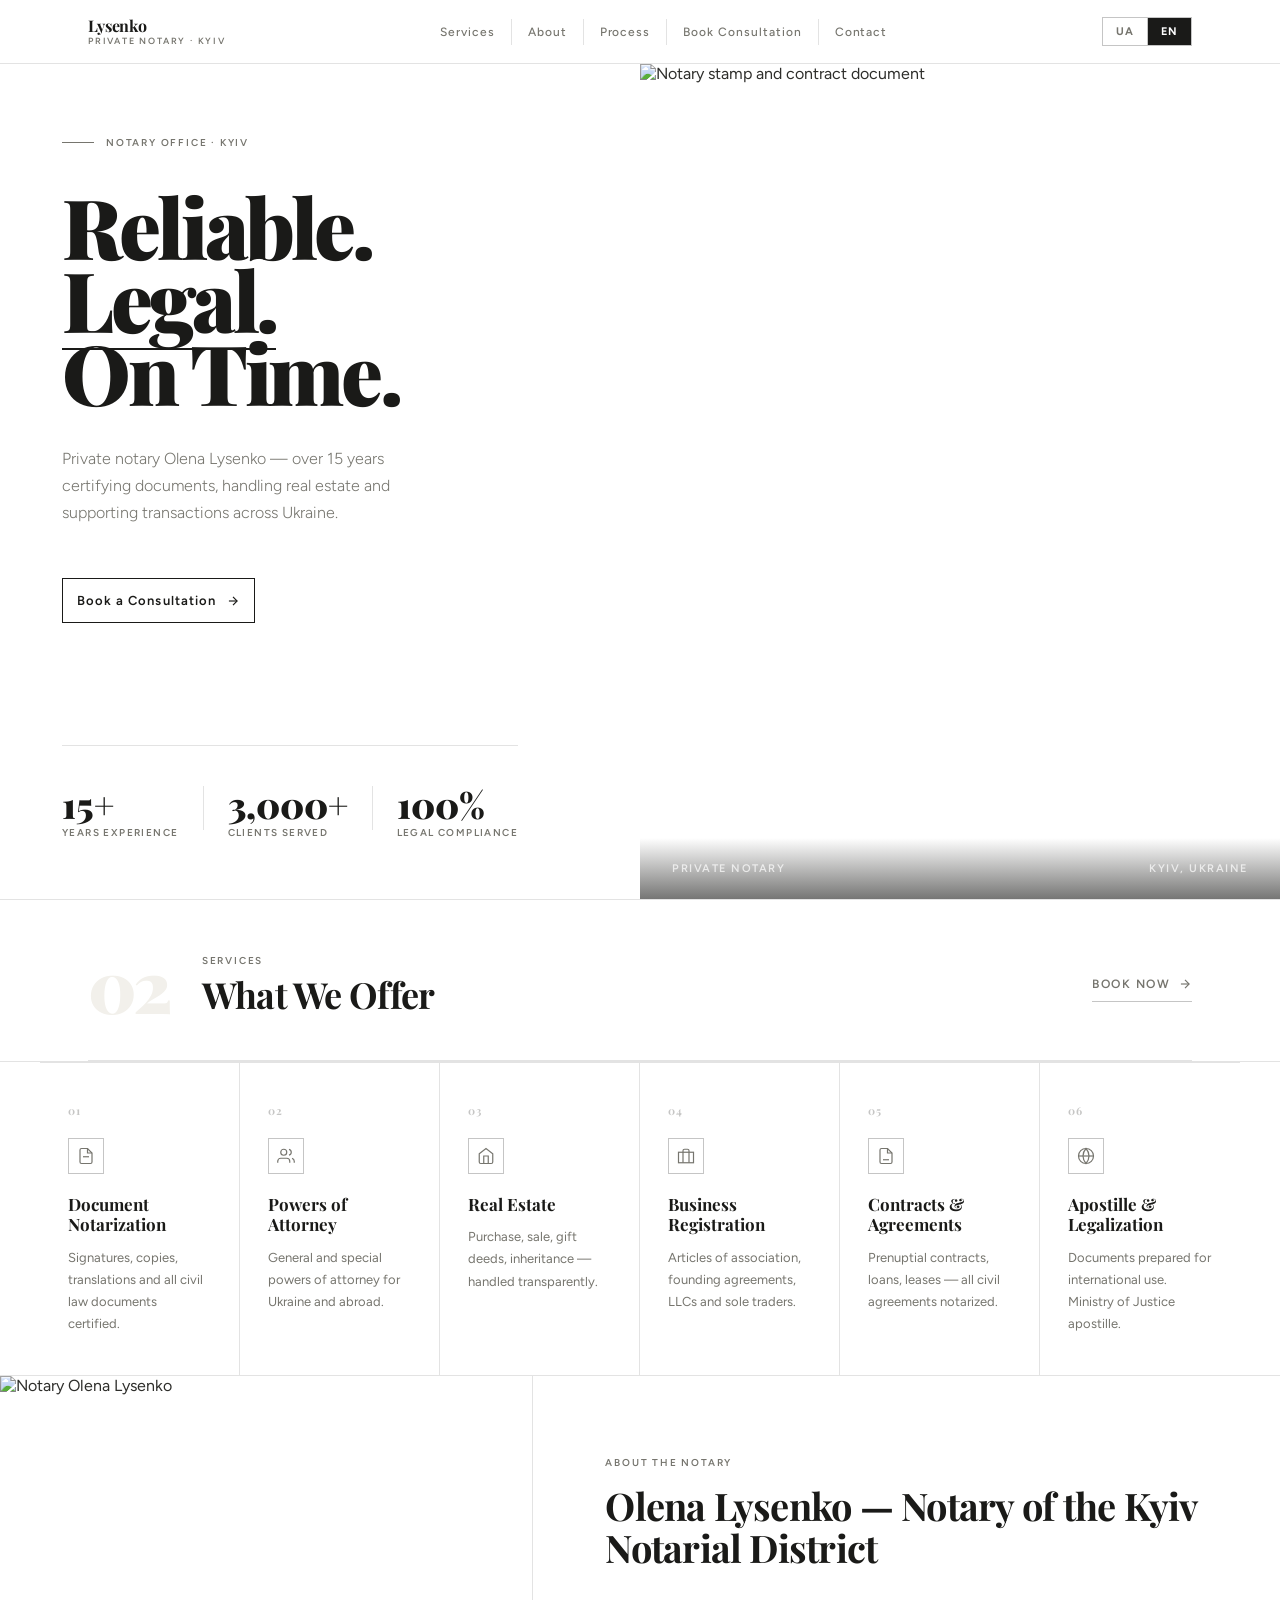
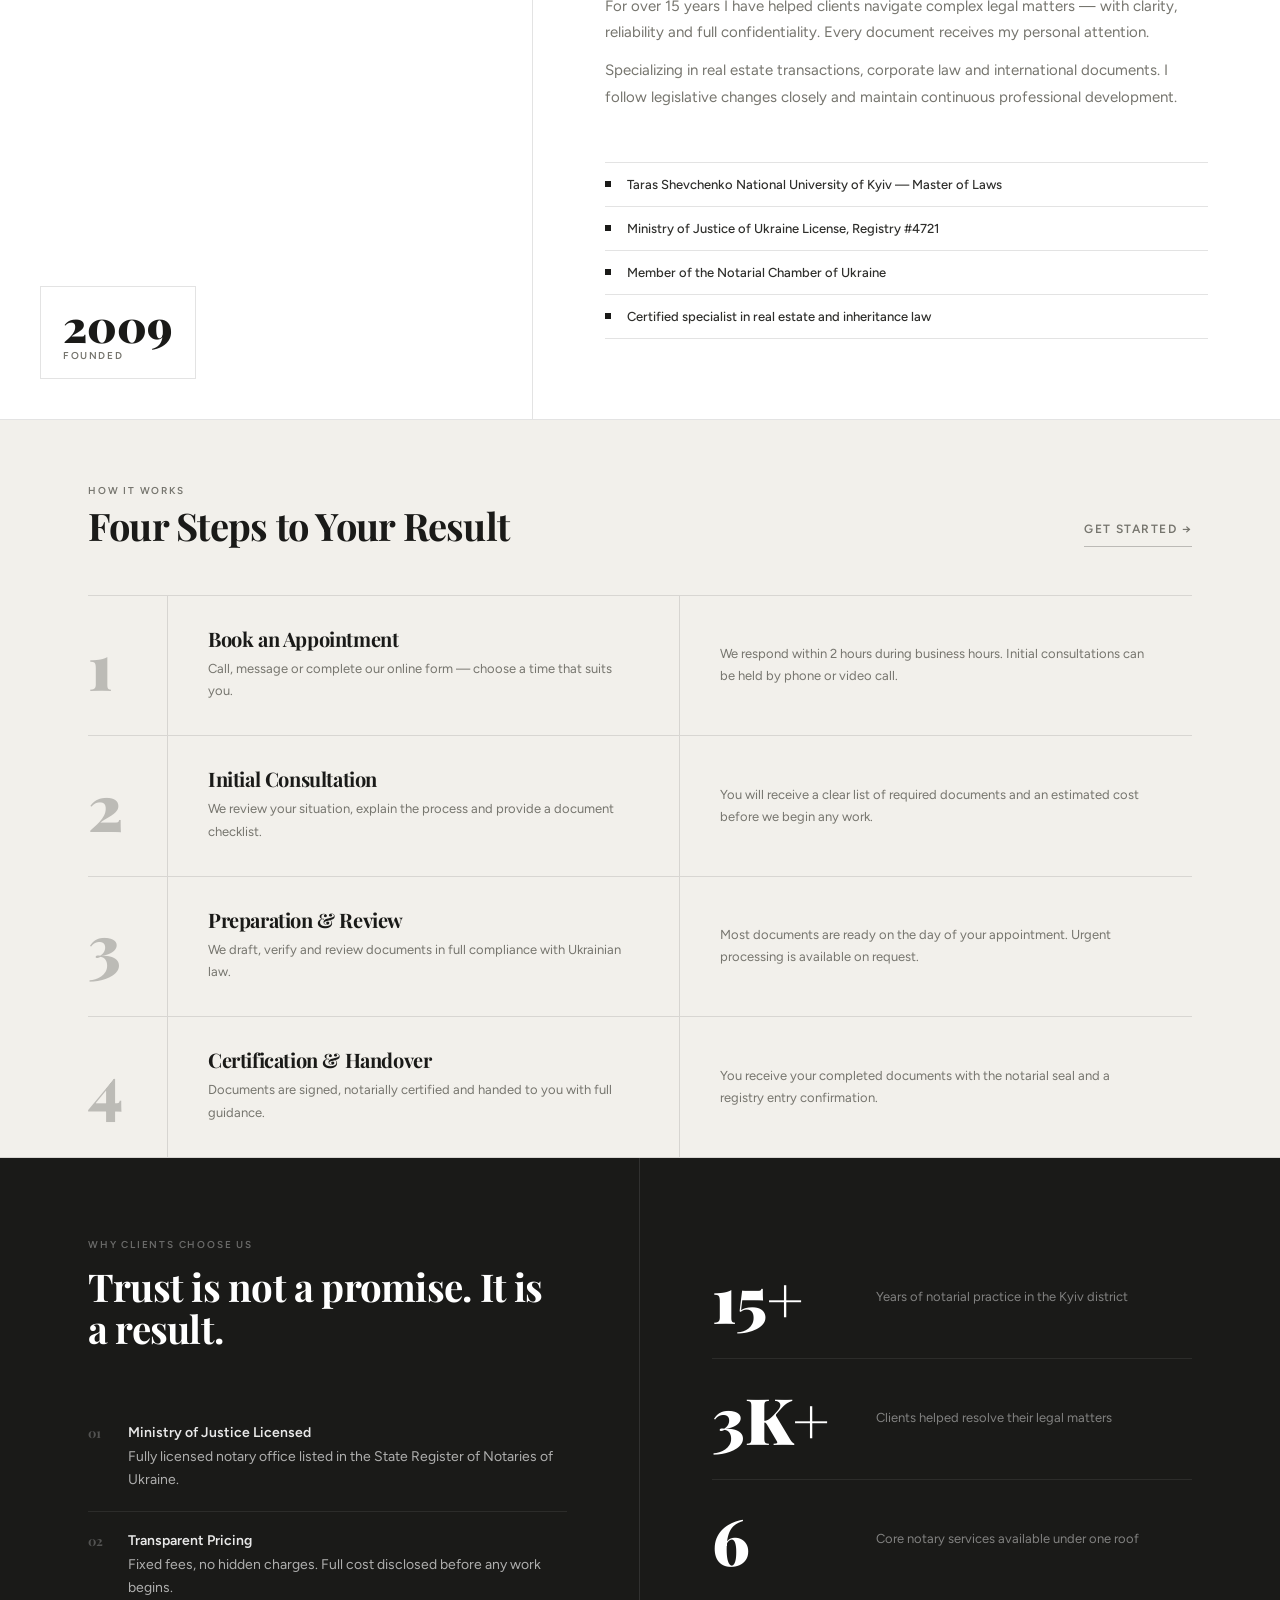
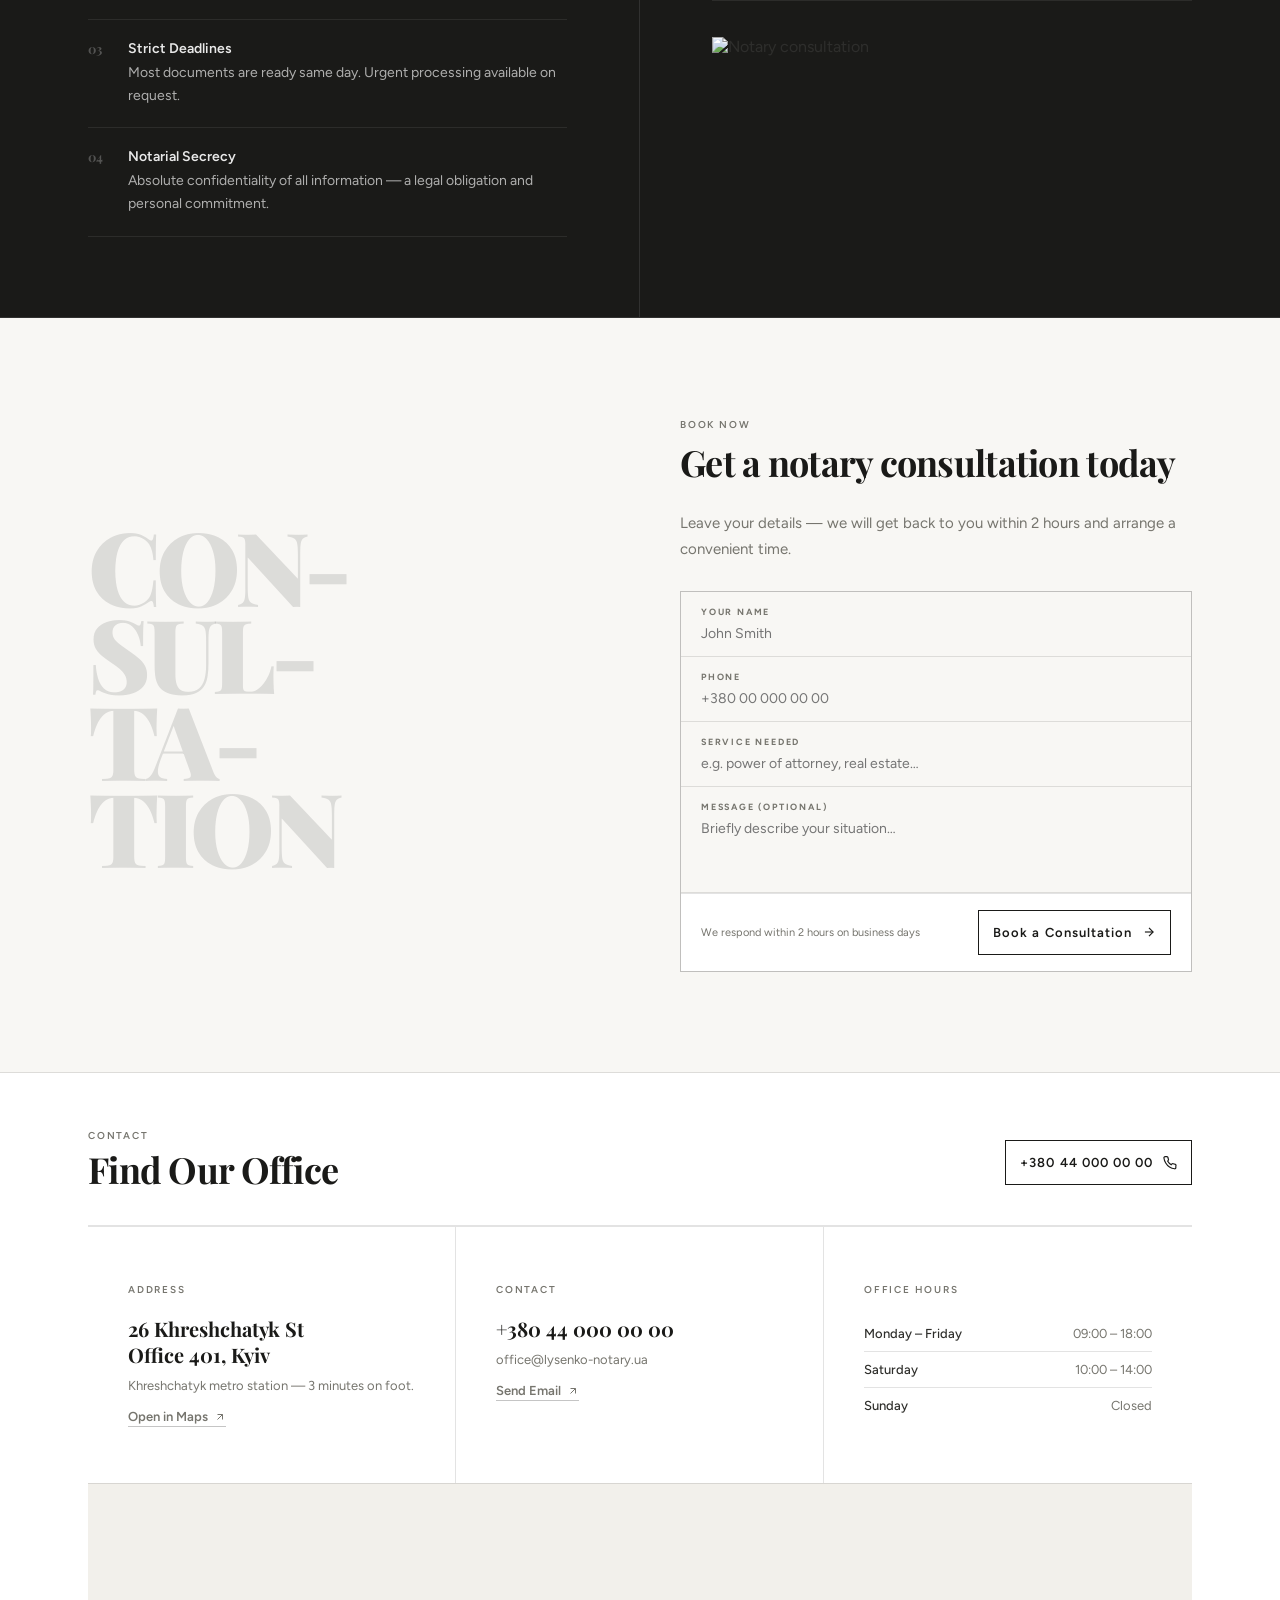
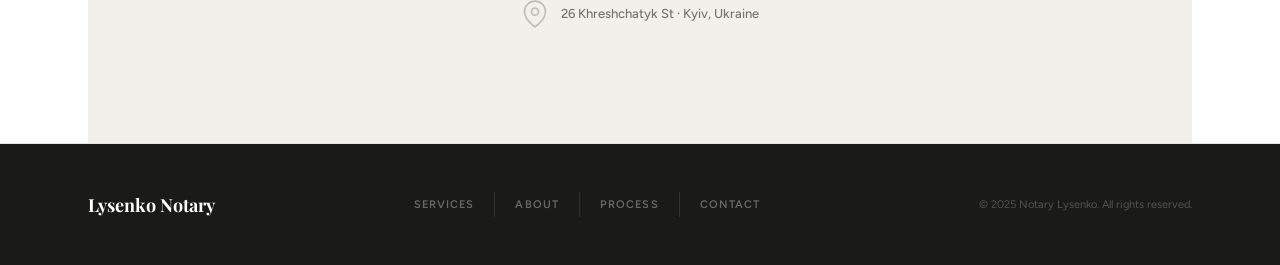
==== index-en.html @ f09a991b "commit with separate css" ====
<!doctype html>
<html lang="en">
  <head>
    <meta charset="UTF-8" />
    <meta name="viewport" content="width=device-width,initial-scale=1.0" />
    <title>Notary Lysenko — Professional Notary Services in Kyiv</title>
    <meta
      name="description"
      content="Private notary in Kyiv, Ukraine. Document notarization, powers of attorney, real estate, apostille. Book a consultation today."
    />
    <link rel="alternate" hreflang="en" href="index-en.html" />
    <link rel="alternate" hreflang="uk" href="index.html" />
    <link rel="preconnect" href="https://fonts.googleapis.com" />
    <link rel="preconnect" href="https://fonts.gstatic.com" crossorigin />
    <link
      href="https://fonts.googleapis.com/css2?family=Playfair+Display:wght@400;700;900&family=Figtree:wght@300;400;500;600&display=swap"
      rel="stylesheet"
    />
    <link rel="stylesheet" href="assets/css/style.css" />
  </head>
  <body>
    <!-- HEADER -->
    <header class="site-header">
      <div class="wrap header-inner">
        <a href="en.html" class="logo">
          <span class="logo-name">Lysenko</span>
          <span class="logo-title">Private Notary · Kyiv</span>
        </a>
        <nav class="main-nav" aria-label="Main navigation">
          <a href="#services" class="nav-item">Services</a>
          <a href="#about" class="nav-item">About</a>
          <a href="#process" class="nav-item">Process</a>
          <a href="#cta" class="nav-item">Book Consultation</a>
          <a href="#contact" class="nav-item">Contact</a>
        </nav>
        <div class="header-right">
          <div class="lang-toggle">
            <button class="lang-btn" onclick="location.href = 'index.html'">
              UA
            </button>
            <button
              class="lang-btn on"
              onclick="location.href = 'index-en.html'"
            >
              EN
            </button>
          </div>

          <button
            class="hamburger"
            id="hamburger"
            aria-label="Open menu"
            aria-expanded="false"
          >
            <span class="bar"></span><span class="bar"></span
            ><span class="bar"></span>
          </button>
        </div>
      </div>
    </header>

    <!-- Mobile nav -->
    <div class="mob-overlay" id="mobOverlay"></div>
    <nav class="mob-panel" id="mobPanel" aria-label="Mobile navigation">
      <div class="mob-head">
        <span
          class="logo-name"
          style="
            font-family: &quot;Playfair Display&quot;, serif;
            color: var(--ink);
          "
          >Lysenko</span
        >
        <button class="mob-close" id="mobClose" aria-label="Close menu">
          <svg
            viewBox="0 0 24 24"
            fill="none"
            stroke="currentColor"
            stroke-width="1.8"
          >
            <line x1="18" y1="6" x2="6" y2="18" />
            <line x1="6" y1="6" x2="18" y2="18" />
          </svg>
        </button>
      </div>
      <div class="mob-links">
        <a href="#services" class="mob-link">Services</a>
        <a href="#about" class="mob-link">About</a>
        <a href="#process" class="mob-link">Process</a>
        <a href="#trust" class="mob-link">Why Us</a>
        <a href="#cta" class="mob-link">Book Consultation</a>
        <a href="#contact" class="mob-link">Contact</a>
      </div>
      <div class="mob-foot">
        <div class="mob-lang">
          <button class="lang-btn" onclick="location.href = 'index.html'">
            UA
          </button>
          <button class="lang-btn on" onclick="location.href = 'index-en.html'">
            EN
          </button>
        </div>
      </div>
    </nav>

    <main>
      <!-- § 1 — HERO -->
      <section class="hero">
        <div class="hero-left wrap" style="padding-right: 60px">
          <div>
            <div class="hero-tag" data-sr="up">
              <div class="hero-tag-line"></div>
              <span class="t-label">Notary Office · Kyiv</span>
            </div>
            <h1 class="hero-headline" data-sr="up" data-delay="80">
              Reliable.<br /><em>Legal.</em><br />On Time.
            </h1>
            <p class="hero-sub" data-sr="up" data-delay="160">
              Private notary Olena Lysenko — over 15 years certifying documents,
              handling real estate and supporting transactions across Ukraine.
            </p>
            <div data-sr="up" data-delay="240">
              <a href="#cta" class="btn-cta">
                <span>Book a Consultation</span>
                <svg
                  viewBox="0 0 24 24"
                  fill="none"
                  stroke="currentColor"
                  stroke-width="2"
                >
                  <line x1="5" y1="12" x2="19" y2="12" />
                  <polyline points="12 5 19 12 12 19" />
                </svg>
              </a>
            </div>
          </div>
          <div class="hero-bottom" data-sr="up" data-delay="320">
            <div class="hero-stat">
              <div class="hero-stat-num">15+</div>
              <div class="hero-stat-label">Years Experience</div>
            </div>
            <div class="rule-v" style="height: 44px"></div>
            <div class="hero-stat">
              <div class="hero-stat-num">3,000+</div>
              <div class="hero-stat-label">Clients Served</div>
            </div>
            <div class="rule-v" style="height: 44px"></div>
            <div class="hero-stat">
              <div class="hero-stat-num">100%</div>
              <div class="hero-stat-label">Legal Compliance</div>
            </div>
          </div>
        </div>
        <div class="hero-right">
          <img
            class="hero-img"
            src="https://images.unsplash.com/photo-1505664194779-8beaceb93744?w=900&auto=format&fit=crop&q=60&ixlib=rb-4.1.0&ixid=M3wxMjA3fDB8MHxzZWFyY2h8OHx8bGF3eWVyfGVufDB8fDB8fHww"
            alt="Notary stamp and contract document"
            loading="eager"
          />
          <div class="hero-img-caption">
            <span class="hero-img-caption-text">Private Notary</span>
            <span class="hero-img-caption-text">Kyiv, Ukraine</span>
          </div>
        </div>
      </section>

      <!-- § 2 — SERVICES -->
      <section class="services" id="services">
        <div class="wrap">
          <div class="services-head">
            <div class="services-num-label" aria-hidden="true">02</div>
            <div data-sr="up">
              <span class="t-label" style="display: block; margin-bottom: 8px"
                >Services</span
              >
              <h2 class="t-heading" style="font-size: clamp(24px, 3vw, 36px)">
                What We Offer
              </h2>
            </div>
            <a href="#cta" class="btn-ghost" data-sr="right">
              Book Now
              <svg
                viewBox="0 0 24 24"
                fill="none"
                stroke="currentColor"
                stroke-width="2"
              >
                <line x1="5" y1="12" x2="19" y2="12" />
                <polyline points="12 5 19 12 12 19" />
              </svg>
            </a>
          </div>
        </div>
        <div style="border-top: 1px solid var(--rule)">
          <div class="wrap" style="padding: 0">
            <div class="services-grid">
              <div class="service-item" data-sr="up" data-delay="0">
                <span class="svc-idx">01</span>
                <div class="svc-icon">
                  <svg
                    viewBox="0 0 24 24"
                    fill="none"
                    stroke="currentColor"
                    stroke-width="1.6"
                  >
                    <path
                      d="M14 2H6a2 2 0 0 0-2 2v16a2 2 0 0 0 2 2h12a2 2 0 0 0 2-2V8z"
                    />
                    <polyline points="14 2 14 8 20 8" />
                    <line x1="16" y1="13" x2="8" y2="13" />
                  </svg>
                </div>
                <div class="svc-name">Document Notarization</div>
                <p class="svc-desc">
                  Signatures, copies, translations and all civil law documents
                  certified.
                </p>
              </div>
              <div class="service-item" data-sr="up" data-delay="60">
                <span class="svc-idx">02</span>
                <div class="svc-icon">
                  <svg
                    viewBox="0 0 24 24"
                    fill="none"
                    stroke="currentColor"
                    stroke-width="1.6"
                  >
                    <path d="M17 21v-2a4 4 0 0 0-4-4H5a4 4 0 0 0-4 4v2" />
                    <circle cx="9" cy="7" r="4" />
                    <path
                      d="M23 21v-2a4 4 0 0 0-3-3.87M16 3.13a4 4 0 0 1 0 7.75"
                    />
                  </svg>
                </div>
                <div class="svc-name">Powers of Attorney</div>
                <p class="svc-desc">
                  General and special powers of attorney for Ukraine and abroad.
                </p>
              </div>
              <div class="service-item" data-sr="up" data-delay="120">
                <span class="svc-idx">03</span>
                <div class="svc-icon">
                  <svg
                    viewBox="0 0 24 24"
                    fill="none"
                    stroke="currentColor"
                    stroke-width="1.6"
                  >
                    <path d="M3 9l9-7 9 7v11a2 2 0 0 1-2 2H5a2 2 0 0 1-2-2z" />
                    <polyline points="9 22 9 12 15 12 15 22" />
                  </svg>
                </div>
                <div class="svc-name">Real Estate</div>
                <p class="svc-desc">
                  Purchase, sale, gift deeds, inheritance — handled
                  transparently.
                </p>
              </div>
              <div class="service-item" data-sr="up" data-delay="180">
                <span class="svc-idx">04</span>
                <div class="svc-icon">
                  <svg
                    viewBox="0 0 24 24"
                    fill="none"
                    stroke="currentColor"
                    stroke-width="1.6"
                  >
                    <rect x="2" y="7" width="20" height="14" rx="0" />
                    <path d="M16 21V5a2 2 0 0 0-2-2h-4a2 2 0 0 0-2 2v16" />
                  </svg>
                </div>
                <div class="svc-name">Business Registration</div>
                <p class="svc-desc">
                  Articles of association, founding agreements, LLCs and sole
                  traders.
                </p>
              </div>
              <div class="service-item" data-sr="up" data-delay="240">
                <span class="svc-idx">05</span>
                <div class="svc-icon">
                  <svg
                    viewBox="0 0 24 24"
                    fill="none"
                    stroke="currentColor"
                    stroke-width="1.6"
                  >
                    <path
                      d="M14 2H6a2 2 0 0 0-2 2v16a2 2 0 0 0 2 2h12a2 2 0 0 0 2-2V8z"
                    />
                    <polyline points="14 2 14 8 20 8" />
                    <line x1="16" y1="17" x2="8" y2="17" />
                  </svg>
                </div>
                <div class="svc-name">Contracts &amp; Agreements</div>
                <p class="svc-desc">
                  Prenuptial contracts, loans, leases — all civil agreements
                  notarized.
                </p>
              </div>
              <div class="service-item" data-sr="up" data-delay="300">
                <span class="svc-idx">06</span>
                <div class="svc-icon">
                  <svg
                    viewBox="0 0 24 24"
                    fill="none"
                    stroke="currentColor"
                    stroke-width="1.6"
                  >
                    <circle cx="12" cy="12" r="10" />
                    <line x1="2" y1="12" x2="22" y2="12" />
                    <path
                      d="M12 2a15.3 15.3 0 0 1 4 10 15.3 15.3 0 0 1-4 10 15.3 15.3 0 0 1-4-10 15.3 15.3 0 0 1 4-10z"
                    />
                  </svg>
                </div>
                <div class="svc-name">Apostille &amp; Legalization</div>
                <p class="svc-desc">
                  Documents prepared for international use. Ministry of Justice
                  apostille.
                </p>
              </div>
            </div>
          </div>
        </div>
      </section>

      <!-- § 3 — ABOUT -->
      <section class="about" id="about">
        <div class="about-img-col">
          <img
            src="https://images.unsplash.com/photo-1573497019940-1c28c88b4f3e?w=900&q=85"
            alt="Notary Olena Lysenko"
            loading="lazy"
          />
          <div class="about-sticker">
            <div class="about-sticker-yr">2009</div>
            <div class="about-sticker-txt">Founded</div>
          </div>
        </div>
        <div class="about-text-col">
          <span class="t-label" data-sr="up">About the Notary</span>
          <h2
            class="t-heading"
            data-sr="up"
            data-delay="80"
            style="font-size: clamp(24px, 3vw, 38px)"
          >
            Olena Lysenko — Notary of the Kyiv Notarial District
          </h2>
          <p class="t-body" data-sr="up" data-delay="160">
            For over 15 years I have helped clients navigate complex legal
            matters — with clarity, reliability and full confidentiality. Every
            document receives my personal attention.
          </p>
          <p class="t-body" data-sr="up" data-delay="200">
            Specializing in real estate transactions, corporate law and
            international documents. I follow legislative changes closely and
            maintain continuous professional development.
          </p>
          <div class="about-creds" data-sr="up" data-delay="280">
            <div class="about-cred">
              <div class="cred-mark"></div>
              <span class="cred-text"
                >Taras Shevchenko National University of Kyiv — Master of
                Laws</span
              >
            </div>
            <div class="about-cred">
              <div class="cred-mark"></div>
              <span class="cred-text"
                >Ministry of Justice of Ukraine License, Registry #4721</span
              >
            </div>
            <div class="about-cred">
              <div class="cred-mark"></div>
              <span class="cred-text"
                >Member of the Notarial Chamber of Ukraine</span
              >
            </div>
            <div class="about-cred">
              <div class="cred-mark"></div>
              <span class="cred-text"
                >Certified specialist in real estate and inheritance law</span
              >
            </div>
          </div>
        </div>
      </section>

      <!-- § 4 — PROCESS -->
      <section class="process" id="process">
        <div class="wrap">
          <div class="process-head">
            <div data-sr="up">
              <span class="t-label" style="display: block; margin-bottom: 8px"
                >How It Works</span
              >
              <h2 class="t-heading" style="font-size: clamp(24px, 3vw, 38px)">
                Four Steps to Your Result
              </h2>
            </div>
            <a href="#cta" class="btn-ghost" data-sr="right">Get Started →</a>
          </div>
          <div class="process-steps">
            <div class="process-step" data-sr="up" data-delay="0">
              <div class="step-num">1</div>
              <div class="step-body">
                <h3 class="t-heading" style="font-size: 20px">
                  Book an Appointment
                </h3>
                <p class="t-body" style="font-size: 13px">
                  Call, message or complete our online form — choose a time that
                  suits you.
                </p>
              </div>
              <div class="step-note">
                <p class="step-note-txt">
                  We respond within 2 hours during business hours. Initial
                  consultations can be held by phone or video call.
                </p>
              </div>
            </div>
            <div class="process-step" data-sr="up" data-delay="80">
              <div class="step-num">2</div>
              <div class="step-body">
                <h3 class="t-heading" style="font-size: 20px">
                  Initial Consultation
                </h3>
                <p class="t-body" style="font-size: 13px">
                  We review your situation, explain the process and provide a
                  document checklist.
                </p>
              </div>
              <div class="step-note">
                <p class="step-note-txt">
                  You will receive a clear list of required documents and an
                  estimated cost before we begin any work.
                </p>
              </div>
            </div>
            <div class="process-step" data-sr="up" data-delay="160">
              <div class="step-num">3</div>
              <div class="step-body">
                <h3 class="t-heading" style="font-size: 20px">
                  Preparation &amp; Review
                </h3>
                <p class="t-body" style="font-size: 13px">
                  We draft, verify and review documents in full compliance with
                  Ukrainian law.
                </p>
              </div>
              <div class="step-note">
                <p class="step-note-txt">
                  Most documents are ready on the day of your appointment.
                  Urgent processing is available on request.
                </p>
              </div>
            </div>
            <div class="process-step" data-sr="up" data-delay="240">
              <div class="step-num">4</div>
              <div class="step-body">
                <h3 class="t-heading" style="font-size: 20px">
                  Certification &amp; Handover
                </h3>
                <p class="t-body" style="font-size: 13px">
                  Documents are signed, notarially certified and handed to you
                  with full guidance.
                </p>
              </div>
              <div class="step-note">
                <p class="step-note-txt">
                  You receive your completed documents with the notarial seal
                  and a registry entry confirmation.
                </p>
              </div>
            </div>
          </div>
        </div>
      </section>

      <!-- § 5 — TRUST -->
      <section class="trust" id="trust">
        <div class="wrap">
          <div class="trust-inner">
            <div class="trust-left">
              <div>
                <span
                  class="t-label"
                  style="
                    color: rgba(255, 255, 255, 0.35);
                    display: block;
                    margin-bottom: 14px;
                  "
                  >Why clients choose us</span
                >
                <h2
                  class="t-heading"
                  style="color: var(--white); font-size: clamp(26px, 3vw, 40px)"
                  data-sr="up"
                >
                  Trust is not a promise. It is a result.
                </h2>
              </div>
              <div class="trust-reasons" data-sr="up" data-delay="120">
                <div class="trust-reason">
                  <span class="trust-reason-num">01</span>
                  <div>
                    <span class="trust-reason-title"
                      >Ministry of Justice Licensed</span
                    >
                    <span class="trust-reason-txt"
                      >Fully licensed notary office listed in the State Register
                      of Notaries of Ukraine.</span
                    >
                  </div>
                </div>
                <div class="trust-reason">
                  <span class="trust-reason-num">02</span>
                  <div>
                    <span class="trust-reason-title">Transparent Pricing</span>
                    <span class="trust-reason-txt"
                      >Fixed fees, no hidden charges. Full cost disclosed before
                      any work begins.</span
                    >
                  </div>
                </div>
                <div class="trust-reason">
                  <span class="trust-reason-num">03</span>
                  <div>
                    <span class="trust-reason-title">Strict Deadlines</span>
                    <span class="trust-reason-txt"
                      >Most documents are ready same day. Urgent processing
                      available on request.</span
                    >
                  </div>
                </div>
                <div class="trust-reason">
                  <span class="trust-reason-num">04</span>
                  <div>
                    <span class="trust-reason-title">Notarial Secrecy</span>
                    <span class="trust-reason-txt"
                      >Absolute confidentiality of all information — a legal
                      obligation and personal commitment.</span
                    >
                  </div>
                </div>
              </div>
            </div>
            <div class="trust-right" data-sr="right">
              <div class="trust-stat-row">
                <div class="trust-stat-big">15+</div>
                <div class="trust-stat-desc">
                  Years of notarial practice in the Kyiv district
                </div>
              </div>
              <div class="trust-stat-row">
                <div class="trust-stat-big">3K+</div>
                <div class="trust-stat-desc">
                  Clients helped resolve their legal matters
                </div>
              </div>
              <div class="trust-stat-row">
                <div class="trust-stat-big">6</div>
                <div class="trust-stat-desc">
                  Core notary services available under one roof
                </div>
              </div>
              <div class="trust-photo" style="margin-top: 36px">
                <img
                  src="https://images.unsplash.com/photo-1450101499163-c8848c66ca85?w=900&auto=format&fit=crop&q=60&ixlib=rb-4.1.0&ixid=M3wxMjA3fDB8MHxzZWFyY2h8Nnx8bGF3eWVyfGVufDB8fDB8fHww"
                  alt="Notary consultation"
                  loading="lazy"
                />
              </div>
            </div>
          </div>
        </div>
      </section>

      <!-- § 6 — CTA -->
      <section class="cta-section" id="cta">
        <div class="wrap">
          <div class="cta-inner">
            <div class="cta-left" data-sr="left">
              <div class="cta-super" aria-hidden="true">
                CON-<br />SUL-<br />TA-<br />TION
              </div>
            </div>
            <div class="cta-right">
              <div data-sr="up">
                <span
                  class="t-label"
                  style="display: block; margin-bottom: 12px"
                  >Book Now</span
                >
                <h2 class="t-heading" style="font-size: clamp(24px, 3vw, 36px)">
                  Get a notary consultation today
                </h2>
              </div>
              <p class="t-body" data-sr="up" data-delay="80">
                Leave your details — we will get back to you within 2 hours and
                arrange a convenient time.
              </p>
              <form
                class="cta-form"
                id="contactForm"
                data-sr="up"
                data-delay="160"
                novalidate
              >
                <div class="cta-field">
                  <label for="name">Your Name</label>
                  <input
                    type="text"
                    id="name"
                    name="name"
                    placeholder="John Smith"
                    required
                  />
                </div>
                <div class="cta-field">
                  <label for="phone">Phone</label>
                  <input
                    type="tel"
                    id="phone"
                    name="phone"
                    placeholder="+380 00 000 00 00"
                    required
                  />
                </div>
                <div class="cta-field">
                  <label for="service">Service Needed</label>
                  <input
                    type="text"
                    id="service"
                    name="service"
                    placeholder="e.g. power of attorney, real estate…"
                  />
                </div>
                <div class="cta-field">
                  <label for="message">Message (optional)</label>
                  <textarea
                    id="message"
                    name="message"
                    placeholder="Briefly describe your situation…"
                  ></textarea>
                </div>
                <div class="form-foot">
                  <span class="form-note"
                    >We respond within 2 hours on business days</span
                  >
                  <button
                    type="submit"
                    class="btn-cta"
                    data-sending="Sending…"
                    data-sent="Sent ✓"
                  >
                    <span>Book a Consultation</span>
                    <svg
                      viewBox="0 0 24 24"
                      fill="none"
                      stroke="currentColor"
                      stroke-width="2"
                    >
                      <line x1="5" y1="12" x2="19" y2="12" />
                      <polyline points="12 5 19 12 12 19" />
                    </svg>
                  </button>
                </div>
              </form>
            </div>
          </div>
        </div>
      </section>

      <!-- § 7 — CONTACT -->
      <section class="contact" id="contact">
        <div class="wrap">
          <div
            style="
              padding: 56px 0 36px;
              border-bottom: 1px solid var(--rule);
              display: flex;
              align-items: flex-end;
              justify-content: space-between;
              gap: 24px;
              flex-wrap: wrap;
            "
          >
            <div data-sr="up">
              <span class="t-label" style="display: block; margin-bottom: 8px"
                >Contact</span
              >
              <h2 class="t-heading" style="font-size: clamp(24px, 3vw, 36px)">
                Find Our Office
              </h2>
            </div>
            <a
              href="tel:+380440000000"
              class="btn-cta"
              data-sr="right"
              style="margin-bottom: 4px"
            >
              <span>+380 44 000 00 00</span>
              <svg
                viewBox="0 0 24 24"
                fill="none"
                stroke="currentColor"
                stroke-width="2"
              >
                <path
                  d="M22 16.92v3a2 2 0 0 1-2.18 2 19.79 19.79 0 0 1-8.63-3.07A19.5 19.5 0 0 1 4.69 12 19.79 19.79 0 0 1 1.61 3.38 2 2 0 0 1 3.58 1h3a2 2 0 0 1 2 1.72 12.84 12.84 0 0 0 .7 2.81 2 2 0 0 1-.45 2.11L8.09 8.91a16 16 0 0 0 6 6l1.27-1.27a2 2 0 0 1 2.11-.45 12.84 12.84 0 0 0 2.81.7A2 2 0 0 1 22 16.92z"
                />
              </svg>
            </a>
          </div>
          <div class="contact-grid">
            <div class="contact-col" data-sr="up" data-delay="0">
              <span class="t-label" style="margin-bottom: 20px; display: block"
                >Address</span
              >
              <div class="contact-val">
                26 Khreshchatyk St<br />Office 401, Kyiv
              </div>
              <p class="contact-note">
                Khreshchatyk metro station — 3 minutes on foot.
              </p>
              <a href="#" class="contact-link"
                >Open in Maps
                <svg
                  viewBox="0 0 24 24"
                  fill="none"
                  stroke="currentColor"
                  stroke-width="2"
                >
                  <line x1="7" y1="17" x2="17" y2="7" />
                  <polyline points="7 7 17 7 17 17" />
                </svg>
              </a>
            </div>
            <div class="contact-col" data-sr="up" data-delay="80">
              <span class="t-label" style="margin-bottom: 20px; display: block"
                >Contact</span
              >
              <div class="contact-val">+380 44 000 00 00</div>
              <p class="contact-note">office@lysenko-notary.ua</p>
              <a href="mailto:office@lysenko-notary.ua" class="contact-link"
                >Send Email
                <svg
                  viewBox="0 0 24 24"
                  fill="none"
                  stroke="currentColor"
                  stroke-width="2"
                >
                  <line x1="7" y1="17" x2="17" y2="7" />
                  <polyline points="7 7 17 7 17 17" />
                </svg>
              </a>
            </div>
            <div class="contact-col" data-sr="up" data-delay="160">
              <span class="t-label" style="margin-bottom: 20px; display: block"
                >Office Hours</span
              >
              <div class="hours-list">
                <div class="hours-row">
                  <span class="hours-day">Monday – Friday</span
                  ><span>09:00 – 18:00</span>
                </div>
                <div class="hours-row">
                  <span class="hours-day">Saturday</span
                  ><span>10:00 – 14:00</span>
                </div>
                <div class="hours-row">
                  <span class="hours-day">Sunday</span><span>Closed</span>
                </div>
              </div>
            </div>
          </div>
          <div
            style="
              height: 260px;
              background: var(--warm-gray);
              border-top: 1px solid var(--rule);
              display: flex;
              align-items: center;
              justify-content: center;
              gap: 12px;
              color: var(--stone);
            "
            data-sr="scale"
          >
            <svg
              viewBox="0 0 24 24"
              width="28"
              height="28"
              fill="none"
              stroke="currentColor"
              stroke-width="1.5"
              opacity=".4"
            >
              <path d="M21 10c0 7-9 13-9 13s-9-6-9-13a9 9 0 0 1 18 0z" />
              <circle cx="12" cy="10" r="3" />
            </svg>
            <span style="font-size: 13px; font-weight: 500"
              >26 Khreshchatyk St · Kyiv, Ukraine</span
            >
          </div>
        </div>
      </section>
    </main>

    <footer class="site-footer">
      <div class="wrap footer-inner">
        <div class="footer-logo">Lysenko Notary</div>
        <div class="footer-links">
          <a href="#services" class="footer-link">Services</a>
          <a href="#about" class="footer-link">About</a>
          <a href="#process" class="footer-link">Process</a>
          <a href="#contact" class="footer-link">Contact</a>
        </div>
        <div class="footer-copy">
          © 2025 Notary Lysenko. All rights reserved.
        </div>
      </div>
    </footer>

    <script>
      (function () {
        "use strict";
        const hdr = document.querySelector(".site-header");
        window.addEventListener(
          "scroll",
          () => {
            hdr.style.boxShadow =
              window.scrollY > 8 ? "0 1px 20px rgba(26,26,24,.08)" : "none";
          },
          { passive: true },
        );
        const ham = document.getElementById("hamburger"),
          panel = document.getElementById("mobPanel"),
          overlay = document.getElementById("mobOverlay"),
          close = document.getElementById("mobClose");
        function openMenu() {
          ham.classList.add("open");
          ham.setAttribute("aria-expanded", "true");
          panel.classList.add("open");
          overlay.style.display = "block";
          requestAnimationFrame(() => overlay.classList.add("show"));
          document.body.style.overflow = "hidden";
        }
        function closeMenu() {
          ham.classList.remove("open");
          ham.setAttribute("aria-expanded", "false");
          panel.classList.remove("open");
          overlay.classList.remove("show");
          document.body.style.overflow = "";
          setTimeout(() => {
            overlay.style.display = "none";
          }, 350);
        }
        ham && ham.addEventListener("click", openMenu);
        close && close.addEventListener("click", closeMenu);
        overlay && overlay.addEventListener("click", closeMenu);
        document
          .querySelectorAll(".mob-link")
          .forEach((l) => l.addEventListener("click", closeMenu));
        document.addEventListener("keydown", (e) => {
          if (e.key === "Escape") closeMenu();
        });
        const els = document.querySelectorAll("[data-sr]");
        if ("IntersectionObserver" in window) {
          const io = new IntersectionObserver(
            (entries) => {
              entries.forEach((e) => {
                if (e.isIntersecting) {
                  const d = +(e.target.dataset.delay || 0);
                  setTimeout(() => e.target.classList.add("in"), d);
                  io.unobserve(e.target);
                }
              });
            },
            { threshold: 0.1, rootMargin: "0px 0px -40px 0px" },
          );
          els.forEach((el) => io.observe(el));
        } else {
          els.forEach((el) => el.classList.add("in"));
        }
        const form = document.getElementById("contactForm");
        if (form) {
          form.addEventListener("submit", function (e) {
            e.preventDefault();
            const btn = this.querySelector("[type=submit]");
            const orig = btn.querySelector("span").textContent;
            btn.querySelector("span").textContent =
              btn.dataset.sending || "Sending…";
            btn.disabled = true;
            setTimeout(() => {
              btn.querySelector("span").textContent =
                btn.dataset.sent || "Sent ✓";
              btn.style.background = "#2A6E4A";
              btn.style.borderColor = "#2A6E4A";
              btn.style.color = "#fff";
              setTimeout(() => {
                btn.querySelector("span").textContent = orig;
                btn.disabled = false;
                btn.style.background = "";
                btn.style.borderColor = "";
                btn.style.color = "";
                form.reset();
              }, 4000);
            }, 1400);
          });
        }
      })();
    </script>
  </body>
</html>
---- assets/css/style.css ----
/* =====================================================
   DESIGN SYSTEM — Swiss Editorial Minimalism
   Palette: Warm white · Charcoal · Ink · Stone gray
   Fonts: Playfair Display (display) · Figtree (body)
===================================================== */
:root {
  --ink: #1a1a18;
  --charcoal: #2e2e2b;
  --stone: #76756e;
  --warm-gray: #f2f0eb;
  --off-white: #f8f7f4;
  --white: #ffffff;
  --rule: rgba(26, 26, 24, 0.12);
  --rule-dark: rgba(26, 26, 24, 0.25);
  --accent: #1a1a18; /* ink-on-white CTA accent */
  --font-d: "Playfair Display", Georgia, serif;
  --font-b: "Figtree", system-ui, sans-serif;
  --ease: cubic-bezier(0.22, 1, 0.36, 1);
  --ease-in: cubic-bezier(0.55, 0, 1, 0.45);
}

*,
*::before,
*::after {
  box-sizing: border-box;
  margin: 0;
  padding: 0;
}
html {
  font-size: 16px;
  scroll-behavior: smooth;
}
body {
  font-family: var(--font-b);
  background: var(--white);
  color: var(--charcoal);
  -webkit-font-smoothing: antialiased;
  overflow-x: hidden;
}
img {
  display: block;
  max-width: 100%;
  height: auto;
}
a {
  text-decoration: none;
  color: inherit;
}
ul {
  list-style: none;
}
button {
  font-family: var(--font-b);
  cursor: pointer;
  border: none;
  background: none;
}

/* =====================================================
   TYPOGRAPHY
===================================================== */
.t-display {
  font-family: var(--font-d);
  font-weight: 900;
  line-height: 0.92;
  letter-spacing: -0.03em;
  color: var(--ink);
}
.t-heading {
  font-family: var(--font-d);
  font-weight: 700;
  line-height: 1.1;
  letter-spacing: -0.02em;
  color: var(--ink);
}
.t-label {
  font-family: var(--font-b);
  font-size: 10px;
  font-weight: 600;
  letter-spacing: 0.18em;
  text-transform: uppercase;
  color: var(--stone);
}
.t-body {
  font-size: 15px;
  font-weight: 400;
  line-height: 1.75;
  color: var(--stone);
}

/* =====================================================
   LAYOUT
===================================================== */
.wrap {
  max-width: 1200px;
  margin: 0 auto;
  padding: 0 48px;
}
.rule-h {
  border: none;
  border-top: 1px solid var(--rule);
  margin: 0;
}
.rule-v {
  width: 1px;
  background: var(--rule);
  align-self: stretch;
}

/* =====================================================
   CTA BUTTON — outlined with animated fill
===================================================== */
.btn-cta {
  display: inline-flex;
  align-items: center;
  gap: 10px;
  font-family: var(--font-b);
  font-size: 13px;
  font-weight: 600;
  letter-spacing: 0.08em;
  color: var(--ink);
  border: 1px solid var(--ink);
  padding: 14px;
  position: relative;
  overflow: hidden;
  transition: color 0.35s var(--ease);
  white-space: nowrap;
}
.btn-cta::before {
  content: "";
  position: absolute;
  inset: 0;
  background: var(--ink);
  transform: translateY(100%);
  transition: transform 0.35s var(--ease);
  z-index: 0;
}
.btn-cta:hover {
  color: var(--white);
}
.btn-cta:hover::before {
  transform: translateY(0);
}
.btn-cta span {
  position: relative;
  z-index: 1;
}
.btn-cta svg {
  position: relative;
  z-index: 1;
  width: 14px;
  height: 14px;
  flex-shrink: 0;
  transition: transform 0.25s var(--ease);
}
.btn-cta:hover svg {
  transform: translateX(4px);
}

.btn-ghost {
  display: inline-flex;
  align-items: center;
  gap: 8px;
  font-size: 12px;
  font-weight: 600;
  letter-spacing: 0.12em;
  text-transform: uppercase;
  color: var(--stone);
  padding: 10px 0;
  border-bottom: 1px solid var(--rule-dark);
  transition:
    color 0.25s,
    border-color 0.25s,
    gap 0.25s;
}
.btn-ghost:hover {
  color: var(--ink);
  border-color: var(--ink);
  gap: 14px;
}
.btn-ghost svg {
  width: 14px;
  height: 14px;
  flex-shrink: 0;
}

/* =====================================================
   SCROLL REVEAL
===================================================== */
[data-sr] {
  opacity: 0;
  transition:
    opacity 0.8s var(--ease),
    transform 0.8s var(--ease);
}
[data-sr="up"] {
  transform: translateY(40px);
}
[data-sr="left"] {
  transform: translateX(-40px);
}
[data-sr="right"] {
  transform: translateX(40px);
}
[data-sr="scale"] {
  transform: scale(0.96);
}
[data-sr].in {
  opacity: 1;
  transform: none;
}

/* =====================================================
   HEADER
===================================================== */
.site-header {
  position: sticky;
  top: 0;
  z-index: 900;
  background: var(--white);
  border-bottom: 1px solid var(--rule);
  height: 64px;
}
.header-inner {
  height: 100%;
  display: flex;
  align-items: center;
  justify-content: space-between;
  gap: 24px;
}
.logo {
  display: flex;
  flex-direction: column;
  gap: 1px;
}
.logo-name {
  font-family: var(--font-d);
  font-size: 16px;
  font-weight: 700;
  color: var(--ink);
  line-height: 1;
  letter-spacing: -0.01em;
}
.logo-title {
  font-size: 9px;
  font-weight: 600;
  letter-spacing: 0.2em;
  text-transform: uppercase;
  color: var(--stone);
}
.main-nav {
  display: flex;
  align-items: center;
  gap: 0;
}
.nav-item {
  font-size: 12px;
  font-weight: 500;
  letter-spacing: 0.08em;
  color: var(--stone);
  padding: 6px 16px;
  border-left: 1px solid var(--rule);
  transition: color 0.2s;
  white-space: nowrap;
}
.nav-item:first-child {
  border-left: none;
}
.nav-item:hover,
.nav-item.active {
  color: var(--ink);
}
.header-right {
  display: flex;
  align-items: center;
  gap: 0;
}
.lang-toggle {
  display: flex;
  align-items: center;
  border: 1px solid var(--rule-dark);
  overflow: hidden;
}
.lang-btn {
  padding: 7px 13px;
  font-size: 11px;
  font-weight: 700;
  letter-spacing: 0.1em;
  color: var(--stone);
  transition: all 0.2s;
  cursor: pointer;
  background: none;
  border: none;
}
.lang-btn:first-child {
  border-right: 1px solid var(--rule-dark);
}
.lang-btn.on,
.lang-btn:hover {
  background: var(--ink);
  color: var(--white);
}
.hamburger {
  display: none;
  flex-direction: column;
  gap: 5px;
  padding: 10px;
  cursor: pointer;
  background: none;
  border: none;
  margin-left: 12px;
}
.hamburger .bar {
  display: block;
  width: 22px;
  height: 1.5px;
  background: var(--ink);
  transition: all 0.3s var(--ease);
  transform-origin: center;
}
.hamburger.open .bar:nth-child(1) {
  transform: translateY(6.5px) rotate(45deg);
}
.hamburger.open .bar:nth-child(2) {
  opacity: 0;
  transform: scaleX(0);
}
.hamburger.open .bar:nth-child(3) {
  transform: translateY(-6.5px) rotate(-45deg);
}

/* Mobile nav */
.mob-overlay {
  display: none;
  position: fixed;
  inset: 0;
  background: rgba(26, 26, 24, 0.45);
  z-index: 910;
  opacity: 0;
  transition: opacity 0.35s;
  backdrop-filter: blur(3px);
}
.mob-overlay.show {
  opacity: 1;
}
.mob-panel {
  position: fixed;
  top: 0;
  right: 0;
  bottom: 0;
  width: min(300px, 82vw);
  background: var(--white);
  z-index: 920;
  transform: translateX(100%);
  transition: transform 0.4s var(--ease);
  display: flex;
  flex-direction: column;
  border-left: 1px solid var(--rule);
}
.mob-panel.open {
  transform: translateX(0);
}
.mob-head {
  display: flex;
  align-items: center;
  justify-content: space-between;
  padding: 20px 24px;
  border-bottom: 1px solid var(--rule);
}
.mob-close {
  display: flex;
  align-items: center;
  justify-content: center;
  width: 32px;
  height: 32px;
  border: 1px solid var(--rule-dark);
  cursor: pointer;
  background: none;
  transition:
    background 0.2s,
    color 0.2s;
}
.mob-close svg {
  width: 16px;
  height: 16px;
  color: var(--charcoal);
}
.mob-close:hover {
  background: var(--ink);
}
.mob-close:hover svg {
  color: var(--white);
}
.mob-links {
  padding: 8px 0;
  flex: 1;
  overflow-y: auto;
}
.mob-link {
  display: block;
  padding: 15px 24px;
  font-size: 14px;
  font-weight: 500;
  color: var(--charcoal);
  border-bottom: 1px solid var(--rule);
  transition:
    background 0.2s,
    color 0.2s;
}
.mob-link:hover,
.mob-link.active {
  background: var(--warm-gray);
  color: var(--ink);
}
.mob-foot {
  padding: 20px 24px;
  border-top: 1px solid var(--rule);
}
.mob-lang {
  display: flex;
  gap: 0;
  border: 1px solid var(--rule-dark);
  width: fit-content;
  overflow: hidden;
}
.mob-lang .lang-btn {
  flex: 1;
  text-align: center;
  padding: 9px 16px;
  border-right: 1px solid var(--rule-dark);
}
.mob-lang .lang-btn:last-child {
  border-right: none;
}

/* =====================================================
   SECTION 1 — HERO
   Layout: left column text / right full-bleed image
===================================================== */
.hero {
  display: grid;
  grid-template-columns: 1fr 1fr;
  min-height: calc(100vh - 64px);
  border-bottom: 1px solid var(--rule);
}
.hero-left {
  display: flex;
  flex-direction: column;
  justify-content: space-between;
  padding: 72px 60px 60px 0;
}
.hero-tag {
  display: flex;
  align-items: center;
  gap: 12px;
  margin-bottom: 40px;
}
.hero-tag-line {
  width: 32px;
  height: 1px;
  background: var(--stone);
}
.hero-headline {
  font-family: var(--font-d);
  font-size: clamp(52px, 6.5vw, 88px);
  font-weight: 900;
  line-height: 0.88;
  letter-spacing: -0.04em;
  color: var(--ink);
  margin-bottom: 36px;
}
.hero-headline em {
  font-style: normal;
  position: relative;
}
.hero-headline em::after {
  content: "";
  position: absolute;
  left: 0;
  bottom: 4px;
  width: 100%;
  height: 2px;
  background: var(--ink);
}
.hero-sub {
  font-size: 16px;
  font-weight: 300;
  line-height: 1.7;
  color: var(--stone);
  max-width: 380px;
  margin-bottom: 52px;
}
.hero-bottom {
  display: flex;
  align-items: flex-end;
  justify-content: space-between;
  gap: 24px;
  padding-top: 40px;
  border-top: 1px solid var(--rule);
}
.hero-stat {
  display: flex;
  flex-direction: column;
  gap: 4px;
}
.hero-stat-num {
  font-family: var(--font-d);
  font-size: 36px;
  font-weight: 900;
  color: var(--ink);
  line-height: 1;
}
.hero-stat-label {
  font-size: 10px;
  font-weight: 600;
  letter-spacing: 0.14em;
  text-transform: uppercase;
  color: var(--stone);
}
.hero-right {
  position: relative;
  overflow: hidden;
}
.hero-img {
  width: 100%;
  height: 100%;
  object-fit: cover;
  transition: transform 8s linear;
}
.hero-right:hover .hero-img {
  transform: scale(1.03);
}
.hero-img-caption {
  position: absolute;
  bottom: 0;
  left: 0;
  right: 0;
  padding: 24px 32px;
  background: linear-gradient(transparent, rgba(26, 26, 24, 0.6));
  display: flex;
  align-items: flex-end;
  justify-content: space-between;
}
.hero-img-caption-text {
  font-size: 11px;
  font-weight: 600;
  letter-spacing: 0.14em;
  text-transform: uppercase;
  color: rgba(255, 255, 255, 0.7);
}

/* =====================================================
   SECTION 2 — SERVICES
   Horizontal scrolling numbered list with grid lines
===================================================== */
.services {
  background: var(--white);
  border-bottom: 1px solid var(--rule);
}
.services-head {
  display: grid;
  grid-template-columns: auto 1fr auto;
  align-items: center;
  gap: 32px;
  padding: 48px 0 40px;
  border-bottom: 1px solid var(--rule);
}
.services-num-label {
  font-family: var(--font-d);
  font-size: 72px;
  font-weight: 900;
  color: var(--warm-gray);
  line-height: 1;
  letter-spacing: -0.05em;
  user-select: none;
}
.services-grid {
  display: grid;
  grid-template-columns: repeat(6, 1fr);
  border-top: 1px solid var(--rule);
}
.service-item {
  padding: 40px 28px;
  border-right: 1px solid var(--rule);
  position: relative;
  transition: background 0.3s;
}
.service-item:last-child {
  border-right: none;
}
.service-item:hover {
  background: var(--warm-gray);
}
.svc-idx {
  font-family: var(--font-d);
  font-size: 11px;
  font-weight: 700;
  color: var(--rule-dark);
  letter-spacing: 0.1em;
  margin-bottom: 20px;
  display: block;
}
.svc-icon {
  width: 36px;
  height: 36px;
  border: 1px solid var(--rule-dark);
  display: flex;
  align-items: center;
  justify-content: center;
  margin-bottom: 20px;
  transition:
    background 0.3s,
    border-color 0.3s;
}
.svc-icon svg {
  width: 18px;
  height: 18px;
  color: var(--stone);
  transition: color 0.3s;
}
.service-item:hover .svc-icon {
  background: var(--ink);
  border-color: var(--ink);
}
.service-item:hover .svc-icon svg {
  color: var(--white);
}
.svc-name {
  font-family: var(--font-d);
  font-size: 17px;
  font-weight: 700;
  color: var(--ink);
  line-height: 1.2;
  margin-bottom: 12px;
}
.svc-desc {
  font-size: 13px;
  font-weight: 400;
  line-height: 1.7;
  color: var(--stone);
}

/* =====================================================
   SECTION 3 — ABOUT
   Big editorial layout: large image left, text right
===================================================== */
.about {
  display: grid;
  grid-template-columns: 5fr 7fr;
  min-height: 600px;
  border-bottom: 1px solid var(--rule);
}
.about-img-col {
  position: relative;
  overflow: hidden;
  border-right: 1px solid var(--rule);
}
.about-img-col img {
  width: 100%;
  height: 100%;
  object-fit: cover;
  transition: transform 0.7s var(--ease);
}
.about-img-col:hover img {
  transform: scale(1.04);
}
.about-sticker {
  position: absolute;
  bottom: 40px;
  left: 40px;
  background: var(--white);
  padding: 16px 22px;
  border: 1px solid var(--rule);
}
.about-sticker-yr {
  font-family: var(--font-d);
  font-size: 44px;
  font-weight: 900;
  color: var(--ink);
  line-height: 1;
}
.about-sticker-txt {
  font-size: 10px;
  font-weight: 600;
  letter-spacing: 0.16em;
  text-transform: uppercase;
  color: var(--stone);
  margin-top: 2px;
}
.about-text-col {
  display: flex;
  flex-direction: column;
  justify-content: center;
  padding: 80px 72px;
}
.about-text-col .t-label {
  margin-bottom: 16px;
}
.about-text-col .t-heading {
  font-size: clamp(28px, 3vw, 42px);
  margin-bottom: 24px;
}
.about-text-col .t-body {
  margin-bottom: 16px;
}
.about-text-col .t-body + .t-body {
  margin-top: -4px;
}
.about-creds {
  margin-top: 36px;
  display: flex;
  flex-direction: column;
  gap: 0;
  border-top: 1px solid var(--rule);
}
.about-cred {
  display: flex;
  align-items: center;
  gap: 16px;
  padding: 14px 0;
  border-bottom: 1px solid var(--rule);
}
.cred-mark {
  width: 6px;
  height: 6px;
  background: var(--ink);
  flex-shrink: 0;
}
.cred-text {
  font-size: 13px;
  font-weight: 500;
  color: var(--charcoal);
}

/* =====================================================
   SECTION 4 — PROCESS
   Numbered steps in alternating layout
===================================================== */
.process {
  background: var(--warm-gray);
  border-bottom: 1px solid var(--rule);
}
.process-head {
  display: flex;
  align-items: flex-end;
  justify-content: space-between;
  padding: 64px 0 48px;
  border-bottom: 1px solid var(--rule);
}
.process-head .t-heading {
  font-size: clamp(24px, 3vw, 38px);
}
.process-steps {
  display: flex;
  flex-direction: column;
  gap: 0;
}
.process-step {
  display: grid;
  grid-template-columns: 80px 1fr 1fr;
  gap: 0;
  border-bottom: 1px solid var(--rule);
  align-items: stretch;
}
.process-step:last-child {
  border-bottom: none;
}
.step-num {
  font-family: var(--font-d);
  font-size: clamp(52px, 5vw, 80px);
  font-weight: 900;
  color: var(--rule-dark);
  line-height: 1;
  padding: 32px 24px 32px 0;
  display: flex;
  align-items: center;
  border-right: 1px solid var(--rule);
  transition: color 0.3s;
}
.process-step:hover .step-num {
  color: var(--ink);
}
.step-body {
  padding: 32px 40px;
  border-right: 1px solid var(--rule);
  display: flex;
  flex-direction: column;
  justify-content: center;
}
.step-body .t-heading {
  font-size: 20px;
  margin-bottom: 8px;
}
.step-note {
  padding: 32px 40px;
  display: flex;
  align-items: center;
}
.step-note-txt {
  font-size: 13px;
  font-weight: 400;
  line-height: 1.7;
  color: var(--stone);
}

/* =====================================================
   SECTION 5 — TRUST
   Dark section with editorial stats
===================================================== */
.trust {
  background: var(--ink);
  border-bottom: 1px solid rgba(255, 255, 255, 0.1);
}
.trust-inner {
  display: grid;
  grid-template-columns: 1fr 1fr;
  min-height: 460px;
}
.trust-left {
  padding: 80px 72px 80px 0;
  border-right: 1px solid rgba(255, 255, 255, 0.1);
  display: flex;
  flex-direction: column;
  justify-content: space-between;
}
.trust-left .t-label {
  color: rgba(255, 255, 255, 0.35);
}
.trust-left .t-label::before {
  background: rgba(255, 255, 255, 0.25);
}
.trust-left .t-heading {
  color: var(--white);
  font-size: clamp(26px, 3vw, 40px);
}
.trust-reasons {
  display: flex;
  flex-direction: column;
  gap: 0;
  margin-top: 36px;
}
.trust-reason {
  display: flex;
  align-items: flex-start;
  gap: 16px;
  padding: 20px 0;
  border-bottom: 1px solid rgba(255, 255, 255, 0.08);
}
.trust-reason-num {
  font-family: var(--font-d);
  font-size: 13px;
  font-weight: 700;
  color: rgba(255, 255, 255, 0.25);
  min-width: 24px;
}
.trust-reason-txt {
  font-size: 14px;
  font-weight: 400;
  line-height: 1.65;
  color: rgba(255, 255, 255, 0.65);
}
.trust-reason-title {
  font-size: 14px;
  font-weight: 600;
  color: rgba(255, 255, 255, 0.9);
  display: block;
  margin-bottom: 4px;
}
.trust-right {
  padding: 80px 0 80px 72px;
  display: flex;
  flex-direction: column;
  justify-content: flex-end;
  gap: 0;
}
.trust-stat-row {
  display: flex;
  align-items: center;
  gap: 24px;
  padding: 28px 0;
  border-bottom: 1px solid rgba(255, 255, 255, 0.08);
}
.trust-stat-row:last-child {
  border-bottom: none;
}
.trust-stat-big {
  font-family: var(--font-d);
  font-size: clamp(44px, 5vw, 68px);
  font-weight: 900;
  color: var(--white);
  line-height: 1;
  min-width: 140px;
}
.trust-stat-desc {
  font-size: 13px;
  line-height: 1.6;
  color: rgba(255, 255, 255, 0.45);
}
.trust-photo {
  position: relative;
  overflow: hidden;
  height: 200px;
  margin-top: auto;
}
.trust-photo img {
  width: 100%;
  height: 100%;
  object-fit: cover;
  filter: grayscale(0.3);
}

/* =====================================================
   SECTION 6 — CONSULTATION CTA
   Large typographic section
===================================================== */
.cta-section {
  background: var(--off-white);
  border-bottom: 1px solid var(--rule);
  overflow: hidden;
}
.cta-inner {
  padding: 100px 0;
  display: grid;
  grid-template-columns: 1fr 1fr;
  gap: 80px;
  align-items: center;
}
.cta-left {
}
.cta-super {
  font-family: var(--font-d);
  font-size: clamp(52px, 8vw, 120px);
  font-weight: 900;
  line-height: 0.85;
  letter-spacing: -0.05em;
  color: var(--rule);
  user-select: none;
  position: relative;
}
.cta-right {
  display: flex;
  flex-direction: column;
  gap: 28px;
}
.cta-right .t-heading {
  font-size: clamp(24px, 3vw, 36px);
}
.cta-form {
  display: flex;
  flex-direction: column;
  gap: 0;
  border: 1px solid var(--rule-dark);
}
.cta-field {
  display: flex;
  flex-direction: column;
  border-bottom: 1px solid var(--rule);
}
.cta-field:last-of-type {
  border-bottom: none;
}
.cta-field label {
  font-size: 9px;
  font-weight: 700;
  letter-spacing: 0.2em;
  text-transform: uppercase;
  color: var(--stone);
  padding: 14px 20px 0;
}
.cta-field input,
.cta-field textarea {
  background: transparent;
  border: none;
  outline: none;
  font-family: var(--font-b);
  font-size: 14px;
  font-weight: 400;
  color: var(--ink);
  padding: 8px 20px 14px;
  resize: none;
  transition: background 0.2s;
}
.cta-field input:focus,
.cta-field textarea:focus {
  background: rgba(26, 26, 24, 0.03);
}
.cta-field textarea {
  min-height: 80px;
}
.form-foot {
  display: flex;
  align-items: center;
  justify-content: space-between;
  gap: 16px;
  padding: 16px 20px;
  border-top: 1px solid var(--rule);
  background: var(--white);
}
.form-note {
  font-size: 11px;
  color: var(--stone);
}
input[type="submit"] {
  cursor: pointer;
}

/* =====================================================
   SECTION 7 — CONTACT
===================================================== */
.contact {
  background: var(--white);
  border-bottom: 1px solid var(--rule);
}
.contact-grid {
  display: grid;
  grid-template-columns: 1fr 1fr 1fr;
  border-top: 1px solid var(--rule);
}
.contact-col {
  padding: 56px 40px;
  border-right: 1px solid var(--rule);
}
.contact-col:last-child {
  border-right: none;
}
.contact-col .t-label {
  margin-bottom: 20px;
}
.contact-val {
  font-family: var(--font-d);
  font-size: 20px;
  font-weight: 700;
  color: var(--ink);
  line-height: 1.3;
  margin-bottom: 8px;
}
.contact-note {
  font-size: 13px;
  color: var(--stone);
  line-height: 1.6;
}
.contact-link {
  display: inline-flex;
  align-items: center;
  gap: 6px;
  font-size: 13px;
  font-weight: 600;
  color: var(--stone);
  padding-bottom: 2px;
  border-bottom: 1px solid var(--rule-dark);
  transition:
    color 0.2s,
    border-color 0.2s;
  margin-top: 12px;
}
.contact-link:hover {
  color: var(--ink);
  border-color: var(--ink);
}
.contact-link svg {
  width: 12px;
  height: 12px;
  flex-shrink: 0;
}
.hours-list {
  display: flex;
  flex-direction: column;
  gap: 0;
}
.hours-row {
  display: flex;
  justify-content: space-between;
  font-size: 13px;
  padding: 10px 0;
  border-bottom: 1px solid var(--rule);
  color: var(--stone);
}
.hours-row:last-child {
  border-bottom: none;
}
.hours-day {
  font-weight: 500;
  color: var(--charcoal);
}

/* =====================================================
   FOOTER
===================================================== */
.site-footer {
  background: var(--ink);
  padding: 48px 0;
}
.footer-inner {
  display: flex;
  align-items: center;
  justify-content: space-between;
  gap: 24px;
  flex-wrap: wrap;
}
.footer-logo {
  font-family: var(--font-d);
  font-size: 18px;
  font-weight: 700;
  color: var(--white);
}
.footer-links {
  display: flex;
  gap: 0;
}
.footer-link {
  font-size: 11px;
  font-weight: 600;
  letter-spacing: 0.1em;
  text-transform: uppercase;
  color: rgba(255, 255, 255, 0.35);
  padding: 6px 20px;
  border-right: 1px solid rgba(255, 255, 255, 0.1);
  transition: color 0.2s;
}
.footer-link:first-child {
  padding-left: 0;
}
.footer-link:last-child {
  border-right: none;
}
.footer-link:hover {
  color: rgba(255, 255, 255, 0.75);
}
.footer-copy {
  font-size: 11px;
  color: rgba(255, 255, 255, 0.25);
}

/* =====================================================
   RESPONSIVE
===================================================== */
@media (max-width: 1080px) {
  .wrap {
    padding: 0 32px;
  }
  .hero-left {
    padding: 56px 44px 52px 32px;
  }
  .services-grid {
    grid-template-columns: repeat(3, 1fr);
  }
  .service-item:nth-child(3) {
    border-right: none;
  }
  .service-item:nth-child(n + 4) {
    border-top: 1px solid var(--rule);
  }
  .about {
    grid-template-columns: 1fr 1fr;
  }
  .about-text-col {
    padding: 64px 48px;
  }
  .trust-left {
    padding: 64px 48px 64px 0;
  }
  .trust-right {
    padding: 64px 0 64px 48px;
  }
  .trust-stat-big {
    font-size: clamp(36px, 4vw, 56px);
    min-width: 110px;
  }
  .process-step {
    grid-template-columns: 60px 1fr 1fr;
  }
}
@media (max-width: 800px) {
  .main-nav {
    display: none;
  }
  .hamburger {
    display: flex;
  }
  .hero {
    grid-template-columns: 1fr;
  }
  .hero-left {
    padding: 48px 0 !important;
    border-bottom: 1px solid var(--rule);
  }
  .hero-left > div {
    padding-bottom: 48px;
  }
  .hero-right {
    height: 50vw;
    min-height: 260px;
  }
  .services-grid {
    grid-template-columns: 1fr 1fr;
  }
  .service-item:nth-child(2) {
    border-right: none;
  }
  .service-item:nth-child(3) {
    border-right: 1px solid var(--rule);
    border-top: 1px solid var(--rule);
  }
  .service-item:nth-child(4) {
    border-right: none;
    border-top: 1px solid var(--rule);
  }
  .service-item:nth-child(5) {
    border-top: 1px solid var(--rule);
  }
  .service-item:nth-child(6) {
    border-top: 1px solid var(--rule);
    border-right: none;
  }
  .about {
    grid-template-columns: 1fr;
  }
  .about-img-col {
    height: 60vw;
    border-right: none;
    border-bottom: 1px solid var(--rule);
  }
  .about-text-col {
    padding: 48px 28px;
  }
  .process-step {
    grid-template-columns: 50px 1fr;
  }
  .step-note {
    display: none;
  }
  .trust-inner {
    grid-template-columns: 1fr;
  }
  .trust-left {
    padding: 64px 0 48px;
    border-right: none;
    border-bottom: 1px solid rgba(255, 255, 255, 0.1);
  }
  .trust-right {
    padding: 48px 0 64px;
  }
  .cta-inner {
    grid-template-columns: 1fr;
    gap: 40px;
    padding: 72px 0;
  }
  .cta-super {
    font-size: clamp(52px, 15vw, 88px);
  }
  .contact-grid {
    grid-template-columns: 1fr;
  }
  .contact-col {
    border-right: none;
    border-bottom: 1px solid var(--rule);
    padding: 40px 0;
  }
  .contact-col:last-child {
    border-bottom: none;
  }
}
@media (max-width: 540px) {
  .wrap {
    padding: 0 20px;
  }

  .hero-left {
    padding: 48px 20px !important;
  }

  .hero-headline {
    font-size: clamp(40px, 12vw, 64px);
  }
  .hero-bottom {
    flex-direction: column;
    align-items: flex-start;
    gap: 20px;
  }
  .services-grid {
    grid-template-columns: 1fr;
  }
  .service-item {
    border-right: none !important;
    border-top: 1px solid var(--rule);
  }
  .service-item:first-child {
    border-top: none;
  }
  .services-head {
    grid-template-columns: auto 1fr;
  }
  .services-head .btn-ghost {
    display: none;
  }
  .footer-inner {
    flex-direction: column;
    gap: 20px;
    align-items: flex-start;
  }
  .footer-links {
    flex-wrap: wrap;
  }
  .form-foot {
    flex-direction: column;
    align-items: flex-start;
    gap: 12px;
  }
}
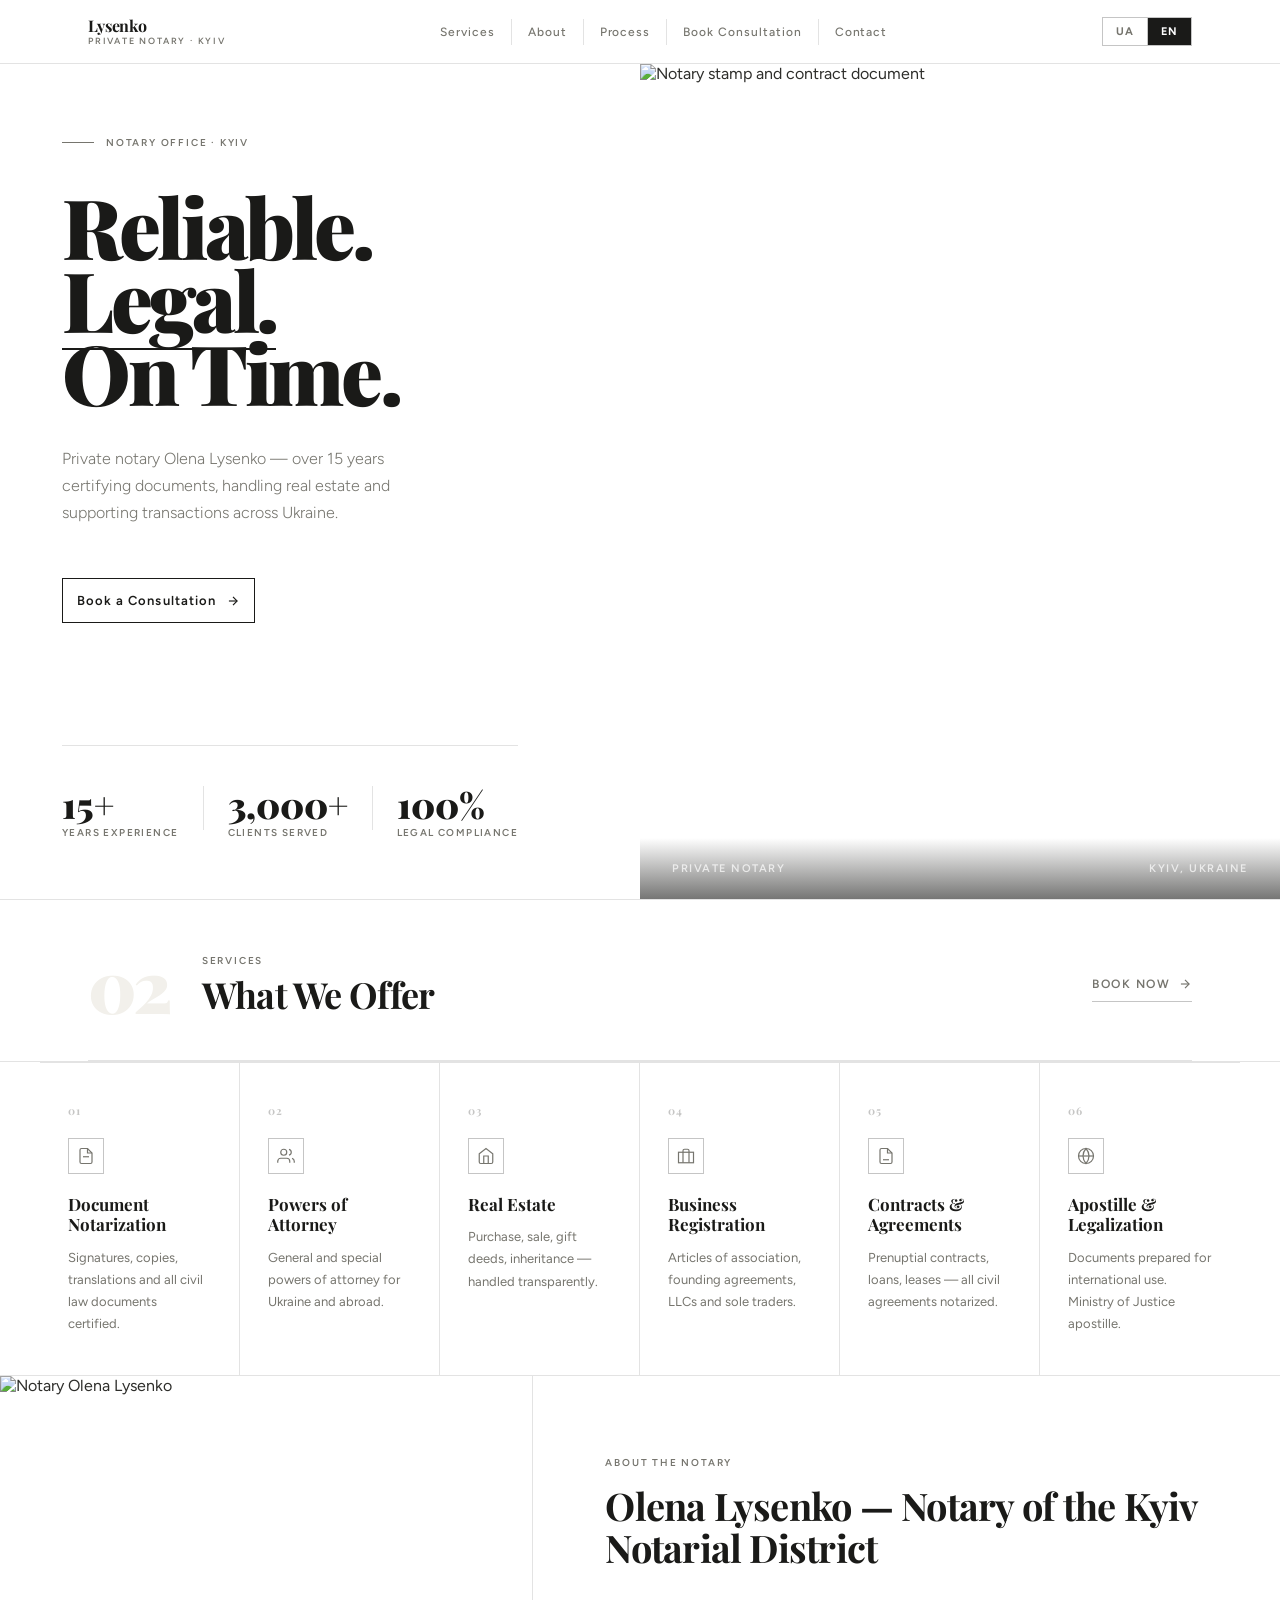
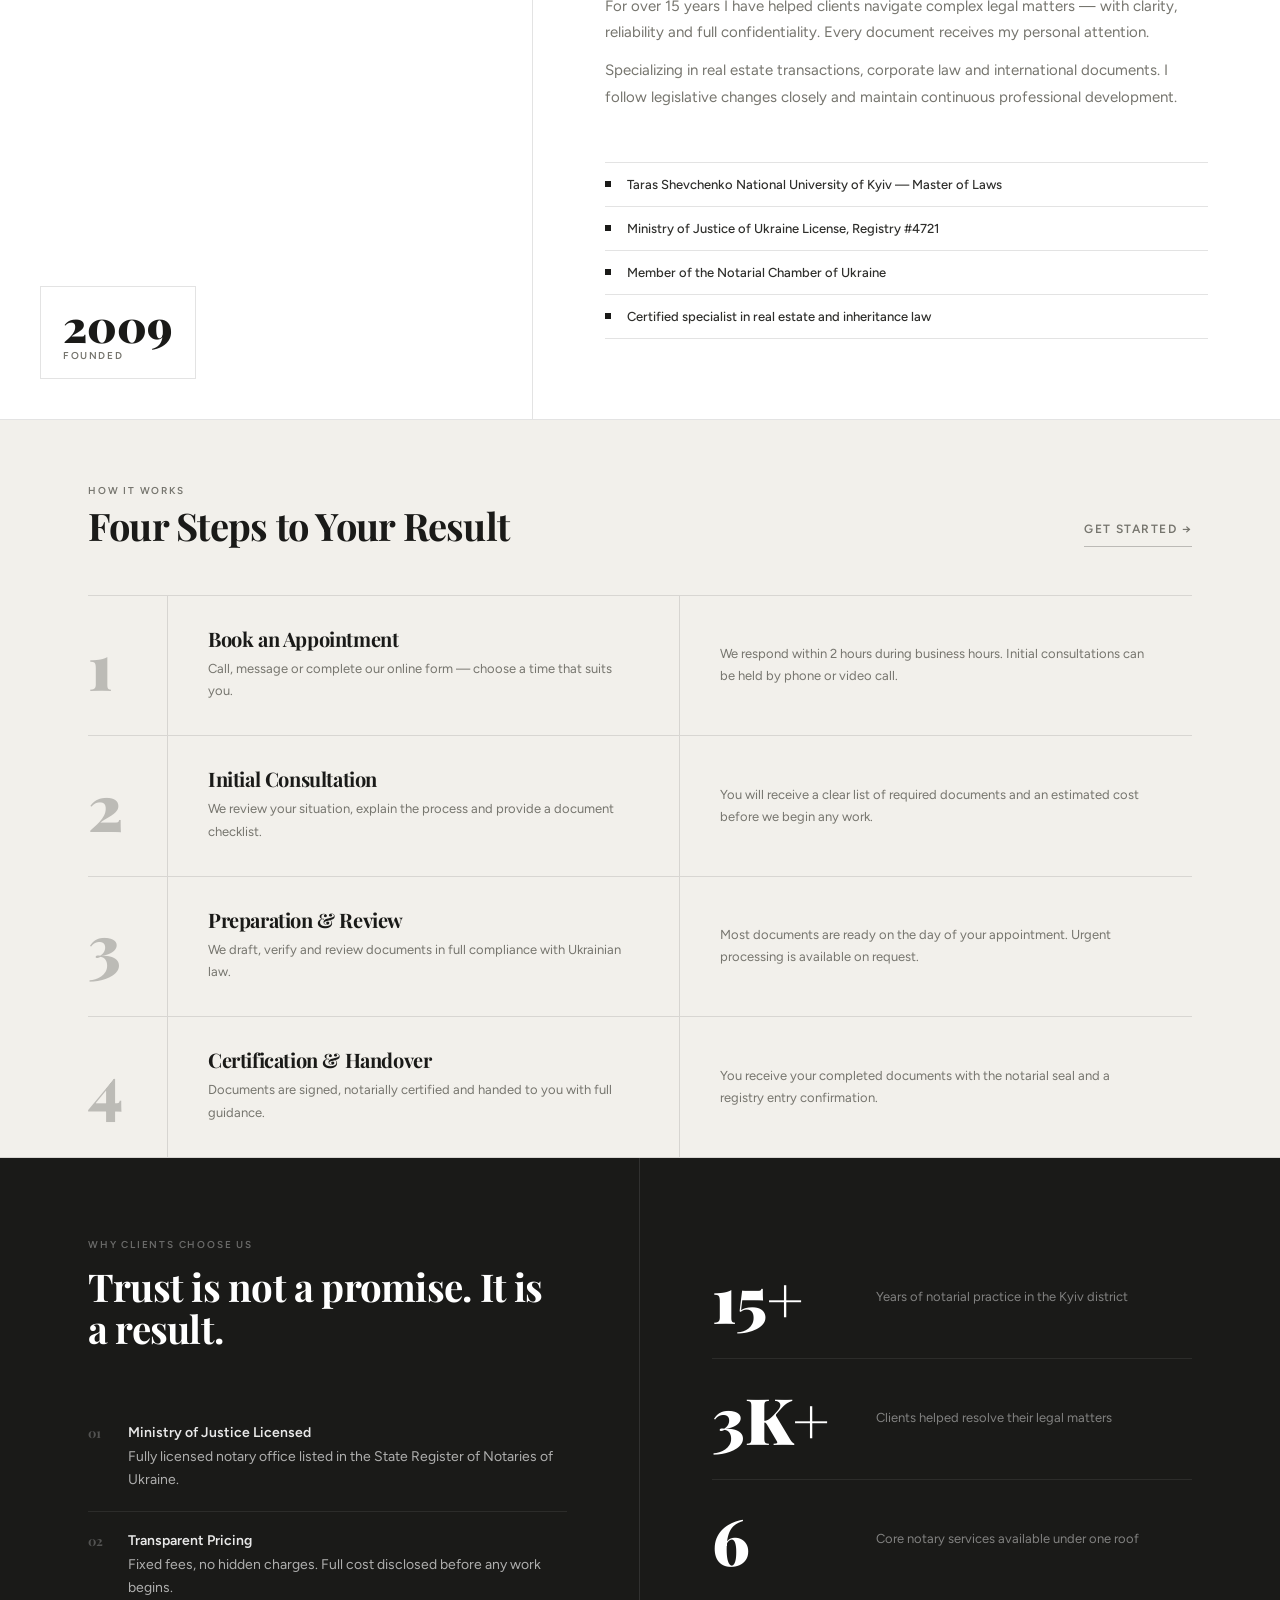
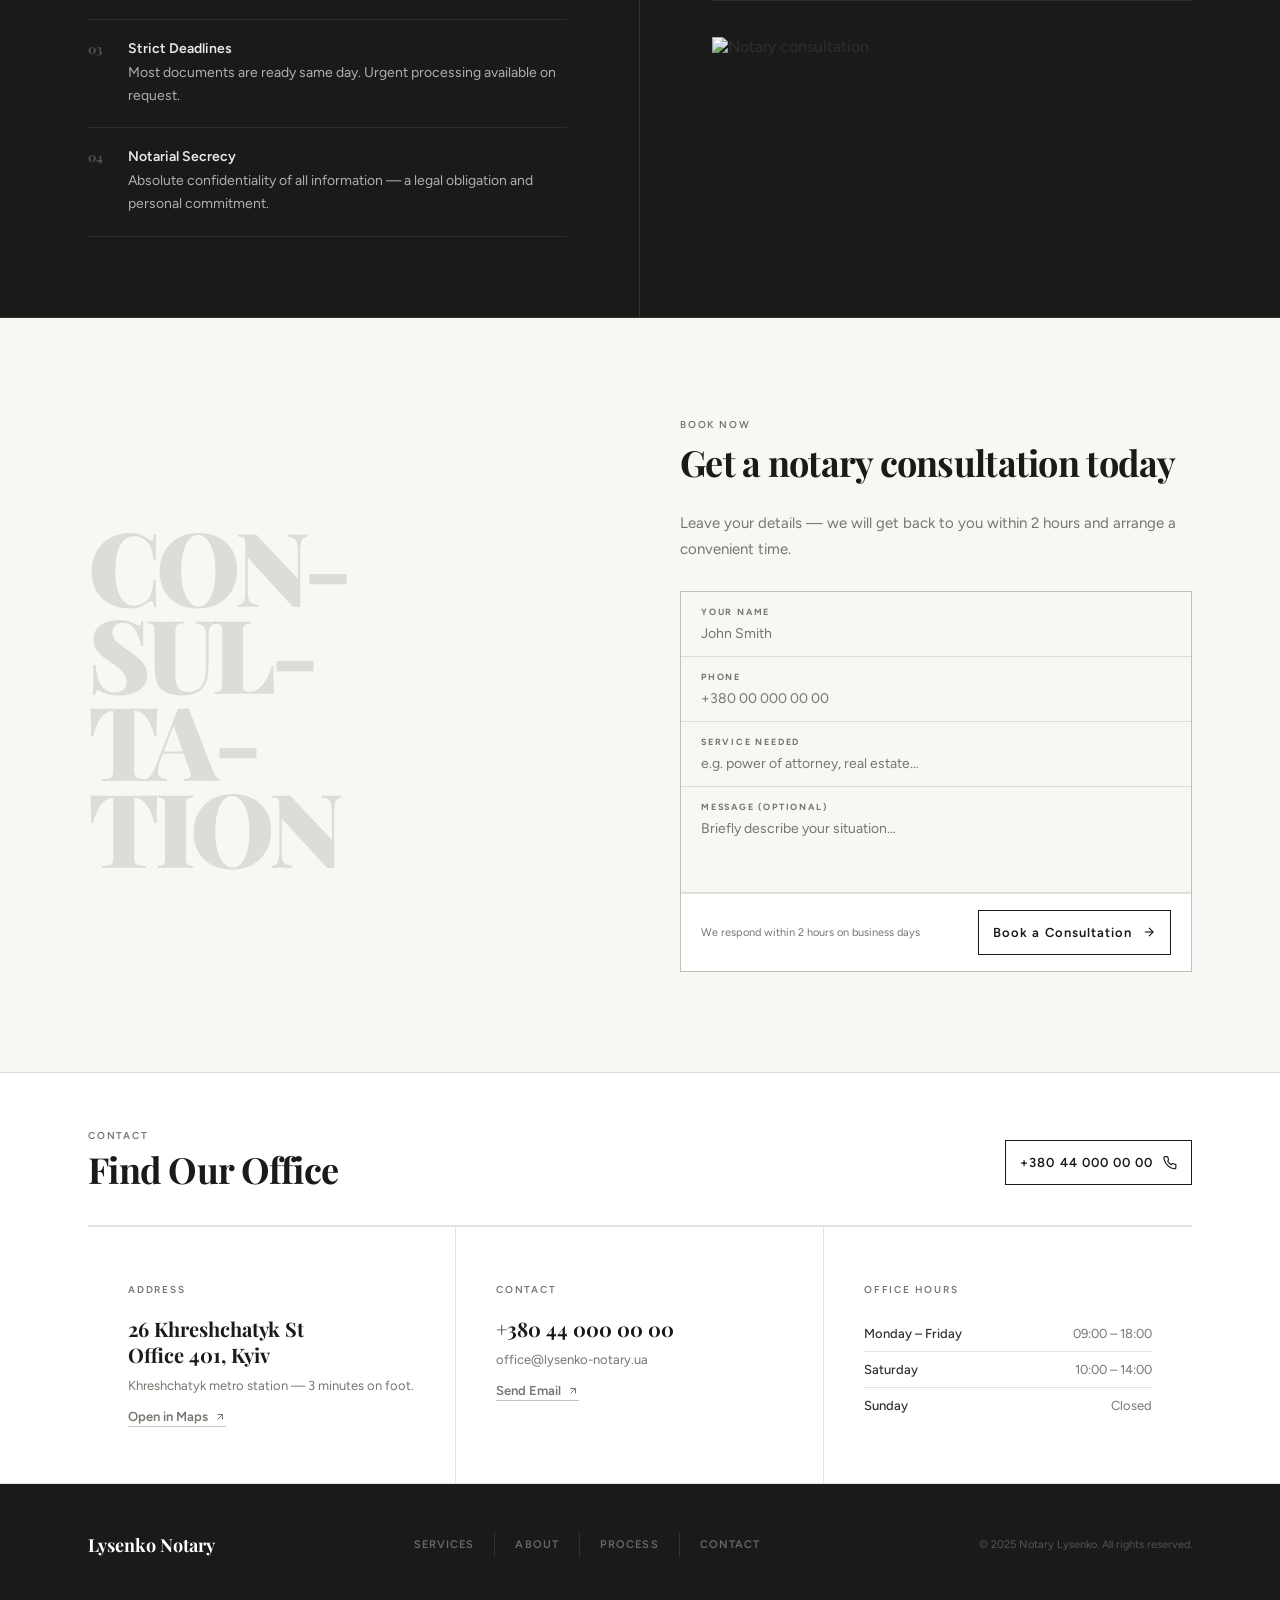
==== commit c77b79e5: "Map placeholder was deleted" ====
--- a/index-en.html
+++ b/index-en.html
@@ -776,35 +776,6 @@
                 </div>
               </div>
             </div>
-          </div>
-          <div
-            style="
-              height: 260px;
-              background: var(--warm-gray);
-              border-top: 1px solid var(--rule);
-              display: flex;
-              align-items: center;
-              justify-content: center;
-              gap: 12px;
-              color: var(--stone);
-            "
-            data-sr="scale"
-          >
-            <svg
-              viewBox="0 0 24 24"
-              width="28"
-              height="28"
-              fill="none"
-              stroke="currentColor"
-              stroke-width="1.5"
-              opacity=".4"
-            >
-              <path d="M21 10c0 7-9 13-9 13s-9-6-9-13a9 9 0 0 1 18 0z" />
-              <circle cx="12" cy="10" r="3" />
-            </svg>
-            <span style="font-size: 13px; font-weight: 500"
-              >26 Khreshchatyk St · Kyiv, Ukraine</span
-            >
           </div>
         </div>
       </section>
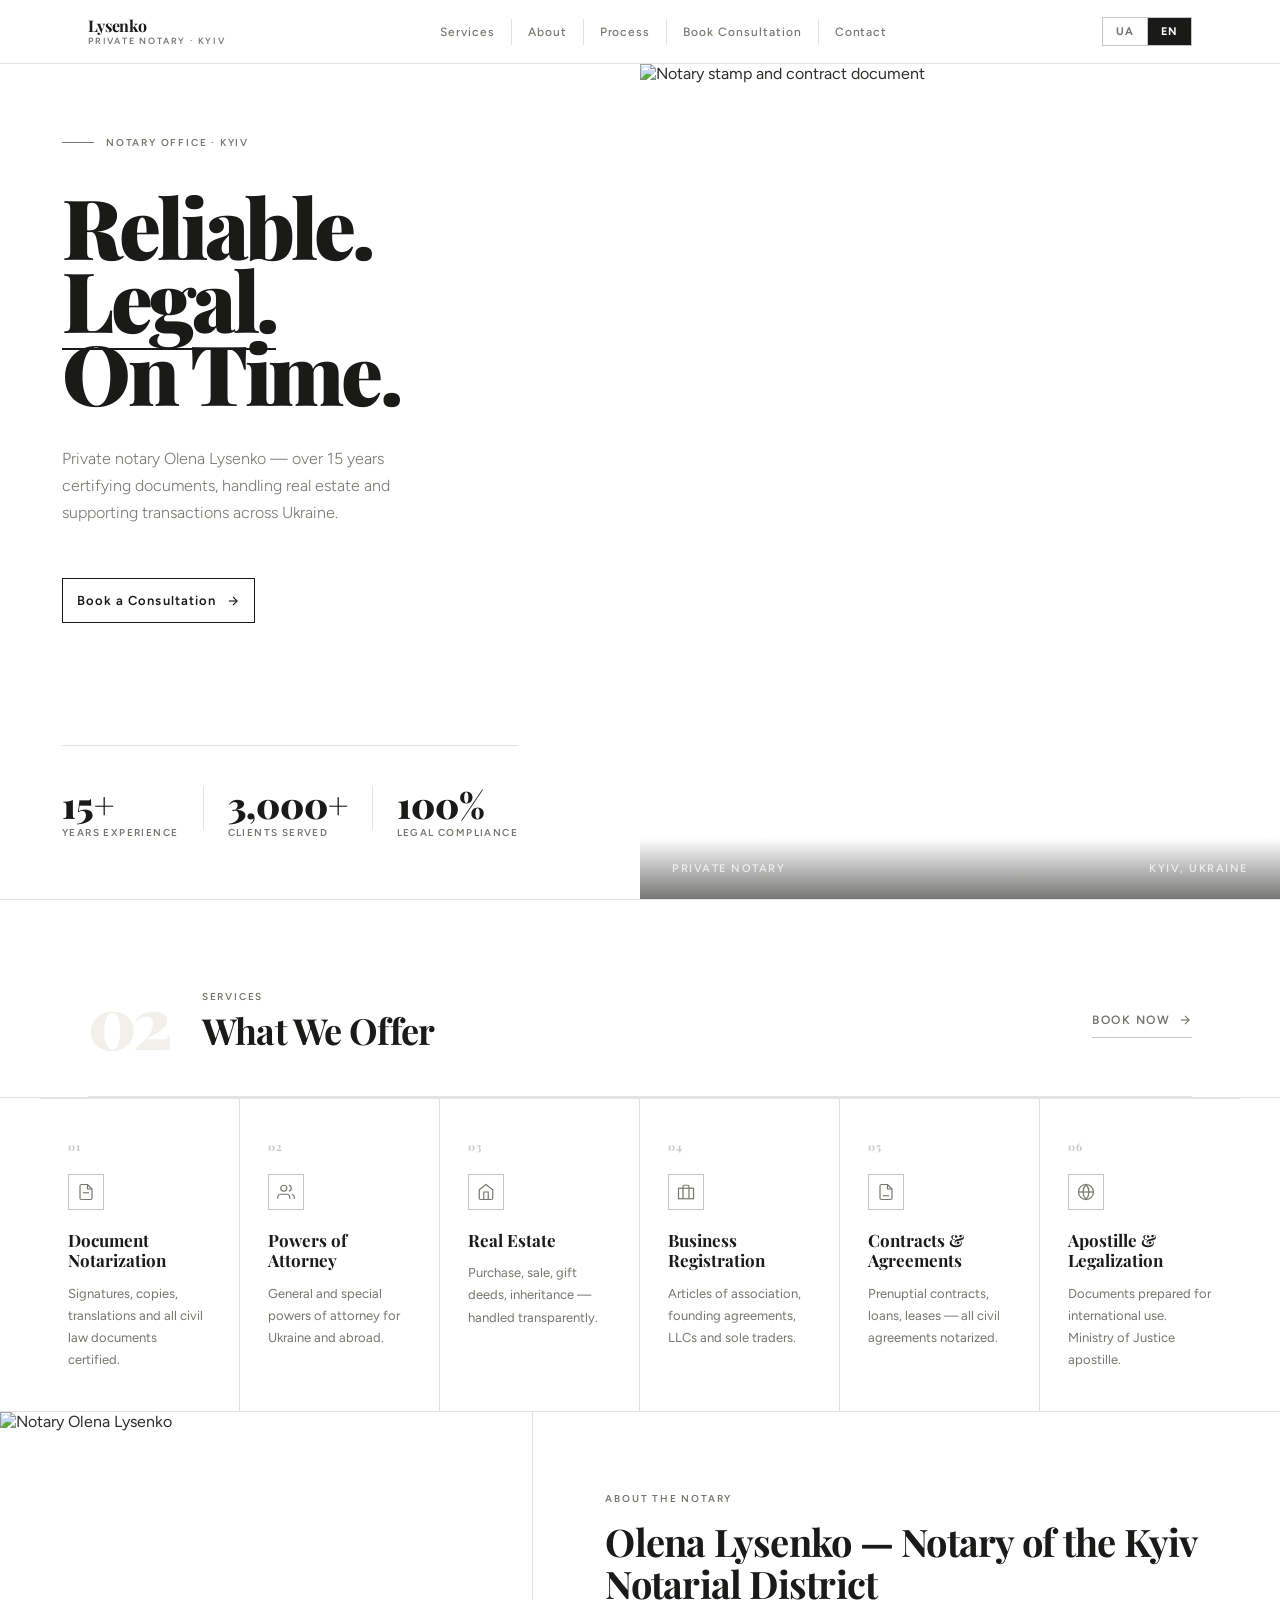
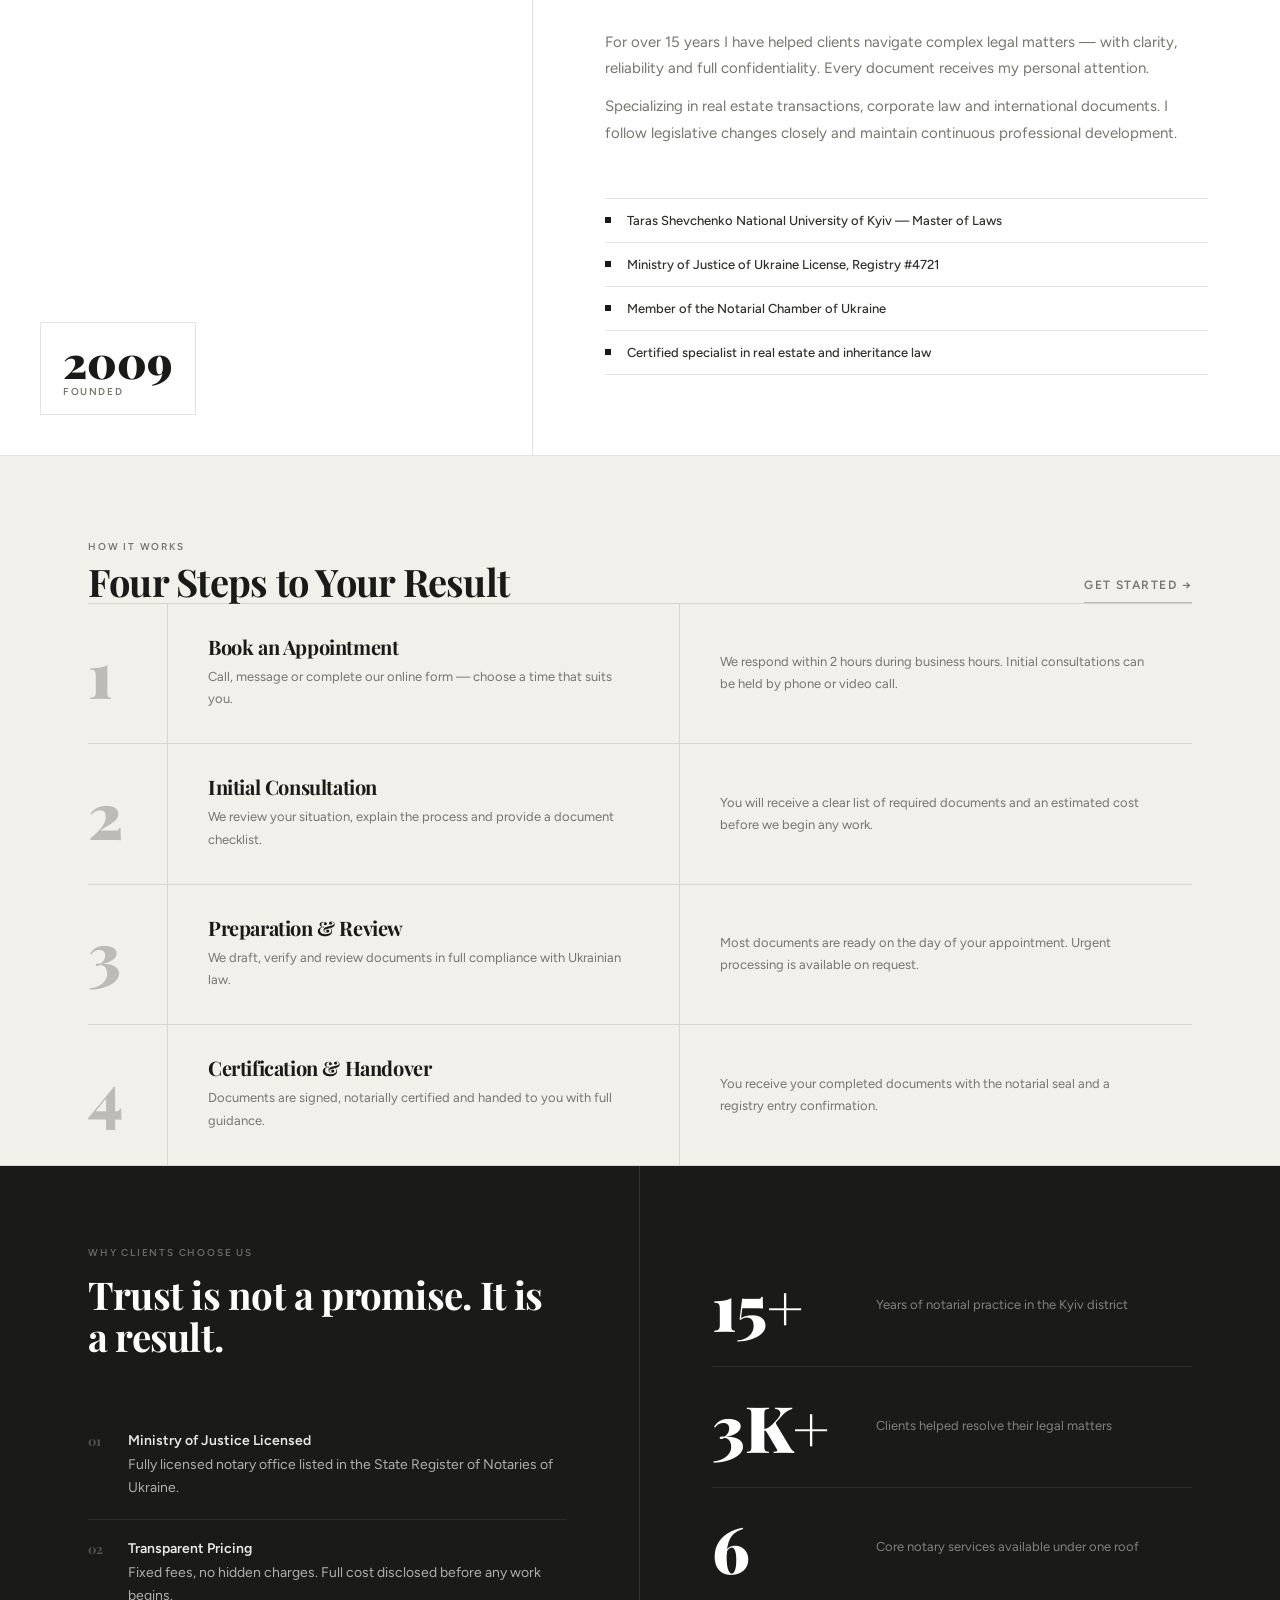
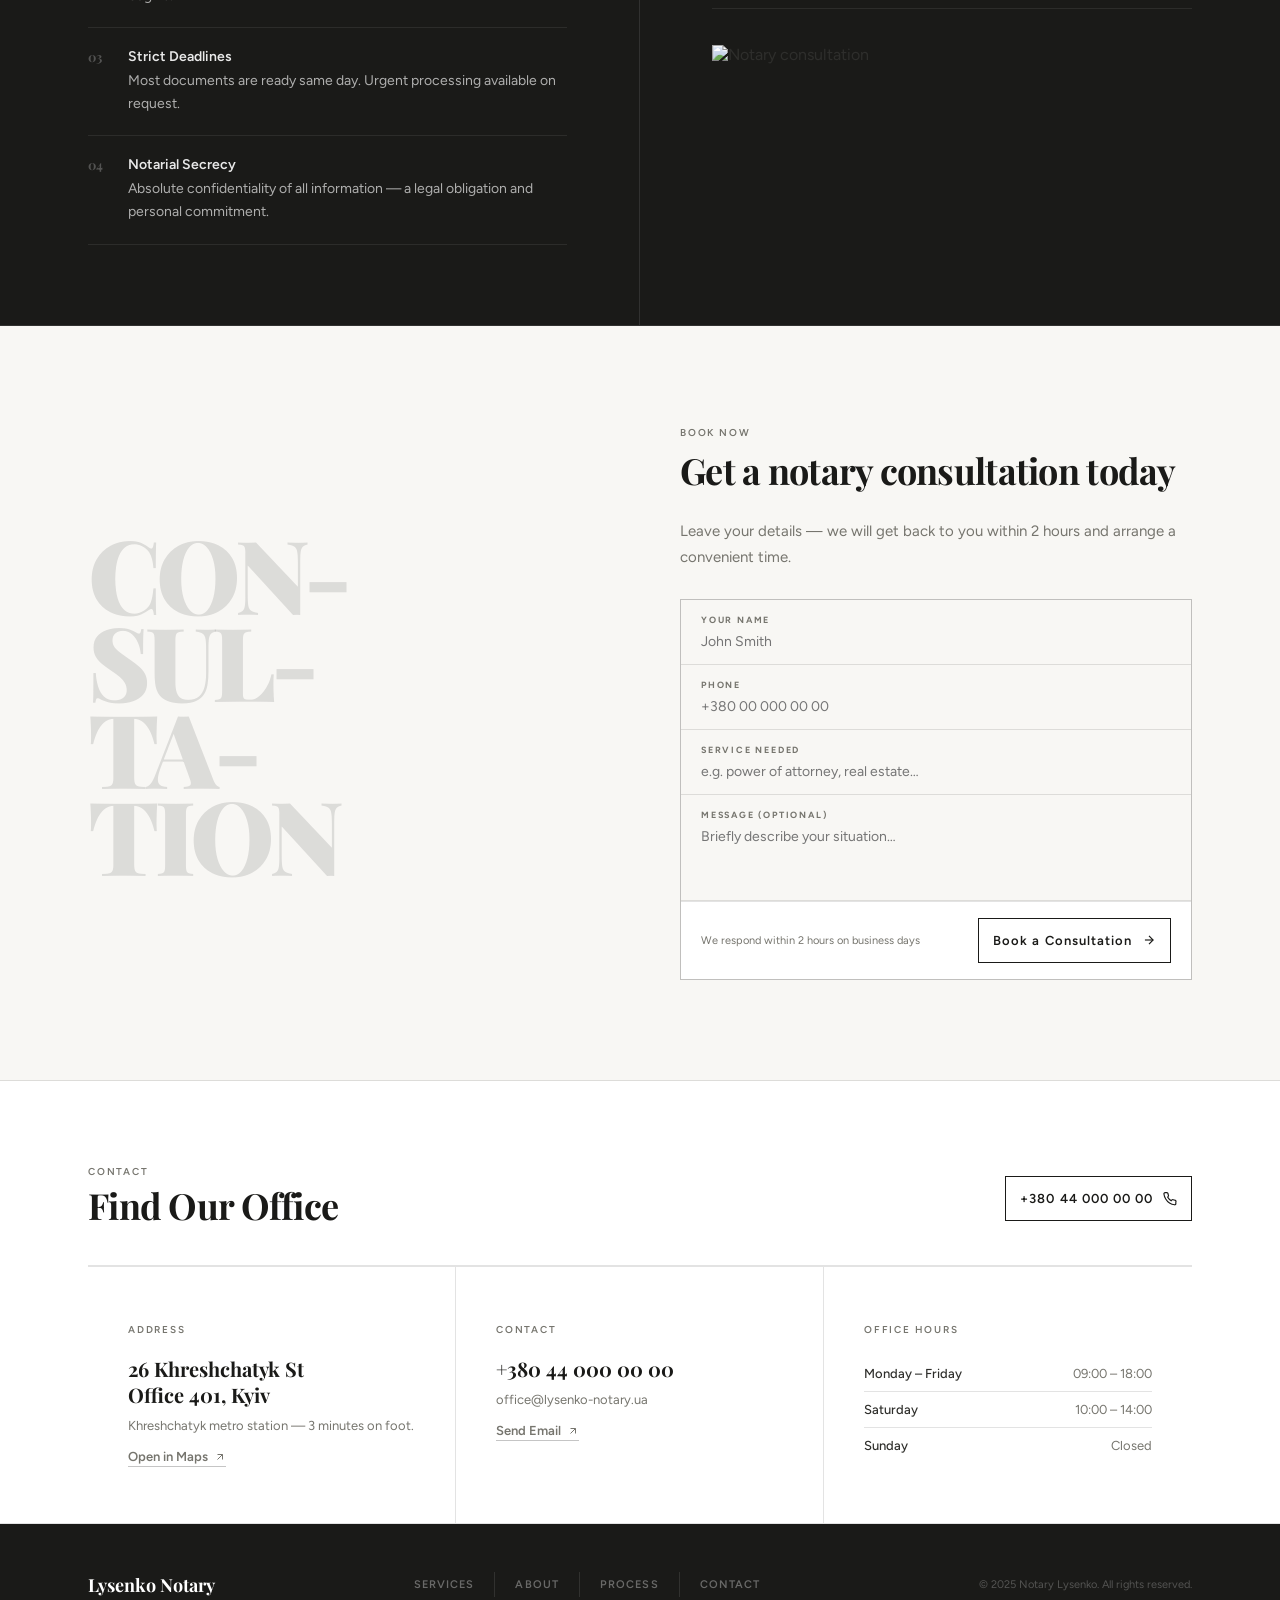
==== commit a1744590: "some fixes before release" ====
--- a/index-en.html
+++ b/index-en.html
@@ -677,17 +677,7 @@
       <!-- § 7 — CONTACT -->
       <section class="contact" id="contact">
         <div class="wrap">
-          <div
-            style="
-              padding: 56px 0 36px;
-              border-bottom: 1px solid var(--rule);
-              display: flex;
-              align-items: flex-end;
-              justify-content: space-between;
-              gap: 24px;
-              flex-wrap: wrap;
-            "
-          >
+          <div class="contact-head">
             <div data-sr="up">
               <span class="t-label" style="display: block; margin-bottom: 8px"
                 >Contact</span
--- a/assets/css/style.css
+++ b/assets/css/style.css
@@ -562,7 +562,7 @@
   grid-template-columns: auto 1fr auto;
   align-items: center;
   gap: 32px;
-  padding: 48px 0 40px;
+  padding: 84px 0 40px;
   border-bottom: 1px solid var(--rule);
 }
 .services-num-label {
@@ -739,12 +739,13 @@
 .process {
   background: var(--warm-gray);
   border-bottom: 1px solid var(--rule);
+  padding-top: 84px;
 }
 .process-head {
   display: flex;
   align-items: flex-end;
   justify-content: space-between;
-  padding: 64px 0 48px;
+  padding: 84pxІ 0 48px;
   border-bottom: 1px solid var(--rule);
 }
 .process-head .t-heading {
@@ -1011,6 +1012,17 @@
   background: var(--white);
   border-bottom: 1px solid var(--rule);
 }
+
+.contact-head {
+  padding: 84px 0 40px;
+  border-bottom: 1px solid var(--rule);
+  display: flex;
+  align-items: flex-end;
+  justify-content: space-between;
+  gap: 24px;
+  flex-wrap: wrap;
+}
+
 .contact-grid {
   display: grid;
   grid-template-columns: 1fr 1fr 1fr;
@@ -1154,13 +1166,13 @@
     grid-template-columns: 1fr 1fr;
   }
   .about-text-col {
-    padding: 64px 48px;
+    padding: 84px 48px;
   }
   .trust-left {
-    padding: 64px 48px 64px 0;
+    padding: 84px 48px 84px 0;
   }
   .trust-right {
-    padding: 64px 0 64px 48px;
+    padding: 84px 0 84px 48px;
   }
   .trust-stat-big {
     font-size: clamp(36px, 4vw, 56px);
@@ -1233,7 +1245,7 @@
     grid-template-columns: 1fr;
   }
   .trust-left {
-    padding: 64px 0 48px;
+    padding: 84px 0 48px;
     border-right: none;
     border-bottom: 1px solid rgba(255, 255, 255, 0.1);
   }
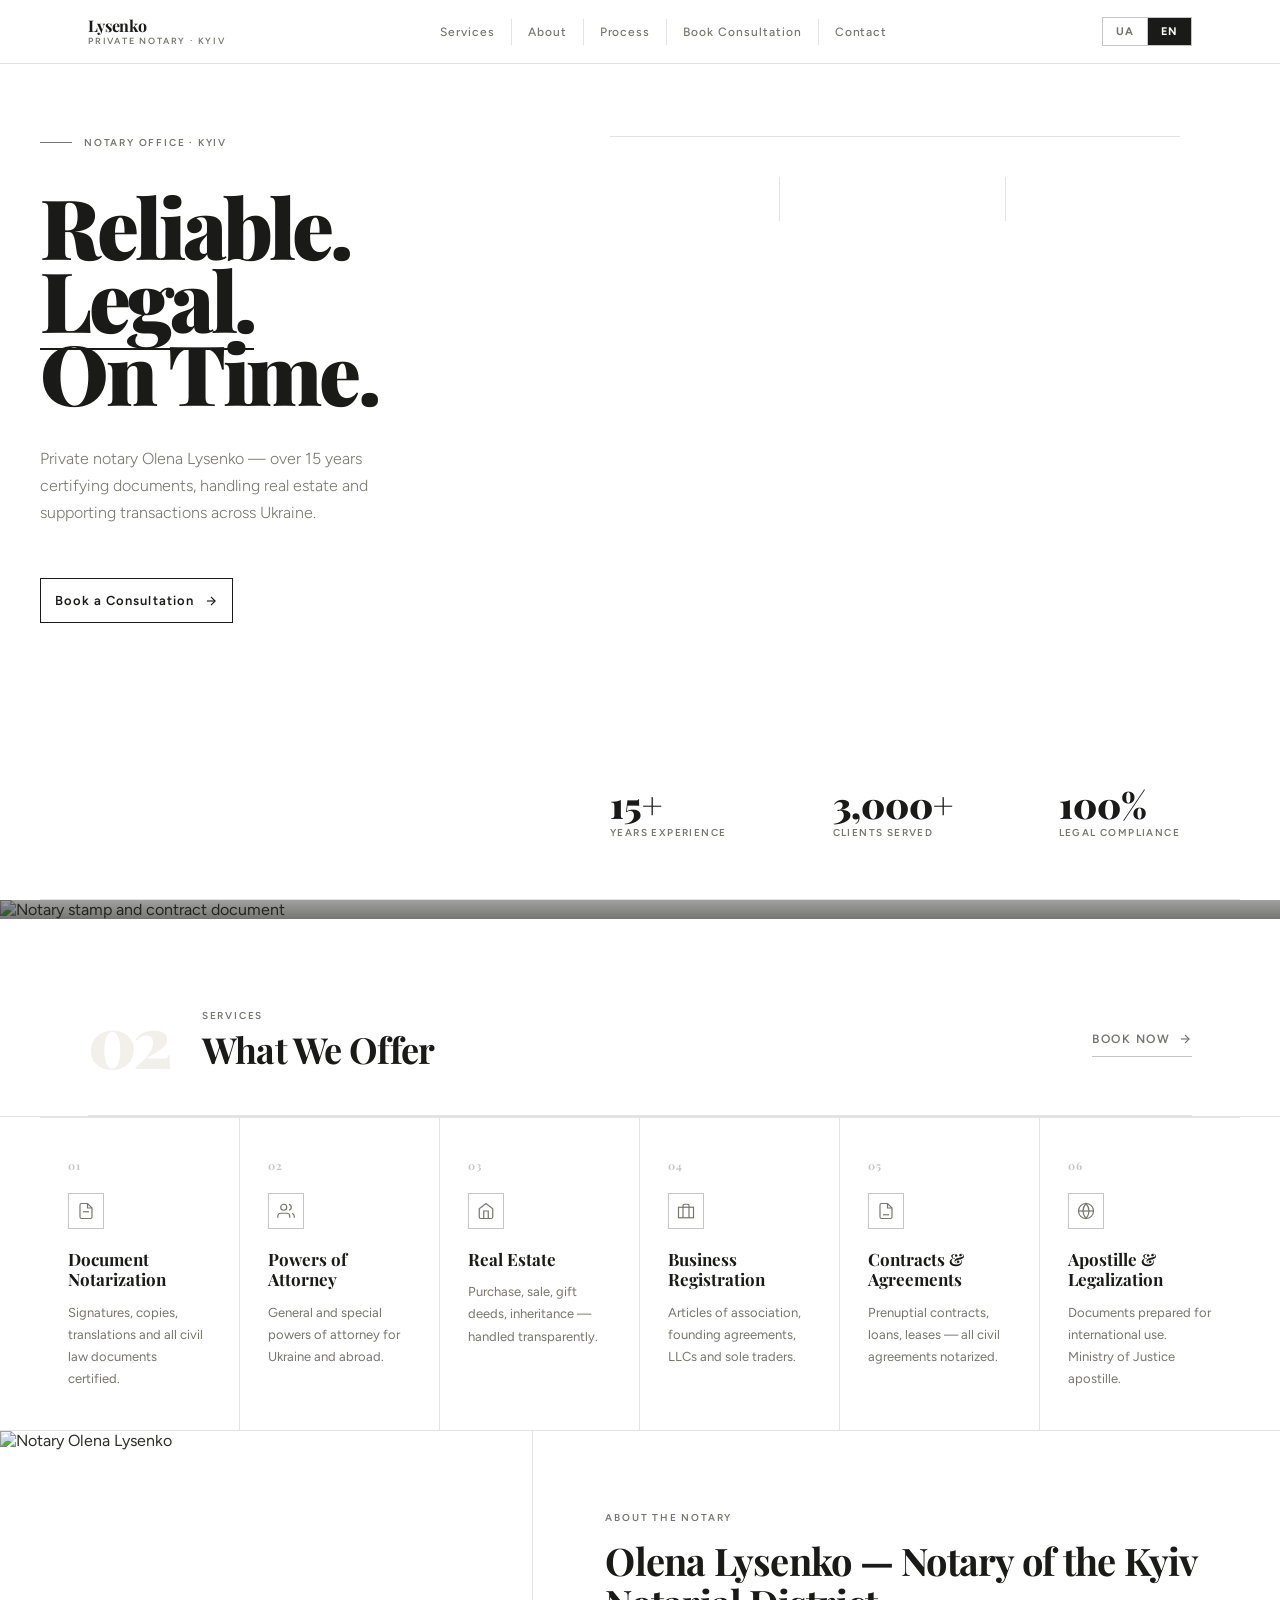
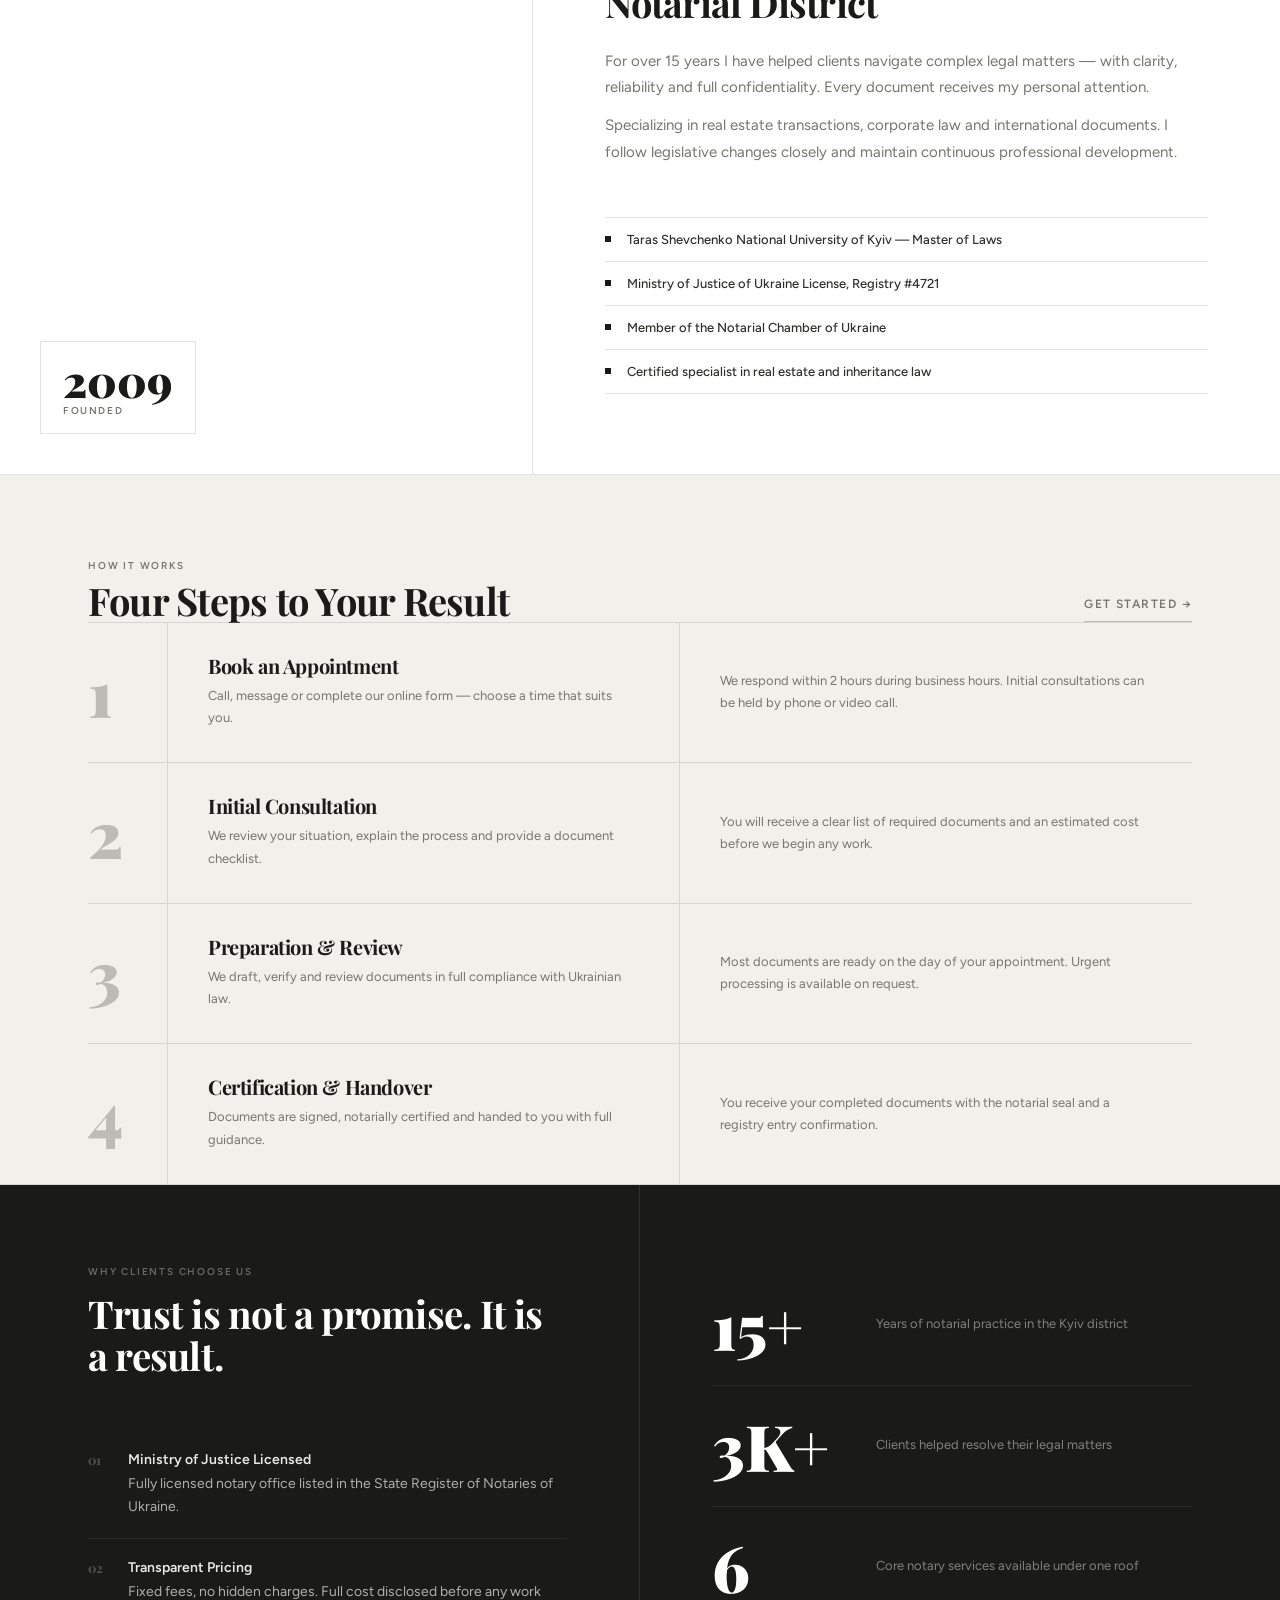
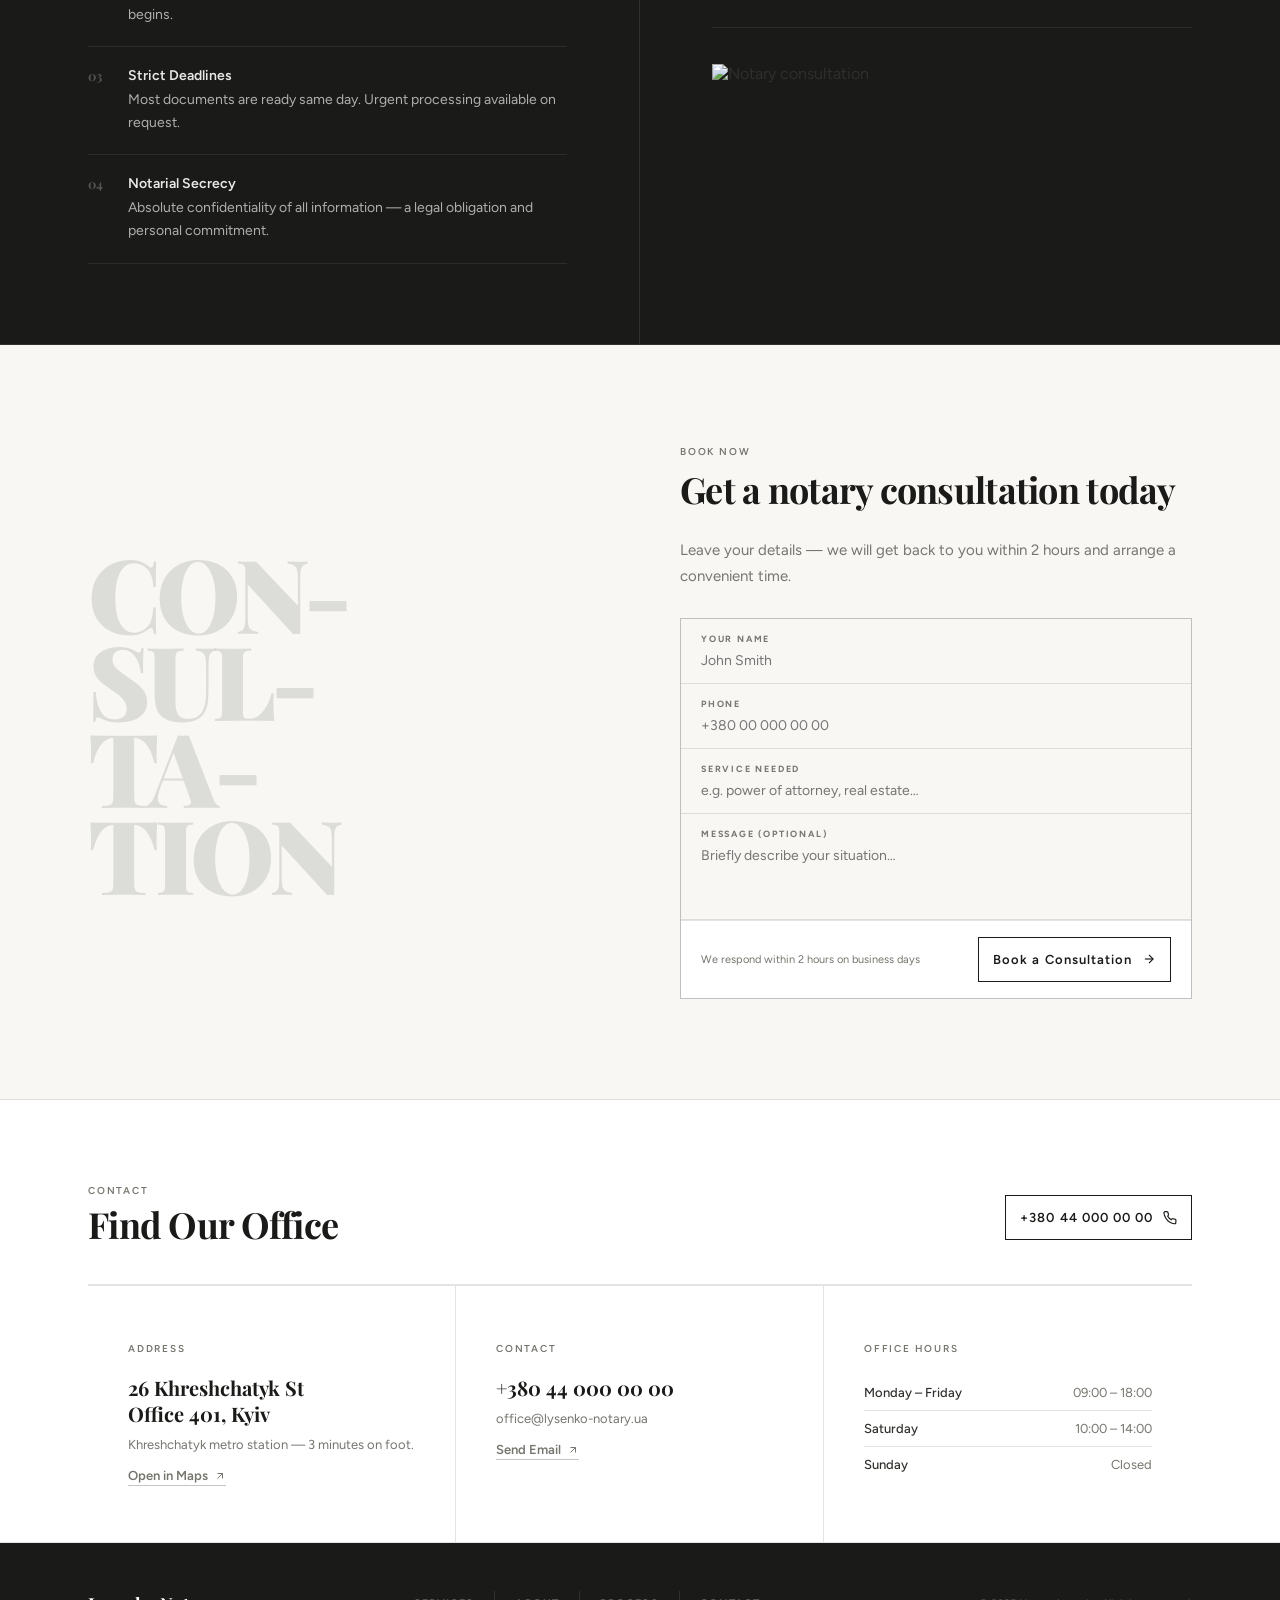
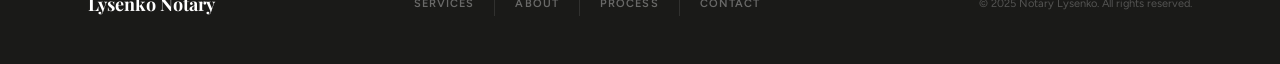
==== commit e4317202: "before action=https://formspree.io/f/YOUR_FORM_ID                 method=POST" ====
--- a/index-en.html
+++ b/index-en.html
@@ -583,8 +583,12 @@
         <div class="wrap">
           <div class="cta-inner">
             <div class="cta-left" data-sr="left">
-              <div class="cta-super" aria-hidden="true">
+              <div class="cta-super desktop-visible" aria-hidden="true">
                 CON-<br />SUL-<br />TA-<br />TION
+              </div>
+
+              <div class="cta-super mobile-visible" aria-hidden="true">
+                CONSUL-<br />TATION
               </div>
             </div>
             <div class="cta-right">
--- a/assets/css/style.css
+++ b/assets/css/style.css
@@ -437,7 +437,7 @@
    SECTION 1 — HERO
    Layout: left column text / right full-bleed image
 ===================================================== */
-.hero {
+.hero .wrap {
   display: grid;
   grid-template-columns: 1fr 1fr;
   min-height: calc(100vh - 64px);
@@ -733,6 +733,67 @@
 }
 
 /* =====================================================
+   ABOUT — CERTIFICATE BLOCK
+===================================================== */
+.about__certificate {
+  margin-top: 32px;
+  padding-top: 28px;
+  border-top: 1px solid var(--rule);
+}
+.about__certificate-header {
+  display: flex;
+  align-items: center;
+  gap: 12px;
+  margin-bottom: 20px;
+}
+.about__certificate-body {
+  display: grid;
+  grid-template-columns: 120px 1fr;
+  gap: 24px;
+  align-items: flex-start;
+}
+.about__certificate-img-wrap {
+  position: relative;
+  aspect-ratio: 3 / 4;
+  border: 1px solid var(--rule-dark);
+  overflow: hidden;
+  background: var(--warm-gray);
+}
+.about__certificate-img-wrap img {
+  width: 100%;
+  height: 100%;
+  object-fit: cover;
+}
+.about__certificate-placeholder {
+  display: flex;
+  align-items: center;
+  justify-content: center;
+  width: 100%;
+  height: 100%;
+  position: absolute;
+  inset: 0;
+  background: var(--warm-gray);
+}
+.about__certificate-placeholder svg {
+  width: 40px;
+  height: 40px;
+  color: var(--stone);
+  opacity: 0.4;
+}
+.about__certificate-text {
+  display: flex;
+  flex-direction: column;
+  justify-content: center;
+}
+
+@media (max-width: 540px) {
+  .about__certificate-body {
+    grid-template-columns: 90px 1fr;
+    gap: 16px;
+  }
+}
+
+/* =====================================================
    SECTION 4 — PROCESS
    Numbered steps in alternating layout
 ===================================================== */
@@ -908,6 +969,308 @@
   height: 100%;
   object-fit: cover;
   filter: grayscale(0.3);
+}
+
+/* =====================================================
+   SECTION — REVIEWS
+===================================================== */
+.reviews {
+  background: var(--off-white);
+  border-bottom: 1px solid var(--rule);
+}
+.reviews-head {
+  display: flex;
+  align-items: flex-end;
+  justify-content: space-between;
+  gap: 24px;
+  padding: 84px 0 48px;
+  border-bottom: 1px solid var(--rule);
+  flex-wrap: wrap;
+}
+.reviews-grid {
+  display: grid;
+  grid-template-columns: repeat(4, 1fr);
+  border-top: 1px solid var(--rule);
+}
+.review {
+  padding: 40px 32px;
+  border-right: 1px solid var(--rule);
+  display: flex;
+  flex-direction: column;
+  gap: 20px;
+  transition: background 0.3s;
+}
+.review:last-child {
+  border-right: none;
+}
+.review:hover {
+  background: var(--white);
+}
+.review__stars {
+  display: flex;
+  gap: 3px;
+}
+.review__stars svg {
+  width: 13px;
+  height: 13px;
+  color: var(--ink);
+}
+.review__text {
+  flex: 1;
+}
+.review__text p {
+  font-size: 14px;
+  font-weight: 400;
+  line-height: 1.75;
+  color: var(--stone);
+}
+.review__footer {
+  display: flex;
+  align-items: center;
+  gap: 12px;
+  padding-top: 20px;
+  border-top: 1px solid var(--rule);
+}
+.review__author-avatar {
+  width: 36px;
+  height: 36px;
+  background: var(--ink);
+  color: var(--white);
+  font-family: var(--font-d);
+  font-size: 15px;
+  font-weight: 700;
+  display: flex;
+  align-items: center;
+  justify-content: center;
+  flex-shrink: 0;
+}
+.review__author-info {
+  display: flex;
+  flex-direction: column;
+  gap: 2px;
+}
+.review__author {
+  font-size: 13px;
+  font-weight: 600;
+  color: var(--ink);
+}
+.review__meta {
+  font-size: 11px;
+  font-weight: 500;
+  letter-spacing: 0.1em;
+  text-transform: uppercase;
+  color: var(--stone);
+}
+
+/* Reviews responsive */
+@media (max-width: 1080px) {
+  .reviews-grid {
+    grid-template-columns: repeat(2, 1fr);
+  }
+  .review:nth-child(2) {
+    border-right: none;
+  }
+  .review:nth-child(n + 3) {
+    border-top: 1px solid var(--rule);
+  }
+}
+@media (max-width: 540px) {
+  .reviews-grid {
+    grid-template-columns: 1fr;
+  }
+  .review {
+    border-right: none !important;
+    border-top: 1px solid var(--rule);
+  }
+  .review:first-child {
+    border-top: none;
+  }
+}
+
+/* =====================================================
+   CTA BANNER — urgent dark strip
+===================================================== */
+.cta-banner {
+  background: var(--ink);
+  border-bottom: 1px solid rgba(255, 255, 255, 0.08);
+  overflow: hidden;
+}
+.cta-banner__inner {
+  display: grid;
+  grid-template-columns: 1fr 1fr;
+  gap: 80px;
+  align-items: center;
+  padding: 88px 0;
+}
+.cta-banner__tag {
+  display: flex;
+  align-items: center;
+  gap: 12px;
+  margin-bottom: 28px;
+}
+.cta-banner__tag-line {
+  width: 28px;
+  height: 1px;
+  background: rgba(255, 255, 255, 0.25);
+}
+.cta-banner__title {
+  font-family: var(--font-d);
+  font-size: clamp(40px, 5vw, 68px);
+  font-weight: 900;
+  line-height: 0.92;
+  letter-spacing: -0.04em;
+  color: var(--white);
+  margin-bottom: 28px;
+}
+.cta-banner__title em {
+  font-style: normal;
+  color: rgba(255, 255, 255, 0.4);
+}
+.cta-banner__sub {
+  font-size: 14px;
+  font-weight: 400;
+  line-height: 1.7;
+  color: rgba(255, 255, 255, 0.5);
+  max-width: 340px;
+}
+.cta-banner__right {
+  display: flex;
+  flex-direction: column;
+  gap: 40px;
+}
+.cta-banner__actions {
+  display: flex;
+  flex-direction: column;
+  gap: 12px;
+}
+.cta-banner__btn {
+  display: inline-flex;
+  align-items: center;
+  gap: 12px;
+  font-family: var(--font-b);
+  font-size: 13px;
+  font-weight: 600;
+  letter-spacing: 0.08em;
+  padding: 16px 24px;
+  position: relative;
+  overflow: hidden;
+  transition: color 0.3s var(--ease);
+  white-space: nowrap;
+}
+.cta-banner__btn svg {
+  width: 15px;
+  height: 15px;
+  flex-shrink: 0;
+  position: relative;
+  z-index: 1;
+  transition: transform 0.25s var(--ease);
+}
+.cta-banner__btn span {
+  position: relative;
+  z-index: 1;
+}
+.cta-banner__btn:hover svg {
+  transform: translateX(4px);
+}
+
+/* Primary — white fill */
+.cta-banner__btn--primary {
+  background: var(--white);
+  color: var(--ink);
+  border: 1px solid var(--white);
+}
+.cta-banner__btn--primary::before {
+  content: "";
+  position: absolute;
+  inset: 0;
+  background: var(--warm-gray);
+  transform: translateY(100%);
+  transition: transform 0.35s var(--ease);
+  z-index: 0;
+}
+.cta-banner__btn--primary:hover {
+  color: var(--ink);
+}
+.cta-banner__btn--primary:hover::before {
+  transform: translateY(0);
+}
+
+/* Ghost — outlined */
+.cta-banner__btn--ghost {
+  background: transparent;
+  color: rgba(255, 255, 255, 0.55);
+  border: 1px solid rgba(255, 255, 255, 0.2);
+}
+.cta-banner__btn--ghost::before {
+  content: "";
+  position: absolute;
+  inset: 0;
+  background: rgba(255, 255, 255, 0.08);
+  transform: translateY(100%);
+  transition: transform 0.35s var(--ease);
+  z-index: 0;
+}
+.cta-banner__btn--ghost:hover {
+  color: var(--white);
+  border-color: rgba(255, 255, 255, 0.45);
+}
+.cta-banner__btn--ghost:hover::before {
+  transform: translateY(0);
+}
+
+/* Trust strip */
+.cta-banner__trust {
+  display: flex;
+  align-items: center;
+  gap: 28px;
+  padding-top: 32px;
+  border-top: 1px solid rgba(255, 255, 255, 0.1);
+}
+.cta-banner__trust-item {
+  display: flex;
+  flex-direction: column;
+  gap: 3px;
+}
+.cta-banner__trust-num {
+  font-family: var(--font-d);
+  font-size: 22px;
+  font-weight: 900;
+  color: var(--white);
+  line-height: 1;
+}
+.cta-banner__trust-label {
+  font-size: 10px;
+  font-weight: 600;
+  letter-spacing: 0.14em;
+  text-transform: uppercase;
+  color: rgba(255, 255, 255, 0.35);
+}
+.cta-banner__trust-divider {
+  width: 1px;
+  height: 36px;
+  background: rgba(255, 255, 255, 0.12);
+  flex-shrink: 0;
+}
+
+/* Responsive */
+@media (max-width: 800px) {
+  .cta-banner__inner {
+    grid-template-columns: 1fr;
+    gap: 48px;
+    padding: 72px 0;
+  }
+}
+@media (max-width: 540px) {
+  .cta-banner__trust {
+    flex-wrap: wrap;
+    gap: 20px;
+  }
+  .cta-banner__trust-divider {
+    display: none;
+  }
+  .cta-banner__actions {
+    gap: 10px;
+  }
 }
 
 /* =====================================================
@@ -937,6 +1300,10 @@
   color: var(--rule);
   user-select: none;
   position: relative;
+}
+
+.cta-super.mobile-visible {
+  display: none;
 }
 .cta-right {
   display: flex;
@@ -1189,7 +1556,7 @@
   .hamburger {
     display: flex;
   }
-  .hero {
+  .hero .wrap {
     grid-template-columns: 1fr;
   }
   .hero-left {
@@ -1258,8 +1625,17 @@
     padding: 72px 0;
   }
   .cta-super {
-    font-size: clamp(52px, 15vw, 88px);
-  }
+    font-size: clamp(32px, 15vw, 66px);
+  }
+
+  .cta-super.desktop-visible {
+    display: none;
+  }
+
+  .cta-super.mobile-visible {
+    display: block;
+  }
+
   .contact-grid {
     grid-template-columns: 1fr;
   }
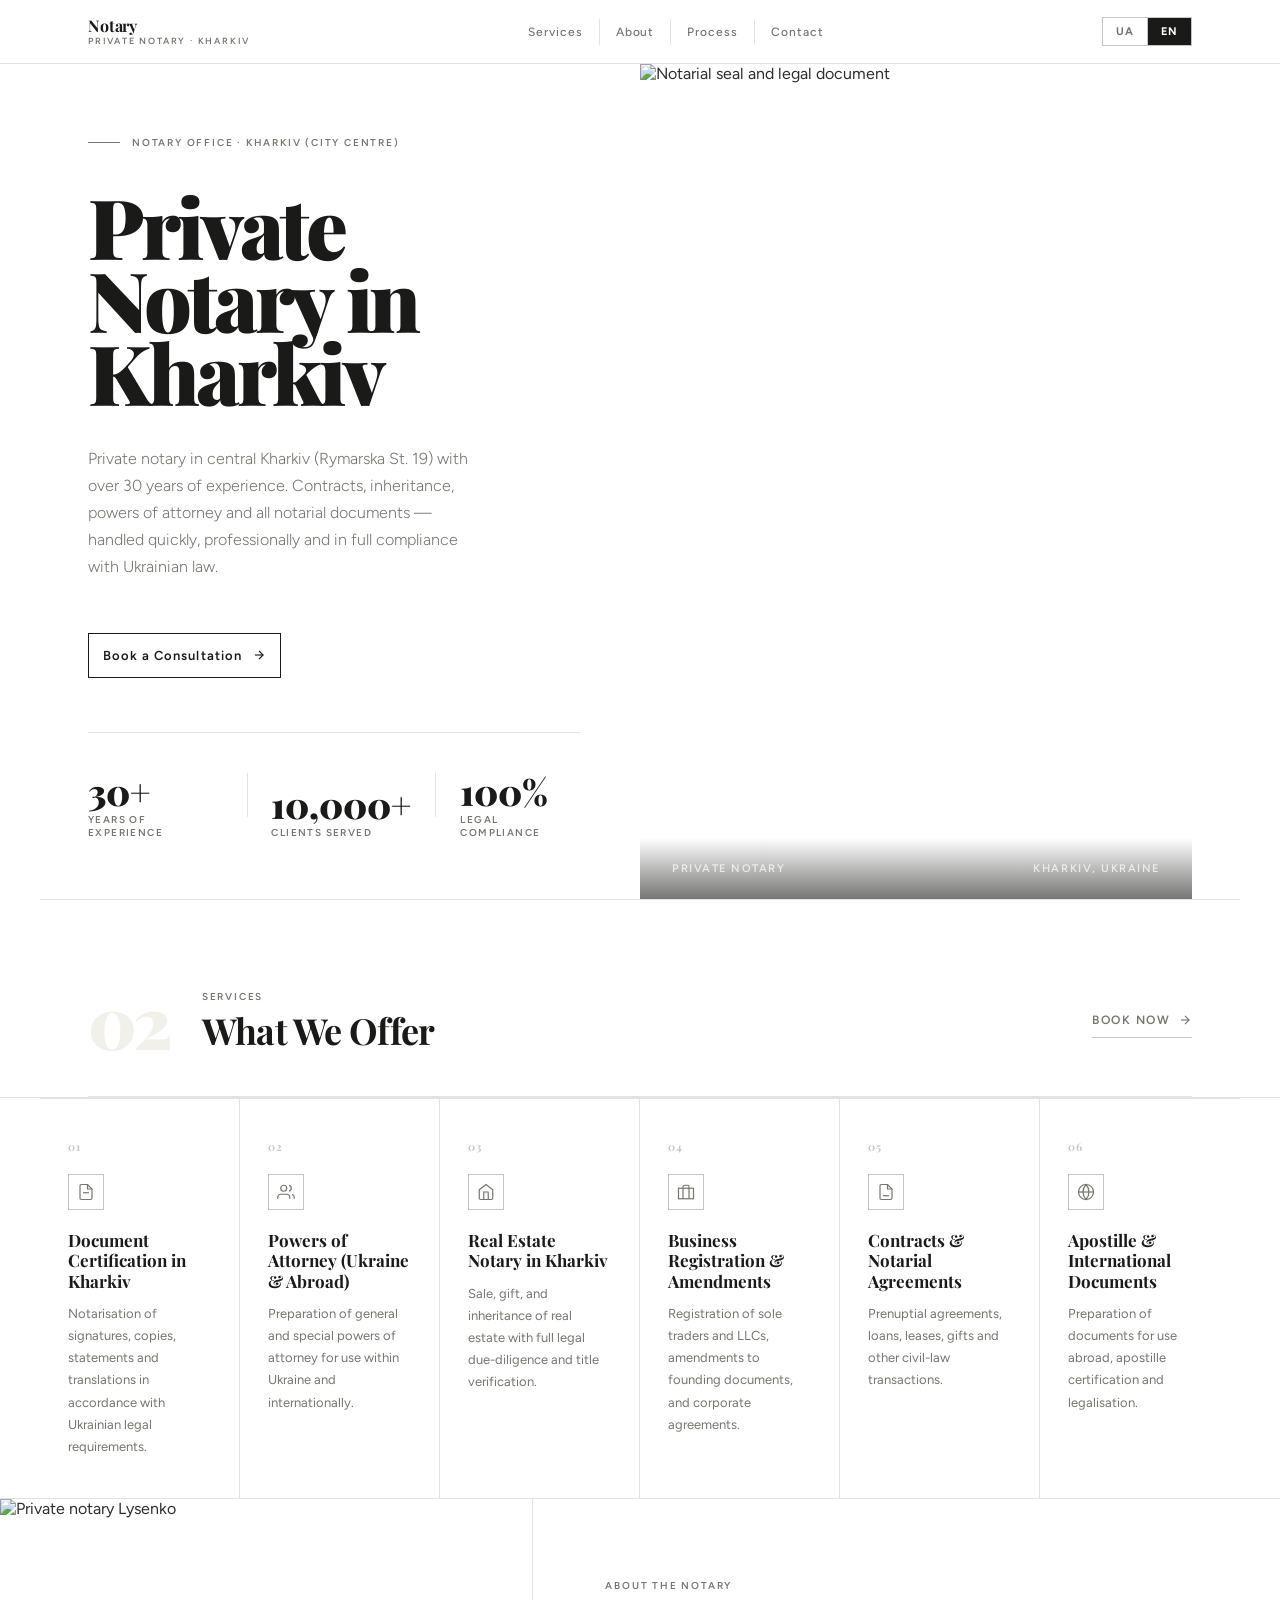
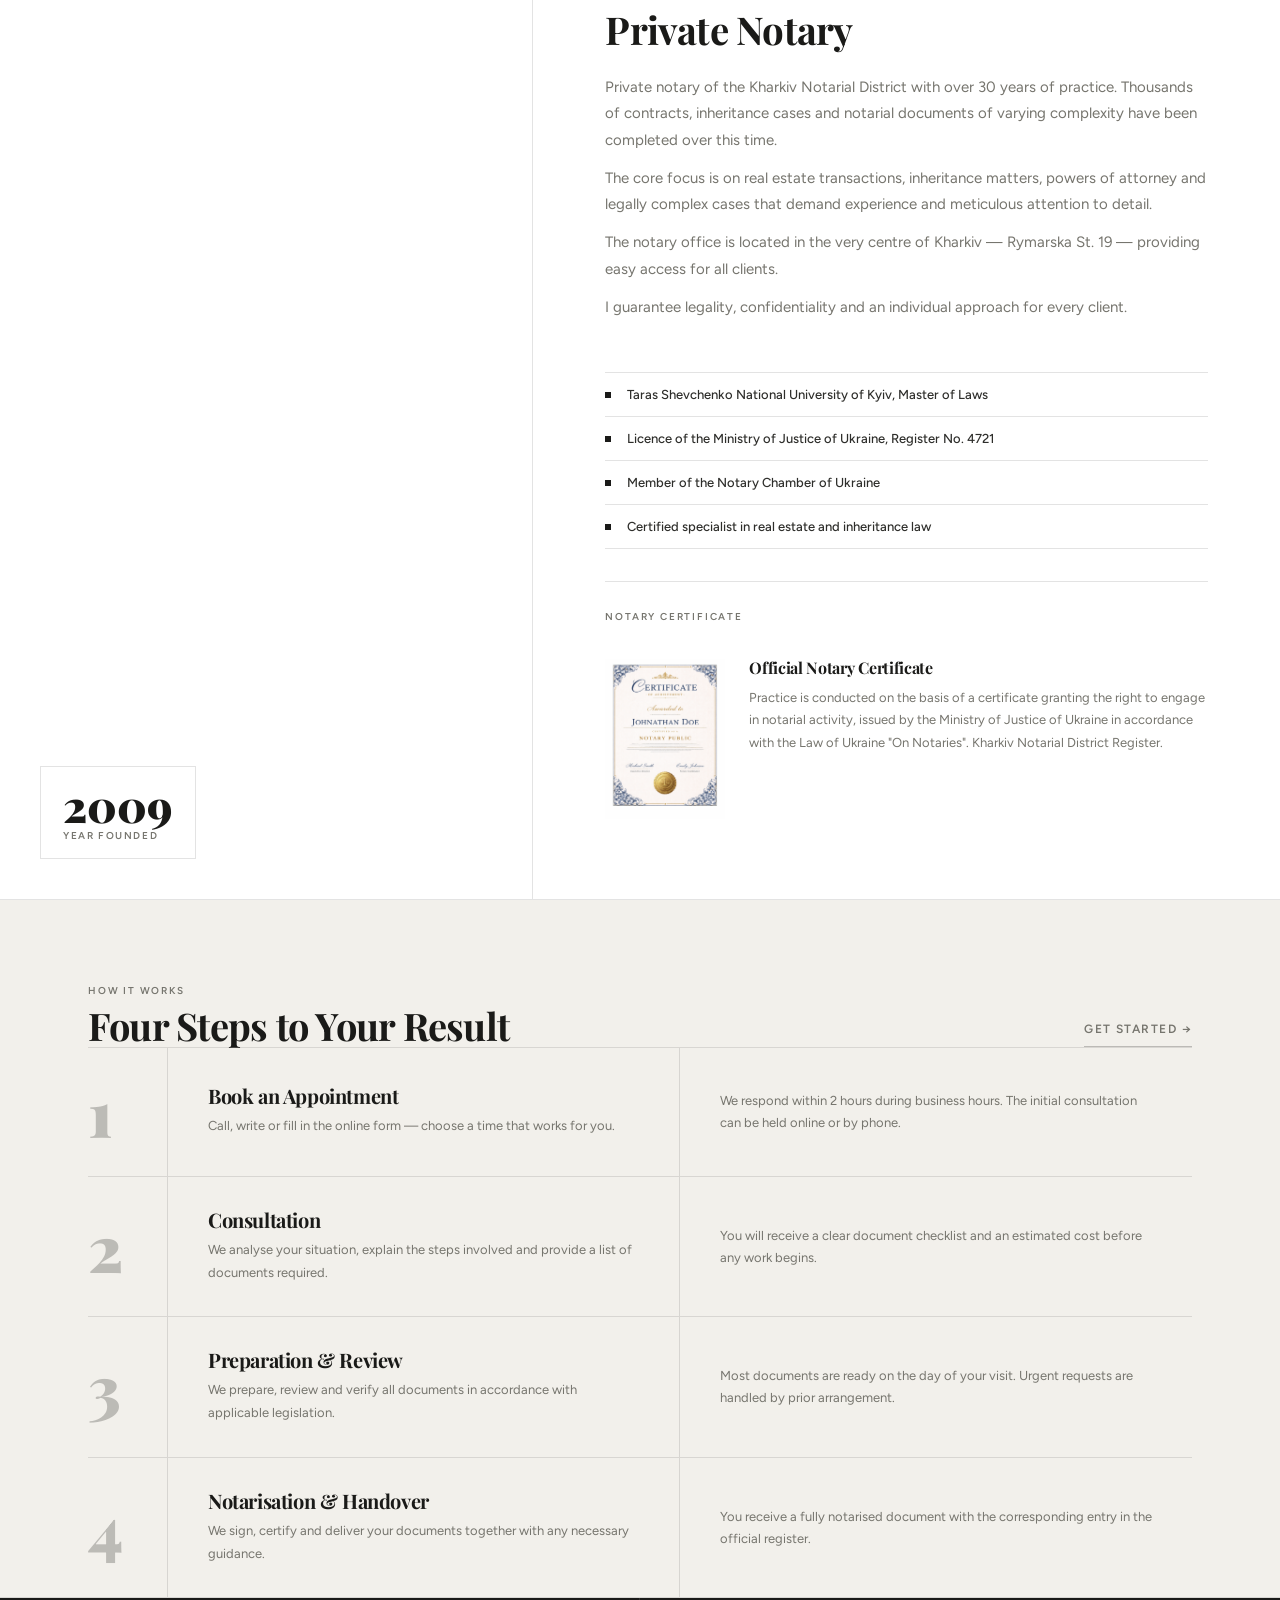
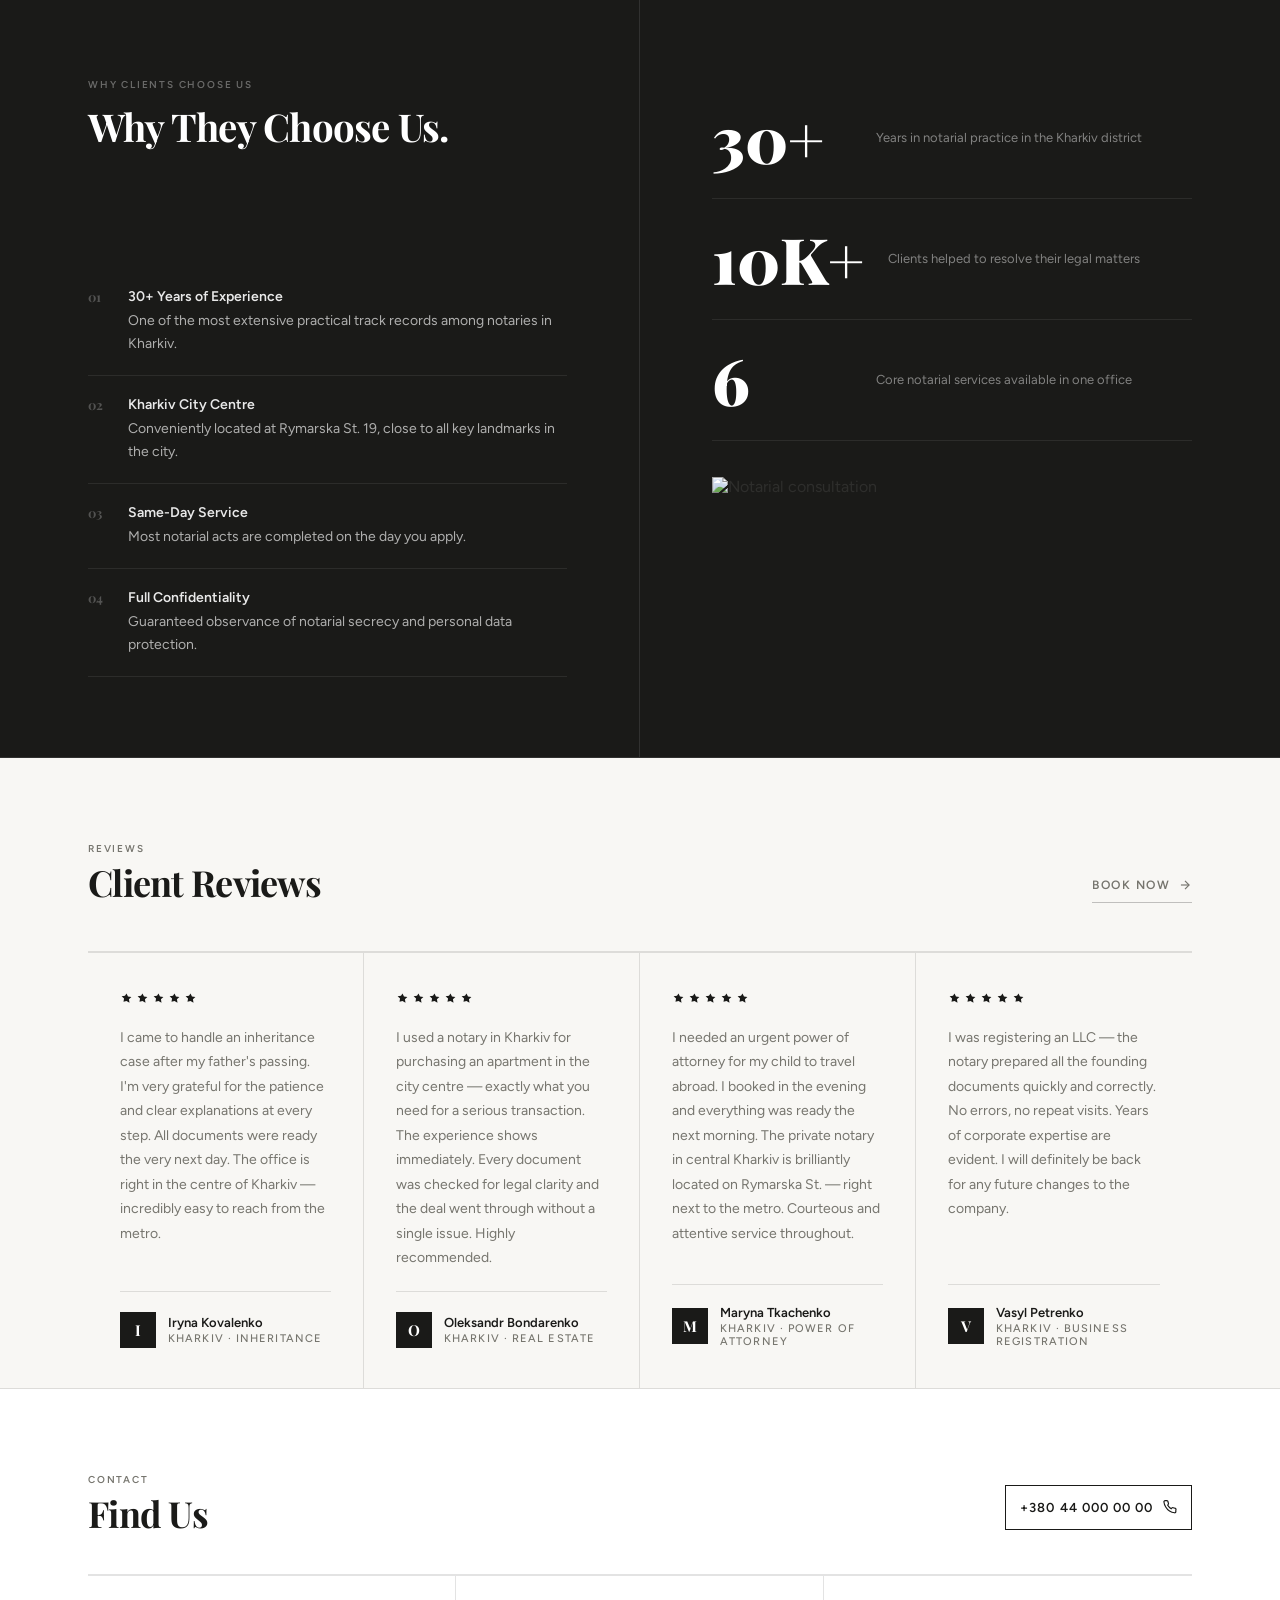
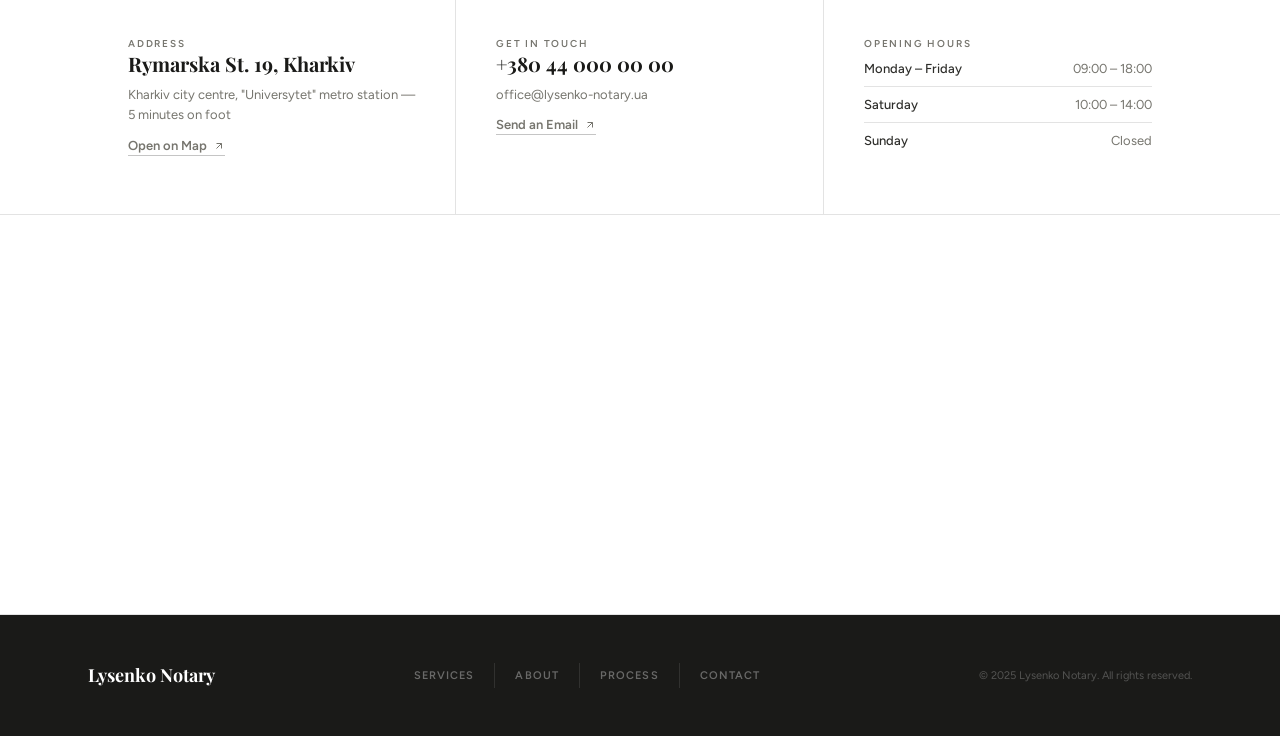
==== commit c460ad9c: "befor font-sixe changing" ====
--- a/index-en.html
+++ b/index-en.html
@@ -3,13 +3,15 @@
   <head>
     <meta charset="UTF-8" />
     <meta name="viewport" content="width=device-width,initial-scale=1.0" />
-    <title>Notary Lysenko — Professional Notary Services in Kyiv</title>
+    <title>
+      Notary Kharkiv City Centre — Rymarska St. 19 | 30+ Years Experience
+    </title>
     <meta
       name="description"
-      content="Private notary in Kyiv, Ukraine. Document notarization, powers of attorney, real estate, apostille. Book a consultation today."
+      content="Private notary in central Kharkiv (Rymarska St. 19). 30+ years of experience. Real estate, powers of attorney, inheritance, contracts. Fast and fully compliant."
     />
+    <link rel="alternate" hreflang="uk" href="index.html" />
     <link rel="alternate" hreflang="en" href="index-en.html" />
-    <link rel="alternate" hreflang="uk" href="index.html" />
     <link rel="preconnect" href="https://fonts.googleapis.com" />
     <link rel="preconnect" href="https://fonts.gstatic.com" crossorigin />
     <link
@@ -19,31 +21,25 @@
     <link rel="stylesheet" href="assets/css/style.css" />
   </head>
   <body>
-    <!-- HEADER -->
+    <!-- =====================================================
+     HEADER
+===================================================== -->
     <header class="site-header">
       <div class="wrap header-inner">
-        <a href="en.html" class="logo">
-          <span class="logo-name">Lysenko</span>
-          <span class="logo-title">Private Notary · Kyiv</span>
+        <a href="index-en.html" class="logo">
+          <span class="logo-name">Notary</span>
+          <span class="logo-title">Private Notary · Kharkiv</span>
         </a>
         <nav class="main-nav" aria-label="Main navigation">
           <a href="#services" class="nav-item">Services</a>
           <a href="#about" class="nav-item">About</a>
           <a href="#process" class="nav-item">Process</a>
-          <a href="#cta" class="nav-item">Book Consultation</a>
           <a href="#contact" class="nav-item">Contact</a>
         </nav>
         <div class="header-right">
           <div class="lang-toggle">
-            <button class="lang-btn" onclick="location.href = 'index.html'">
-              UA
-            </button>
-            <button
-              class="lang-btn on"
-              onclick="location.href = 'index-en.html'"
-            >
-              EN
-            </button>
+            <button class="lang-btn" data-lang="uk">UA</button>
+            <button class="lang-btn on" data-lang="en">EN</button>
           </div>
 
           <button
@@ -61,7 +57,7 @@
 
     <!-- Mobile nav -->
     <div class="mob-overlay" id="mobOverlay"></div>
-    <nav class="mob-panel" id="mobPanel" aria-label="Mobile navigation">
+    <nav class="mob-panel" id="mobPanel" aria-label="Mobile menu">
       <div class="mob-head">
         <span
           class="logo-name"
@@ -88,84 +84,89 @@
         <a href="#about" class="mob-link">About</a>
         <a href="#process" class="mob-link">Process</a>
         <a href="#trust" class="mob-link">Why Us</a>
-        <a href="#cta" class="mob-link">Book Consultation</a>
         <a href="#contact" class="mob-link">Contact</a>
       </div>
       <div class="mob-foot">
         <div class="mob-lang">
-          <button class="lang-btn" onclick="location.href = 'index.html'">
-            UA
-          </button>
-          <button class="lang-btn on" onclick="location.href = 'index-en.html'">
-            EN
-          </button>
+          <button class="lang-btn" data-lang="uk">UA</button>
+          <button class="lang-btn on" data-lang="en">EN</button>
         </div>
       </div>
     </nav>
 
     <main>
-      <!-- § 1 — HERO -->
+      <!-- =====================================================
+     § 1 — HERO
+===================================================== -->
       <section class="hero">
-        <div class="hero-left wrap" style="padding-right: 60px">
-          <div>
-            <div class="hero-tag" data-sr="up">
-              <div class="hero-tag-line"></div>
-              <span class="t-label">Notary Office · Kyiv</span>
-            </div>
-            <h1 class="hero-headline" data-sr="up" data-delay="80">
-              Reliable.<br /><em>Legal.</em><br />On Time.
-            </h1>
-            <p class="hero-sub" data-sr="up" data-delay="160">
-              Private notary Olena Lysenko — over 15 years certifying documents,
-              handling real estate and supporting transactions across Ukraine.
-            </p>
-            <div data-sr="up" data-delay="240">
-              <a href="#cta" class="btn-cta">
-                <span>Book a Consultation</span>
-                <svg
-                  viewBox="0 0 24 24"
-                  fill="none"
-                  stroke="currentColor"
-                  stroke-width="2"
+        <div class="wrap">
+          <div class="hero-left" style="padding-right: 60px">
+            <div>
+              <div class="hero-tag" data-sr="up">
+                <div class="hero-tag-line"></div>
+                <span class="t-label"
+                  >Notary Office · Kharkiv (City Centre)</span
                 >
-                  <line x1="5" y1="12" x2="19" y2="12" />
-                  <polyline points="12 5 19 12 12 19" />
-                </svg>
-              </a>
-            </div>
-          </div>
-          <div class="hero-bottom" data-sr="up" data-delay="320">
-            <div class="hero-stat">
-              <div class="hero-stat-num">15+</div>
-              <div class="hero-stat-label">Years Experience</div>
-            </div>
-            <div class="rule-v" style="height: 44px"></div>
-            <div class="hero-stat">
-              <div class="hero-stat-num">3,000+</div>
-              <div class="hero-stat-label">Clients Served</div>
-            </div>
-            <div class="rule-v" style="height: 44px"></div>
-            <div class="hero-stat">
-              <div class="hero-stat-num">100%</div>
-              <div class="hero-stat-label">Legal Compliance</div>
-            </div>
-          </div>
-        </div>
-        <div class="hero-right">
-          <img
-            class="hero-img"
-            src="https://images.unsplash.com/photo-1505664194779-8beaceb93744?w=900&auto=format&fit=crop&q=60&ixlib=rb-4.1.0&ixid=M3wxMjA3fDB8MHxzZWFyY2h8OHx8bGF3eWVyfGVufDB8fDB8fHww"
-            alt="Notary stamp and contract document"
-            loading="eager"
-          />
-          <div class="hero-img-caption">
-            <span class="hero-img-caption-text">Private Notary</span>
-            <span class="hero-img-caption-text">Kyiv, Ukraine</span>
+              </div>
+              <h1 class="hero-headline" data-sr="up" data-delay="80">
+                Private Notary in Kharkiv
+              </h1>
+              <p class="hero-sub" data-sr="up" data-delay="160">
+                Private notary in central Kharkiv (Rymarska St. 19) with over 30
+                years of experience. Contracts, inheritance, powers of attorney
+                and all notarial documents — handled quickly, professionally and
+                in full compliance with Ukrainian law.
+              </p>
+              <div data-sr="up" data-delay="240">
+                <a href="#contact" class="btn-cta">
+                  <span>Book a Consultation</span>
+                  <svg
+                    viewBox="0 0 24 24"
+                    fill="none"
+                    stroke="currentColor"
+                    stroke-width="2"
+                  >
+                    <line x1="5" y1="12" x2="19" y2="12" />
+                    <polyline points="12 5 19 12 12 19" />
+                  </svg>
+                </a>
+              </div>
+            </div>
+            <div class="hero-bottom" data-sr="up" data-delay="320">
+              <div class="hero-stat">
+                <div class="hero-stat-num">30+</div>
+                <div class="hero-stat-label">Years of Experience</div>
+              </div>
+              <div class="rule-v" style="height: 44px"></div>
+              <div class="hero-stat">
+                <div class="hero-stat-num">10,000+</div>
+                <div class="hero-stat-label">Clients Served</div>
+              </div>
+              <div class="rule-v" style="height: 44px"></div>
+              <div class="hero-stat">
+                <div class="hero-stat-num">100%</div>
+                <div class="hero-stat-label">Legal Compliance</div>
+              </div>
+            </div>
+          </div>
+          <div class="hero-right">
+            <img
+              class="hero-img"
+              src="https://images.unsplash.com/photo-1505664194779-8beaceb93744?w=900&auto=format&fit=crop&q=60&ixlib=rb-4.1.0&ixid=M3wxMjA3fDB8MHxzZWFyY2h8OHx8bGF3eWVyfGVufDB8fDB8fHww"
+              alt="Notarial seal and legal document"
+              loading="eager"
+            />
+            <div class="hero-img-caption">
+              <span class="hero-img-caption-text">Private Notary</span>
+              <span class="hero-img-caption-text">Kharkiv, Ukraine</span>
+            </div>
           </div>
         </div>
       </section>
 
-      <!-- § 2 — SERVICES -->
+      <!-- =====================================================
+     § 2 — SERVICES
+===================================================== -->
       <section class="services" id="services">
         <div class="wrap">
           <div class="services-head">
@@ -178,7 +179,7 @@
                 What We Offer
               </h2>
             </div>
-            <a href="#cta" class="btn-ghost" data-sr="right">
+            <a href="#contact" class="btn-ghost" data-sr="right">
               Book Now
               <svg
                 viewBox="0 0 24 24"
@@ -191,6 +192,19 @@
               </svg>
             </a>
           </div>
+        </div>
+        <div
+          class="wrap"
+          style="
+            padding-left: 0;
+            padding-right: 0;
+            max-width: 100%;
+            border-left: 48px solid transparent;
+            border-right: 48px solid transparent;
+          "
+          class="services-wrap"
+        >
+          <!-- re-use wrap but full-width the grid -->
         </div>
         <div style="border-top: 1px solid var(--rule)">
           <div class="wrap" style="padding: 0">
@@ -211,10 +225,10 @@
                     <line x1="16" y1="13" x2="8" y2="13" />
                   </svg>
                 </div>
-                <div class="svc-name">Document Notarization</div>
+                <div class="svc-name">Document Certification in Kharkiv</div>
                 <p class="svc-desc">
-                  Signatures, copies, translations and all civil law documents
-                  certified.
+                  Notarisation of signatures, copies, statements and
+                  translations in accordance with Ukrainian legal requirements.
                 </p>
               </div>
               <div class="service-item" data-sr="up" data-delay="60">
@@ -233,9 +247,12 @@
                     />
                   </svg>
                 </div>
-                <div class="svc-name">Powers of Attorney</div>
+                <div class="svc-name">
+                  Powers of Attorney (Ukraine & Abroad)
+                </div>
                 <p class="svc-desc">
-                  General and special powers of attorney for Ukraine and abroad.
+                  Preparation of general and special powers of attorney for use
+                  within Ukraine and internationally.
                 </p>
               </div>
               <div class="service-item" data-sr="up" data-delay="120">
@@ -251,10 +268,10 @@
                     <polyline points="9 22 9 12 15 12 15 22" />
                   </svg>
                 </div>
-                <div class="svc-name">Real Estate</div>
+                <div class="svc-name">Real Estate Notary in Kharkiv</div>
                 <p class="svc-desc">
-                  Purchase, sale, gift deeds, inheritance — handled
-                  transparently.
+                  Sale, gift, and inheritance of real estate with full legal
+                  due-diligence and title verification.
                 </p>
               </div>
               <div class="service-item" data-sr="up" data-delay="180">
@@ -266,14 +283,16 @@
                     stroke="currentColor"
                     stroke-width="1.6"
                   >
-                    <rect x="2" y="7" width="20" height="14" rx="0" />
+                    <rect x="2" y="7" width="20" height="14" rx="0" ry="0" />
                     <path d="M16 21V5a2 2 0 0 0-2-2h-4a2 2 0 0 0-2 2v16" />
                   </svg>
                 </div>
-                <div class="svc-name">Business Registration</div>
+                <div class="svc-name">
+                  Business Registration &amp; Amendments
+                </div>
                 <p class="svc-desc">
-                  Articles of association, founding agreements, LLCs and sole
-                  traders.
+                  Registration of sole traders and LLCs, amendments to founding
+                  documents, and corporate agreements.
                 </p>
               </div>
               <div class="service-item" data-sr="up" data-delay="240">
@@ -292,10 +311,10 @@
                     <line x1="16" y1="17" x2="8" y2="17" />
                   </svg>
                 </div>
-                <div class="svc-name">Contracts &amp; Agreements</div>
+                <div class="svc-name">Contracts &amp; Notarial Agreements</div>
                 <p class="svc-desc">
-                  Prenuptial contracts, loans, leases — all civil agreements
-                  notarized.
+                  Prenuptial agreements, loans, leases, gifts and other
+                  civil-law transactions.
                 </p>
               </div>
               <div class="service-item" data-sr="up" data-delay="300">
@@ -314,10 +333,12 @@
                     />
                   </svg>
                 </div>
-                <div class="svc-name">Apostille &amp; Legalization</div>
+                <div class="svc-name">
+                  Apostille &amp; International Documents
+                </div>
                 <p class="svc-desc">
-                  Documents prepared for international use. Ministry of Justice
-                  apostille.
+                  Preparation of documents for use abroad, apostille
+                  certification and legalisation.
                 </p>
               </div>
             </div>
@@ -325,57 +346,61 @@
         </div>
       </section>
 
-      <!-- § 3 — ABOUT -->
+      <!-- =====================================================
+     § 3 — ABOUT
+===================================================== -->
       <section class="about" id="about">
         <div class="about-img-col">
           <img
             src="https://images.unsplash.com/photo-1573497019940-1c28c88b4f3e?w=900&q=85"
-            alt="Notary Olena Lysenko"
+            alt="Private notary Lysenko"
             loading="lazy"
           />
           <div class="about-sticker">
             <div class="about-sticker-yr">2009</div>
-            <div class="about-sticker-txt">Founded</div>
+            <div class="about-sticker-txt">Year Founded</div>
           </div>
         </div>
         <div class="about-text-col">
           <span class="t-label" data-sr="up">About the Notary</span>
-          <h2
-            class="t-heading"
-            data-sr="up"
-            data-delay="80"
-            style="font-size: clamp(24px, 3vw, 38px)"
-          >
-            Olena Lysenko — Notary of the Kyiv Notarial District
-          </h2>
+          <h2 class="t-heading" data-sr="up" data-delay="80">Private Notary</h2>
           <p class="t-body" data-sr="up" data-delay="160">
-            For over 15 years I have helped clients navigate complex legal
-            matters — with clarity, reliability and full confidentiality. Every
-            document receives my personal attention.
+            Private notary of the Kharkiv Notarial District with over 30 years
+            of practice. Thousands of contracts, inheritance cases and notarial
+            documents of varying complexity have been completed over this time.
           </p>
           <p class="t-body" data-sr="up" data-delay="200">
-            Specializing in real estate transactions, corporate law and
-            international documents. I follow legislative changes closely and
-            maintain continuous professional development.
+            The core focus is on real estate transactions, inheritance matters,
+            powers of attorney and legally complex cases that demand experience
+            and meticulous attention to detail.
+          </p>
+          <p class="t-body" data-sr="up" data-delay="260">
+            The notary office is located in the very centre of Kharkiv —
+            Rymarska St. 19 — providing easy access for all clients.
+          </p>
+          <p class="t-body" data-sr="up" data-delay="300">
+            I guarantee legality, confidentiality and an individual approach for
+            every client.
           </p>
           <div class="about-creds" data-sr="up" data-delay="280">
             <div class="about-cred">
               <div class="cred-mark"></div>
               <span class="cred-text"
-                >Taras Shevchenko National University of Kyiv — Master of
+                >Taras Shevchenko National University of Kyiv, Master of
                 Laws</span
               >
             </div>
             <div class="about-cred">
               <div class="cred-mark"></div>
               <span class="cred-text"
-                >Ministry of Justice of Ukraine License, Registry #4721</span
+                >Licence of the Ministry of Justice of Ukraine, Register No.
+                4721</span
               >
             </div>
             <div class="about-cred">
               <div class="cred-mark"></div>
               <span class="cred-text"
-                >Member of the Notarial Chamber of Ukraine</span
+                >Member of the Notary Chamber of Ukraine</span
               >
             </div>
             <div class="about-cred">
@@ -385,10 +410,62 @@
               >
             </div>
           </div>
+
+          <!-- =====================================================
+         CERTIFICATE BLOCK — inserted after .about-creds
+    ===================================================== -->
+          <div class="about__certificate" data-sr="up" data-delay="340">
+            <div class="about__certificate-header">
+              <span class="t-label">Notary Certificate</span>
+            </div>
+            <div class="about__certificate-body">
+              <div class="about__certificate-img-wrap">
+                <img
+                  src="assets/img/certificate-notary.png"
+                  alt="Notary certificate Kharkiv Rymarska St. 19"
+                  loading="lazy"
+                  onerror="
+                    this.style.display = 'none';
+                    this.nextElementSibling.style.display = 'flex';
+                  "
+                />
+                <div class="about__certificate-placeholder" aria-hidden="true">
+                  <svg
+                    viewBox="0 0 48 48"
+                    fill="none"
+                    stroke="currentColor"
+                    stroke-width="1.2"
+                  >
+                    <rect x="6" y="4" width="36" height="40" rx="1" />
+                    <polyline points="14,4 14,20 24,14 34,20 34,4" />
+                    <line x1="14" y1="28" x2="34" y2="28" />
+                    <line x1="14" y1="34" x2="28" y2="34" />
+                  </svg>
+                </div>
+              </div>
+              <div class="about__certificate-text">
+                <h3
+                  class="t-heading"
+                  style="font-size: 16px; margin-bottom: 10px"
+                >
+                  Official Notary Certificate
+                </h3>
+                <p class="t-body" style="font-size: 13px">
+                  Practice is conducted on the basis of a certificate granting
+                  the right to engage in notarial activity, issued by the
+                  Ministry of Justice of Ukraine in accordance with the Law of
+                  Ukraine "On Notaries". Kharkiv Notarial District Register.
+                </p>
+              </div>
+            </div>
+          </div>
+          <!-- END CERTIFICATE BLOCK -->
         </div>
       </section>
 
-      <!-- § 4 — PROCESS -->
+      <!-- =====================================================
+     § 4 — PROCESS
+===================================================== -->
       <section class="process" id="process">
         <div class="wrap">
           <div class="process-head">
@@ -396,11 +473,9 @@
               <span class="t-label" style="display: block; margin-bottom: 8px"
                 >How It Works</span
               >
-              <h2 class="t-heading" style="font-size: clamp(24px, 3vw, 38px)">
-                Four Steps to Your Result
-              </h2>
-            </div>
-            <a href="#cta" class="btn-ghost" data-sr="right">Get Started →</a>
+              <h2 class="t-heading">Four Steps to Your Result</h2>
+            </div>
+            <a href="#contact" class="btn-ghost" data-sr="right">Get Started →</a>
           </div>
           <div class="process-steps">
             <div class="process-step" data-sr="up" data-delay="0">
@@ -410,32 +485,30 @@
                   Book an Appointment
                 </h3>
                 <p class="t-body" style="font-size: 13px">
-                  Call, message or complete our online form — choose a time that
-                  suits you.
+                  Call, write or fill in the online form — choose a time that
+                  works for you.
                 </p>
               </div>
               <div class="step-note">
                 <p class="step-note-txt">
-                  We respond within 2 hours during business hours. Initial
-                  consultations can be held by phone or video call.
+                  We respond within 2 hours during business hours. The initial
+                  consultation can be held online or by phone.
                 </p>
               </div>
             </div>
             <div class="process-step" data-sr="up" data-delay="80">
               <div class="step-num">2</div>
               <div class="step-body">
-                <h3 class="t-heading" style="font-size: 20px">
-                  Initial Consultation
-                </h3>
+                <h3 class="t-heading" style="font-size: 20px">Consultation</h3>
                 <p class="t-body" style="font-size: 13px">
-                  We review your situation, explain the process and provide a
-                  document checklist.
+                  We analyse your situation, explain the steps involved and
+                  provide a list of documents required.
                 </p>
               </div>
               <div class="step-note">
                 <p class="step-note-txt">
-                  You will receive a clear list of required documents and an
-                  estimated cost before we begin any work.
+                  You will receive a clear document checklist and an estimated
+                  cost before any work begins.
                 </p>
               </div>
             </div>
@@ -446,14 +519,14 @@
                   Preparation &amp; Review
                 </h3>
                 <p class="t-body" style="font-size: 13px">
-                  We draft, verify and review documents in full compliance with
-                  Ukrainian law.
+                  We prepare, review and verify all documents in accordance with
+                  applicable legislation.
                 </p>
               </div>
               <div class="step-note">
                 <p class="step-note-txt">
-                  Most documents are ready on the day of your appointment.
-                  Urgent processing is available on request.
+                  Most documents are ready on the day of your visit. Urgent
+                  requests are handled by prior arrangement.
                 </p>
               </div>
             </div>
@@ -461,17 +534,17 @@
               <div class="step-num">4</div>
               <div class="step-body">
                 <h3 class="t-heading" style="font-size: 20px">
-                  Certification &amp; Handover
+                  Notarisation &amp; Handover
                 </h3>
                 <p class="t-body" style="font-size: 13px">
-                  Documents are signed, notarially certified and handed to you
-                  with full guidance.
+                  We sign, certify and deliver your documents together with any
+                  necessary guidance.
                 </p>
               </div>
               <div class="step-note">
                 <p class="step-note-txt">
-                  You receive your completed documents with the notarial seal
-                  and a registry entry confirmation.
+                  You receive a fully notarised document with the corresponding
+                  entry in the official register.
                 </p>
               </div>
             </div>
@@ -479,7 +552,9 @@
         </div>
       </section>
 
-      <!-- § 5 — TRUST -->
+      <!-- =====================================================
+     § 5 — TRUST
+===================================================== -->
       <section class="trust" id="trust">
         <div class="wrap">
           <div class="trust-inner">
@@ -492,14 +567,14 @@
                     display: block;
                     margin-bottom: 14px;
                   "
-                  >Why clients choose us</span
+                  >Why Clients Choose Us</span
                 >
                 <h2
                   class="t-heading"
                   style="color: var(--white); font-size: clamp(26px, 3vw, 40px)"
                   data-sr="up"
                 >
-                  Trust is not a promise. It is a result.
+                  Why They Choose Us.
                 </h2>
               </div>
               <div class="trust-reasons" data-sr="up" data-delay="120">
@@ -507,41 +582,41 @@
                   <span class="trust-reason-num">01</span>
                   <div>
                     <span class="trust-reason-title"
-                      >Ministry of Justice Licensed</span
+                      >30+ Years of Experience</span
                     >
                     <span class="trust-reason-txt"
-                      >Fully licensed notary office listed in the State Register
-                      of Notaries of Ukraine.</span
+                      >One of the most extensive practical track records among
+                      notaries in Kharkiv.</span
                     >
                   </div>
                 </div>
                 <div class="trust-reason">
                   <span class="trust-reason-num">02</span>
                   <div>
-                    <span class="trust-reason-title">Transparent Pricing</span>
+                    <span class="trust-reason-title">Kharkiv City Centre</span>
                     <span class="trust-reason-txt"
-                      >Fixed fees, no hidden charges. Full cost disclosed before
-                      any work begins.</span
+                      >Conveniently located at Rymarska St. 19, close to all key
+                      landmarks in the city.</span
                     >
                   </div>
                 </div>
                 <div class="trust-reason">
                   <span class="trust-reason-num">03</span>
                   <div>
-                    <span class="trust-reason-title">Strict Deadlines</span>
+                    <span class="trust-reason-title">Same-Day Service</span>
                     <span class="trust-reason-txt"
-                      >Most documents are ready same day. Urgent processing
-                      available on request.</span
+                      >Most notarial acts are completed on the day you
+                      apply.</span
                     >
                   </div>
                 </div>
                 <div class="trust-reason">
                   <span class="trust-reason-num">04</span>
                   <div>
-                    <span class="trust-reason-title">Notarial Secrecy</span>
+                    <span class="trust-reason-title">Full Confidentiality</span>
                     <span class="trust-reason-txt"
-                      >Absolute confidentiality of all information — a legal
-                      obligation and personal commitment.</span
+                      >Guaranteed observance of notarial secrecy and personal
+                      data protection.</span
                     >
                   </div>
                 </div>
@@ -549,27 +624,27 @@
             </div>
             <div class="trust-right" data-sr="right">
               <div class="trust-stat-row">
-                <div class="trust-stat-big">15+</div>
+                <div class="trust-stat-big">30+</div>
                 <div class="trust-stat-desc">
-                  Years of notarial practice in the Kyiv district
+                  Years in notarial practice in the Kharkiv district
                 </div>
               </div>
               <div class="trust-stat-row">
-                <div class="trust-stat-big">3K+</div>
+                <div class="trust-stat-big">10K+</div>
                 <div class="trust-stat-desc">
-                  Clients helped resolve their legal matters
+                  Clients helped to resolve their legal matters
                 </div>
               </div>
               <div class="trust-stat-row">
                 <div class="trust-stat-big">6</div>
                 <div class="trust-stat-desc">
-                  Core notary services available under one roof
+                  Core notarial services available in one office
                 </div>
               </div>
               <div class="trust-photo" style="margin-top: 36px">
                 <img
                   src="https://images.unsplash.com/photo-1450101499163-c8848c66ca85?w=900&auto=format&fit=crop&q=60&ixlib=rb-4.1.0&ixid=M3wxMjA3fDB8MHxzZWFyY2h8Nnx8bGF3eWVyfGVufDB8fDB8fHww"
-                  alt="Notary consultation"
+                  alt="Notarial consultation"
                   loading="lazy"
                 />
               </div>
@@ -578,116 +653,238 @@
         </div>
       </section>
 
-      <!-- § 6 — CTA -->
-      <section class="cta-section" id="cta">
+      <!-- =====================================================
+     § 5.5 — REVIEWS
+===================================================== -->
+      <section class="reviews" id="reviews">
         <div class="wrap">
-          <div class="cta-inner">
-            <div class="cta-left" data-sr="left">
-              <div class="cta-super desktop-visible" aria-hidden="true">
-                CON-<br />SUL-<br />TA-<br />TION
-              </div>
-
-              <div class="cta-super mobile-visible" aria-hidden="true">
-                CONSUL-<br />TATION
-              </div>
-            </div>
-            <div class="cta-right">
-              <div data-sr="up">
-                <span
-                  class="t-label"
-                  style="display: block; margin-bottom: 12px"
-                  >Book Now</span
-                >
-                <h2 class="t-heading" style="font-size: clamp(24px, 3vw, 36px)">
-                  Get a notary consultation today
-                </h2>
-              </div>
-              <p class="t-body" data-sr="up" data-delay="80">
-                Leave your details — we will get back to you within 2 hours and
-                arrange a convenient time.
-              </p>
-              <form
-                class="cta-form"
-                id="contactForm"
-                data-sr="up"
-                data-delay="160"
-                novalidate
-              >
-                <div class="cta-field">
-                  <label for="name">Your Name</label>
-                  <input
-                    type="text"
-                    id="name"
-                    name="name"
-                    placeholder="John Smith"
-                    required
-                  />
-                </div>
-                <div class="cta-field">
-                  <label for="phone">Phone</label>
-                  <input
-                    type="tel"
-                    id="phone"
-                    name="phone"
-                    placeholder="+380 00 000 00 00"
-                    required
-                  />
-                </div>
-                <div class="cta-field">
-                  <label for="service">Service Needed</label>
-                  <input
-                    type="text"
-                    id="service"
-                    name="service"
-                    placeholder="e.g. power of attorney, real estate…"
-                  />
-                </div>
-                <div class="cta-field">
-                  <label for="message">Message (optional)</label>
-                  <textarea
-                    id="message"
-                    name="message"
-                    placeholder="Briefly describe your situation…"
-                  ></textarea>
-                </div>
-                <div class="form-foot">
-                  <span class="form-note"
-                    >We respond within 2 hours on business days</span
+          <div class="reviews-head">
+            <div data-sr="up">
+              <span class="t-label" style="display: block; margin-bottom: 8px"
+                >Reviews</span
+              >
+              <h2 class="t-heading" style="font-size: clamp(24px, 3vw, 36px)">
+                Client Reviews
+              </h2>
+            </div>
+            <a href="#contact" class="btn-ghost" data-sr="right">
+              Book Now
+              <svg
+                viewBox="0 0 24 24"
+                fill="none"
+                stroke="currentColor"
+                stroke-width="2"
+              >
+                <line x1="5" y1="12" x2="19" y2="12" />
+                <polyline points="12 5 19 12 12 19" />
+              </svg>
+            </a>
+          </div>
+
+          <div class="reviews-grid">
+            <article class="review" data-sr="up" data-delay="0">
+              <div class="review__stars" aria-label="Rating 5 out of 5">
+                <svg viewBox="0 0 16 16" fill="currentColor">
+                  <path
+                    d="M8 .5l1.854 3.756 4.146.603-3 2.924.708 4.127L8 9.693l-3.708 1.217L5 6.783 2 3.859l4.146-.603z"
+                  />
+                </svg>
+                <svg viewBox="0 0 16 16" fill="currentColor">
+                  <path
+                    d="M8 .5l1.854 3.756 4.146.603-3 2.924.708 4.127L8 9.693l-3.708 1.217L5 6.783 2 3.859l4.146-.603z"
+                  />
+                </svg>
+                <svg viewBox="0 0 16 16" fill="currentColor">
+                  <path
+                    d="M8 .5l1.854 3.756 4.146.603-3 2.924.708 4.127L8 9.693l-3.708 1.217L5 6.783 2 3.859l4.146-.603z"
+                  />
+                </svg>
+                <svg viewBox="0 0 16 16" fill="currentColor">
+                  <path
+                    d="M8 .5l1.854 3.756 4.146.603-3 2.924.708 4.127L8 9.693l-3.708 1.217L5 6.783 2 3.859l4.146-.603z"
+                  />
+                </svg>
+                <svg viewBox="0 0 16 16" fill="currentColor">
+                  <path
+                    d="M8 .5l1.854 3.756 4.146.603-3 2.924.708 4.127L8 9.693l-3.708 1.217L5 6.783 2 3.859l4.146-.603z"
+                  />
+                </svg>
+              </div>
+              <blockquote class="review__text">
+                <p>
+                  I came to handle an inheritance case after my father's
+                  passing. I'm very grateful for the patience and clear
+                  explanations at every step. All documents were ready the very
+                  next day. The office is right in the centre of Kharkiv —
+                  incredibly easy to reach from the metro.
+                </p>
+              </blockquote>
+              <footer class="review__footer">
+                <div class="review__author-avatar" aria-hidden="true">I</div>
+                <div class="review__author-info">
+                  <span class="review__author">Iryna Kovalenko</span>
+                  <span class="review__meta">Kharkiv · Inheritance</span>
+                </div>
+              </footer>
+            </article>
+
+            <article class="review" data-sr="up" data-delay="80">
+              <div class="review__stars" aria-label="Rating 5 out of 5">
+                <svg viewBox="0 0 16 16" fill="currentColor">
+                  <path
+                    d="M8 .5l1.854 3.756 4.146.603-3 2.924.708 4.127L8 9.693l-3.708 1.217L5 6.783 2 3.859l4.146-.603z"
+                  />
+                </svg>
+                <svg viewBox="0 0 16 16" fill="currentColor">
+                  <path
+                    d="M8 .5l1.854 3.756 4.146.603-3 2.924.708 4.127L8 9.693l-3.708 1.217L5 6.783 2 3.859l4.146-.603z"
+                  />
+                </svg>
+                <svg viewBox="0 0 16 16" fill="currentColor">
+                  <path
+                    d="M8 .5l1.854 3.756 4.146.603-3 2.924.708 4.127L8 9.693l-3.708 1.217L5 6.783 2 3.859l4.146-.603z"
+                  />
+                </svg>
+                <svg viewBox="0 0 16 16" fill="currentColor">
+                  <path
+                    d="M8 .5l1.854 3.756 4.146.603-3 2.924.708 4.127L8 9.693l-3.708 1.217L5 6.783 2 3.859l4.146-.603z"
+                  />
+                </svg>
+                <svg viewBox="0 0 16 16" fill="currentColor">
+                  <path
+                    d="M8 .5l1.854 3.756 4.146.603-3 2.924.708 4.127L8 9.693l-3.708 1.217L5 6.783 2 3.859l4.146-.603z"
+                  />
+                </svg>
+              </div>
+              <blockquote class="review__text">
+                <p>
+                  I used a notary in Kharkiv for purchasing an apartment in the
+                  city centre — exactly what you need for a serious transaction.
+                  The experience shows immediately. Every document was checked
+                  for legal clarity and the deal went through without a single
+                  issue. Highly recommended.
+                </p>
+              </blockquote>
+              <footer class="review__footer">
+                <div class="review__author-avatar" aria-hidden="true">O</div>
+                <div class="review__author-info">
+                  <span class="review__author">Oleksandr Bondarenko</span>
+                  <span class="review__meta">Kharkiv · Real Estate</span>
+                </div>
+              </footer>
+            </article>
+
+            <article class="review" data-sr="up" data-delay="160">
+              <div class="review__stars" aria-label="Rating 5 out of 5">
+                <svg viewBox="0 0 16 16" fill="currentColor">
+                  <path
+                    d="M8 .5l1.854 3.756 4.146.603-3 2.924.708 4.127L8 9.693l-3.708 1.217L5 6.783 2 3.859l4.146-.603z"
+                  />
+                </svg>
+                <svg viewBox="0 0 16 16" fill="currentColor">
+                  <path
+                    d="M8 .5l1.854 3.756 4.146.603-3 2.924.708 4.127L8 9.693l-3.708 1.217L5 6.783 2 3.859l4.146-.603z"
+                  />
+                </svg>
+                <svg viewBox="0 0 16 16" fill="currentColor">
+                  <path
+                    d="M8 .5l1.854 3.756 4.146.603-3 2.924.708 4.127L8 9.693l-3.708 1.217L5 6.783 2 3.859l4.146-.603z"
+                  />
+                </svg>
+                <svg viewBox="0 0 16 16" fill="currentColor">
+                  <path
+                    d="M8 .5l1.854 3.756 4.146.603-3 2.924.708 4.127L8 9.693l-3.708 1.217L5 6.783 2 3.859l4.146-.603z"
+                  />
+                </svg>
+                <svg viewBox="0 0 16 16" fill="currentColor">
+                  <path
+                    d="M8 .5l1.854 3.756 4.146.603-3 2.924.708 4.127L8 9.693l-3.708 1.217L5 6.783 2 3.859l4.146-.603z"
+                  />
+                </svg>
+              </div>
+              <blockquote class="review__text">
+                <p>
+                  I needed an urgent power of attorney for my child to travel
+                  abroad. I booked in the evening and everything was ready the
+                  next morning. The private notary in central Kharkiv is
+                  brilliantly located on Rymarska St. — right next to the metro.
+                  Courteous and attentive service throughout.
+                </p>
+              </blockquote>
+              <footer class="review__footer">
+                <div class="review__author-avatar" aria-hidden="true">M</div>
+                <div class="review__author-info">
+                  <span class="review__author">Maryna Tkachenko</span>
+                  <span class="review__meta">Kharkiv · Power of Attorney</span>
+                </div>
+              </footer>
+            </article>
+
+            <article class="review" data-sr="up" data-delay="240">
+              <div class="review__stars" aria-label="Rating 5 out of 5">
+                <svg viewBox="0 0 16 16" fill="currentColor">
+                  <path
+                    d="M8 .5l1.854 3.756 4.146.603-3 2.924.708 4.127L8 9.693l-3.708 1.217L5 6.783 2 3.859l4.146-.603z"
+                  />
+                </svg>
+                <svg viewBox="0 0 16 16" fill="currentColor">
+                  <path
+                    d="M8 .5l1.854 3.756 4.146.603-3 2.924.708 4.127L8 9.693l-3.708 1.217L5 6.783 2 3.859l4.146-.603z"
+                  />
+                </svg>
+                <svg viewBox="0 0 16 16" fill="currentColor">
+                  <path
+                    d="M8 .5l1.854 3.756 4.146.603-3 2.924.708 4.127L8 9.693l-3.708 1.217L5 6.783 2 3.859l4.146-.603z"
+                  />
+                </svg>
+                <svg viewBox="0 0 16 16" fill="currentColor">
+                  <path
+                    d="M8 .5l1.854 3.756 4.146.603-3 2.924.708 4.127L8 9.693l-3.708 1.217L5 6.783 2 3.859l4.146-.603z"
+                  />
+                </svg>
+                <svg viewBox="0 0 16 16" fill="currentColor">
+                  <path
+                    d="M8 .5l1.854 3.756 4.146.603-3 2.924.708 4.127L8 9.693l-3.708 1.217L5 6.783 2 3.859l4.146-.603z"
+                  />
+                </svg>
+              </div>
+              <blockquote class="review__text">
+                <p>
+                  I was registering an LLC — the notary prepared all the
+                  founding documents quickly and correctly. No errors, no repeat
+                  visits. Years of corporate expertise are evident. I will
+                  definitely be back for any future changes to the company.
+                </p>
+              </blockquote>
+              <footer class="review__footer">
+                <div class="review__author-avatar" aria-hidden="true">V</div>
+                <div class="review__author-info">
+                  <span class="review__author">Vasyl Petrenko</span>
+                  <span class="review__meta"
+                    >Kharkiv · Business Registration</span
                   >
-                  <button
-                    type="submit"
-                    class="btn-cta"
-                    data-sending="Sending…"
-                    data-sent="Sent ✓"
-                  >
-                    <span>Book a Consultation</span>
-                    <svg
-                      viewBox="0 0 24 24"
-                      fill="none"
-                      stroke="currentColor"
-                      stroke-width="2"
-                    >
-                      <line x1="5" y1="12" x2="19" y2="12" />
-                      <polyline points="12 5 19 12 12 19" />
-                    </svg>
-                  </button>
-                </div>
-              </form>
-            </div>
+                </div>
+              </footer>
+            </article>
           </div>
         </div>
       </section>
 
-      <!-- § 7 — CONTACT -->
+      <!-- =====================================================
+     § 6 — CONTACT / FIND US
+     (merged: CTA + Address + Get in Touch + Opening Hours; form removed)
+===================================================== -->
       <section class="contact" id="contact">
         <div class="wrap">
+
+          <!-- Head row: label + H2 + phone CTA -->
           <div class="contact-head">
             <div data-sr="up">
               <span class="t-label" style="display: block; margin-bottom: 8px"
                 >Contact</span
               >
               <h2 class="t-heading" style="font-size: clamp(24px, 3vw, 36px)">
-                Find Our Office
+                Find Us
               </h2>
             </div>
             <a
@@ -709,19 +906,24 @@
               </svg>
             </a>
           </div>
+
+          <!-- Info grid: 3 columns -->
           <div class="contact-grid">
+
+            <!-- Col 1 — Address -->
             <div class="contact-col" data-sr="up" data-delay="0">
-              <span class="t-label" style="margin-bottom: 20px; display: block"
-                >Address</span
-              >
-              <div class="contact-val">
-                26 Khreshchatyk St<br />Office 401, Kyiv
-              </div>
+              <span class="t-label">Address</span>
+              <div class="contact-val">Rymarska St. 19, Kharkiv</div>
               <p class="contact-note">
-                Khreshchatyk metro station — 3 minutes on foot.
+                Kharkiv city centre, "Universytet" metro station — 5 minutes on foot
               </p>
-              <a href="#" class="contact-link"
-                >Open in Maps
+              <a
+                href="https://maps.google.com/?q=Rymarska+St+19+Kharkiv"
+                class="contact-link"
+                target="_blank"
+                rel="noopener"
+              >
+                Open on Map
                 <svg
                   viewBox="0 0 24 24"
                   fill="none"
@@ -733,14 +935,14 @@
                 </svg>
               </a>
             </div>
+
+            <!-- Col 2 — Get in Touch -->
             <div class="contact-col" data-sr="up" data-delay="80">
-              <span class="t-label" style="margin-bottom: 20px; display: block"
-                >Contact</span
-              >
+              <span class="t-label">Get in Touch</span>
               <div class="contact-val">+380 44 000 00 00</div>
               <p class="contact-note">office@lysenko-notary.ua</p>
-              <a href="mailto:office@lysenko-notary.ua" class="contact-link"
-                >Send Email
+              <a href="mailto:office@lysenko-notary.ua" class="contact-link">
+                Send an Email
                 <svg
                   viewBox="0 0 24 24"
                   fill="none"
@@ -752,10 +954,10 @@
                 </svg>
               </a>
             </div>
+
+            <!-- Col 3 — Opening Hours -->
             <div class="contact-col" data-sr="up" data-delay="160">
-              <span class="t-label" style="margin-bottom: 20px; display: block"
-                >Office Hours</span
-              >
+              <span class="t-label">Opening Hours</span>
               <div class="hours-list">
                 <div class="hours-row">
                   <span class="hours-day">Monday – Friday</span
@@ -770,11 +972,32 @@
                 </div>
               </div>
             </div>
-          </div>
-        </div>
+
+          </div><!-- /contact-grid -->
+
+        </div><!-- /wrap (info) -->
+
+        <!-- Full-width Google Map -->
+        <div class="contact-map" data-sr="up" data-delay="80">
+          <iframe
+            src="https://www.google.com/maps/embed?pb=!1m18!1m12!1m3!1d2573.2!2d36.2294!3d49.9953!2m3!1f0!2f0!3f0!3m2!1i1024!2i768!4f13.1!3m3!1m2!1s0x4127a09b56e7c5af%3A0x1!2z0YPQuy4g0KDQuNC80LDRgNGB0YzQutCwLCAxOSwg0KXQsNGA0LrRltCy!5e0!3m2!1sen!2sua!4v1700000000000"
+            width="100%"
+            height="100%"
+            style="border: 0"
+            allowfullscreen=""
+            loading="lazy"
+            referrerpolicy="no-referrer-when-downgrade"
+            title="Notary Kharkiv — Rymarska St. 19"
+          ></iframe>
+        </div><!-- /contact-map -->
+
       </section>
+
     </main>
 
+    <!-- =====================================================
+     FOOTER
+===================================================== -->
     <footer class="site-footer">
       <div class="wrap footer-inner">
         <div class="footer-logo">Lysenko Notary</div>
@@ -785,99 +1008,11 @@
           <a href="#contact" class="footer-link">Contact</a>
         </div>
         <div class="footer-copy">
-          © 2025 Notary Lysenko. All rights reserved.
+          © 2025 Lysenko Notary. All rights reserved.
         </div>
       </div>
     </footer>
 
-    <script>
-      (function () {
-        "use strict";
-        const hdr = document.querySelector(".site-header");
-        window.addEventListener(
-          "scroll",
-          () => {
-            hdr.style.boxShadow =
-              window.scrollY > 8 ? "0 1px 20px rgba(26,26,24,.08)" : "none";
-          },
-          { passive: true },
-        );
-        const ham = document.getElementById("hamburger"),
-          panel = document.getElementById("mobPanel"),
-          overlay = document.getElementById("mobOverlay"),
-          close = document.getElementById("mobClose");
-        function openMenu() {
-          ham.classList.add("open");
-          ham.setAttribute("aria-expanded", "true");
-          panel.classList.add("open");
-          overlay.style.display = "block";
-          requestAnimationFrame(() => overlay.classList.add("show"));
-          document.body.style.overflow = "hidden";
-        }
-        function closeMenu() {
-          ham.classList.remove("open");
-          ham.setAttribute("aria-expanded", "false");
-          panel.classList.remove("open");
-          overlay.classList.remove("show");
-          document.body.style.overflow = "";
-          setTimeout(() => {
-            overlay.style.display = "none";
-          }, 350);
-        }
-        ham && ham.addEventListener("click", openMenu);
-        close && close.addEventListener("click", closeMenu);
-        overlay && overlay.addEventListener("click", closeMenu);
-        document
-          .querySelectorAll(".mob-link")
-          .forEach((l) => l.addEventListener("click", closeMenu));
-        document.addEventListener("keydown", (e) => {
-          if (e.key === "Escape") closeMenu();
-        });
-        const els = document.querySelectorAll("[data-sr]");
-        if ("IntersectionObserver" in window) {
-          const io = new IntersectionObserver(
-            (entries) => {
-              entries.forEach((e) => {
-                if (e.isIntersecting) {
-                  const d = +(e.target.dataset.delay || 0);
-                  setTimeout(() => e.target.classList.add("in"), d);
-                  io.unobserve(e.target);
-                }
-              });
-            },
-            { threshold: 0.1, rootMargin: "0px 0px -40px 0px" },
-          );
-          els.forEach((el) => io.observe(el));
-        } else {
-          els.forEach((el) => el.classList.add("in"));
-        }
-        const form = document.getElementById("contactForm");
-        if (form) {
-          form.addEventListener("submit", function (e) {
-            e.preventDefault();
-            const btn = this.querySelector("[type=submit]");
-            const orig = btn.querySelector("span").textContent;
-            btn.querySelector("span").textContent =
-              btn.dataset.sending || "Sending…";
-            btn.disabled = true;
-            setTimeout(() => {
-              btn.querySelector("span").textContent =
-                btn.dataset.sent || "Sent ✓";
-              btn.style.background = "#2A6E4A";
-              btn.style.borderColor = "#2A6E4A";
-              btn.style.color = "#fff";
-              setTimeout(() => {
-                btn.querySelector("span").textContent = orig;
-                btn.disabled = false;
-                btn.style.background = "";
-                btn.style.borderColor = "";
-                btn.style.color = "";
-                form.reset();
-              }, 4000);
-            }, 1400);
-          });
-        }
-      })();
-    </script>
+    <script src="assets/js/script.js"></script>
   </body>
 </html>
--- a/assets/css/style.css
+++ b/assets/css/style.css
@@ -755,7 +755,6 @@
 .about__certificate-img-wrap {
   position: relative;
   aspect-ratio: 3 / 4;
-  border: 1px solid var(--rule-dark);
   overflow: hidden;
   background: var(--warm-gray);
 }
@@ -763,6 +762,8 @@
   width: 100%;
   height: 100%;
   object-fit: cover;
+  position: relative;
+  z-index: 1;
 }
 .about__certificate-placeholder {
   display: flex;
@@ -773,6 +774,7 @@
   position: absolute;
   inset: 0;
   background: var(--warm-gray);
+  z-index: 0;
 }
 .about__certificate-placeholder svg {
   width: 40px;
@@ -1087,290 +1089,7 @@
   }
 }
 
-/* =====================================================
-   CTA BANNER — urgent dark strip
-===================================================== */
-.cta-banner {
-  background: var(--ink);
-  border-bottom: 1px solid rgba(255, 255, 255, 0.08);
-  overflow: hidden;
-}
-.cta-banner__inner {
-  display: grid;
-  grid-template-columns: 1fr 1fr;
-  gap: 80px;
-  align-items: center;
-  padding: 88px 0;
-}
-.cta-banner__tag {
-  display: flex;
-  align-items: center;
-  gap: 12px;
-  margin-bottom: 28px;
-}
-.cta-banner__tag-line {
-  width: 28px;
-  height: 1px;
-  background: rgba(255, 255, 255, 0.25);
-}
-.cta-banner__title {
-  font-family: var(--font-d);
-  font-size: clamp(40px, 5vw, 68px);
-  font-weight: 900;
-  line-height: 0.92;
-  letter-spacing: -0.04em;
-  color: var(--white);
-  margin-bottom: 28px;
-}
-.cta-banner__title em {
-  font-style: normal;
-  color: rgba(255, 255, 255, 0.4);
-}
-.cta-banner__sub {
-  font-size: 14px;
-  font-weight: 400;
-  line-height: 1.7;
-  color: rgba(255, 255, 255, 0.5);
-  max-width: 340px;
-}
-.cta-banner__right {
-  display: flex;
-  flex-direction: column;
-  gap: 40px;
-}
-.cta-banner__actions {
-  display: flex;
-  flex-direction: column;
-  gap: 12px;
-}
-.cta-banner__btn {
-  display: inline-flex;
-  align-items: center;
-  gap: 12px;
-  font-family: var(--font-b);
-  font-size: 13px;
-  font-weight: 600;
-  letter-spacing: 0.08em;
-  padding: 16px 24px;
-  position: relative;
-  overflow: hidden;
-  transition: color 0.3s var(--ease);
-  white-space: nowrap;
-}
-.cta-banner__btn svg {
-  width: 15px;
-  height: 15px;
-  flex-shrink: 0;
-  position: relative;
-  z-index: 1;
-  transition: transform 0.25s var(--ease);
-}
-.cta-banner__btn span {
-  position: relative;
-  z-index: 1;
-}
-.cta-banner__btn:hover svg {
-  transform: translateX(4px);
-}
-
-/* Primary — white fill */
-.cta-banner__btn--primary {
-  background: var(--white);
-  color: var(--ink);
-  border: 1px solid var(--white);
-}
-.cta-banner__btn--primary::before {
-  content: "";
-  position: absolute;
-  inset: 0;
-  background: var(--warm-gray);
-  transform: translateY(100%);
-  transition: transform 0.35s var(--ease);
-  z-index: 0;
-}
-.cta-banner__btn--primary:hover {
-  color: var(--ink);
-}
-.cta-banner__btn--primary:hover::before {
-  transform: translateY(0);
-}
-
-/* Ghost — outlined */
-.cta-banner__btn--ghost {
-  background: transparent;
-  color: rgba(255, 255, 255, 0.55);
-  border: 1px solid rgba(255, 255, 255, 0.2);
-}
-.cta-banner__btn--ghost::before {
-  content: "";
-  position: absolute;
-  inset: 0;
-  background: rgba(255, 255, 255, 0.08);
-  transform: translateY(100%);
-  transition: transform 0.35s var(--ease);
-  z-index: 0;
-}
-.cta-banner__btn--ghost:hover {
-  color: var(--white);
-  border-color: rgba(255, 255, 255, 0.45);
-}
-.cta-banner__btn--ghost:hover::before {
-  transform: translateY(0);
-}
-
-/* Trust strip */
-.cta-banner__trust {
-  display: flex;
-  align-items: center;
-  gap: 28px;
-  padding-top: 32px;
-  border-top: 1px solid rgba(255, 255, 255, 0.1);
-}
-.cta-banner__trust-item {
-  display: flex;
-  flex-direction: column;
-  gap: 3px;
-}
-.cta-banner__trust-num {
-  font-family: var(--font-d);
-  font-size: 22px;
-  font-weight: 900;
-  color: var(--white);
-  line-height: 1;
-}
-.cta-banner__trust-label {
-  font-size: 10px;
-  font-weight: 600;
-  letter-spacing: 0.14em;
-  text-transform: uppercase;
-  color: rgba(255, 255, 255, 0.35);
-}
-.cta-banner__trust-divider {
-  width: 1px;
-  height: 36px;
-  background: rgba(255, 255, 255, 0.12);
-  flex-shrink: 0;
-}
-
-/* Responsive */
-@media (max-width: 800px) {
-  .cta-banner__inner {
-    grid-template-columns: 1fr;
-    gap: 48px;
-    padding: 72px 0;
-  }
-}
-@media (max-width: 540px) {
-  .cta-banner__trust {
-    flex-wrap: wrap;
-    gap: 20px;
-  }
-  .cta-banner__trust-divider {
-    display: none;
-  }
-  .cta-banner__actions {
-    gap: 10px;
-  }
-}
-
-/* =====================================================
-   SECTION 6 — CONSULTATION CTA
-   Large typographic section
-===================================================== */
-.cta-section {
-  background: var(--off-white);
-  border-bottom: 1px solid var(--rule);
-  overflow: hidden;
-}
-.cta-inner {
-  padding: 100px 0;
-  display: grid;
-  grid-template-columns: 1fr 1fr;
-  gap: 80px;
-  align-items: center;
-}
-.cta-left {
-}
-.cta-super {
-  font-family: var(--font-d);
-  font-size: clamp(52px, 8vw, 120px);
-  font-weight: 900;
-  line-height: 0.85;
-  letter-spacing: -0.05em;
-  color: var(--rule);
-  user-select: none;
-  position: relative;
-}
-
-.cta-super.mobile-visible {
-  display: none;
-}
-.cta-right {
-  display: flex;
-  flex-direction: column;
-  gap: 28px;
-}
-.cta-right .t-heading {
-  font-size: clamp(24px, 3vw, 36px);
-}
-.cta-form {
-  display: flex;
-  flex-direction: column;
-  gap: 0;
-  border: 1px solid var(--rule-dark);
-}
-.cta-field {
-  display: flex;
-  flex-direction: column;
-  border-bottom: 1px solid var(--rule);
-}
-.cta-field:last-of-type {
-  border-bottom: none;
-}
-.cta-field label {
-  font-size: 9px;
-  font-weight: 700;
-  letter-spacing: 0.2em;
-  text-transform: uppercase;
-  color: var(--stone);
-  padding: 14px 20px 0;
-}
-.cta-field input,
-.cta-field textarea {
-  background: transparent;
-  border: none;
-  outline: none;
-  font-family: var(--font-b);
-  font-size: 14px;
-  font-weight: 400;
-  color: var(--ink);
-  padding: 8px 20px 14px;
-  resize: none;
-  transition: background 0.2s;
-}
-.cta-field input:focus,
-.cta-field textarea:focus {
-  background: rgba(26, 26, 24, 0.03);
-}
-.cta-field textarea {
-  min-height: 80px;
-}
-.form-foot {
-  display: flex;
-  align-items: center;
-  justify-content: space-between;
-  gap: 16px;
-  padding: 16px 20px;
-  border-top: 1px solid var(--rule);
-  background: var(--white);
-}
-.form-note {
-  font-size: 11px;
-  color: var(--stone);
-}
-input[type="submit"] {
-  cursor: pointer;
-}
+/* CTA form section removed — merged into .contact */
 
 /* =====================================================
    SECTION 7 — CONTACT
@@ -1462,6 +1181,34 @@
   color: var(--charcoal);
 }
 
+
+/* =====================================================
+   CONTACT — Google Map embed
+===================================================== */
+.contact-map {
+  width: 100%;
+  height: 400px;
+  border-top: 1px solid var(--rule);
+  overflow: hidden;
+  display: block;
+}
+.contact-map iframe {
+  display: block;
+  width: 100%;
+  height: 100%;
+  border: 0;
+}
+
+@media (max-width: 800px) {
+  .contact-map {
+    height: 300px;
+  }
+}
+@media (max-width: 540px) {
+  .contact-map {
+    height: 240px;
+  }
+}
 /* =====================================================
    FOOTER
 ===================================================== */
@@ -1619,23 +1366,6 @@
   .trust-right {
     padding: 48px 0 64px;
   }
-  .cta-inner {
-    grid-template-columns: 1fr;
-    gap: 40px;
-    padding: 72px 0;
-  }
-  .cta-super {
-    font-size: clamp(32px, 15vw, 66px);
-  }
-
-  .cta-super.desktop-visible {
-    display: none;
-  }
-
-  .cta-super.mobile-visible {
-    display: block;
-  }
-
   .contact-grid {
     grid-template-columns: 1fr;
   }
@@ -1689,9 +1419,5 @@
   .footer-links {
     flex-wrap: wrap;
   }
-  .form-foot {
-    flex-direction: column;
-    align-items: flex-start;
-    gap: 12px;
-  }
-}
+
+}
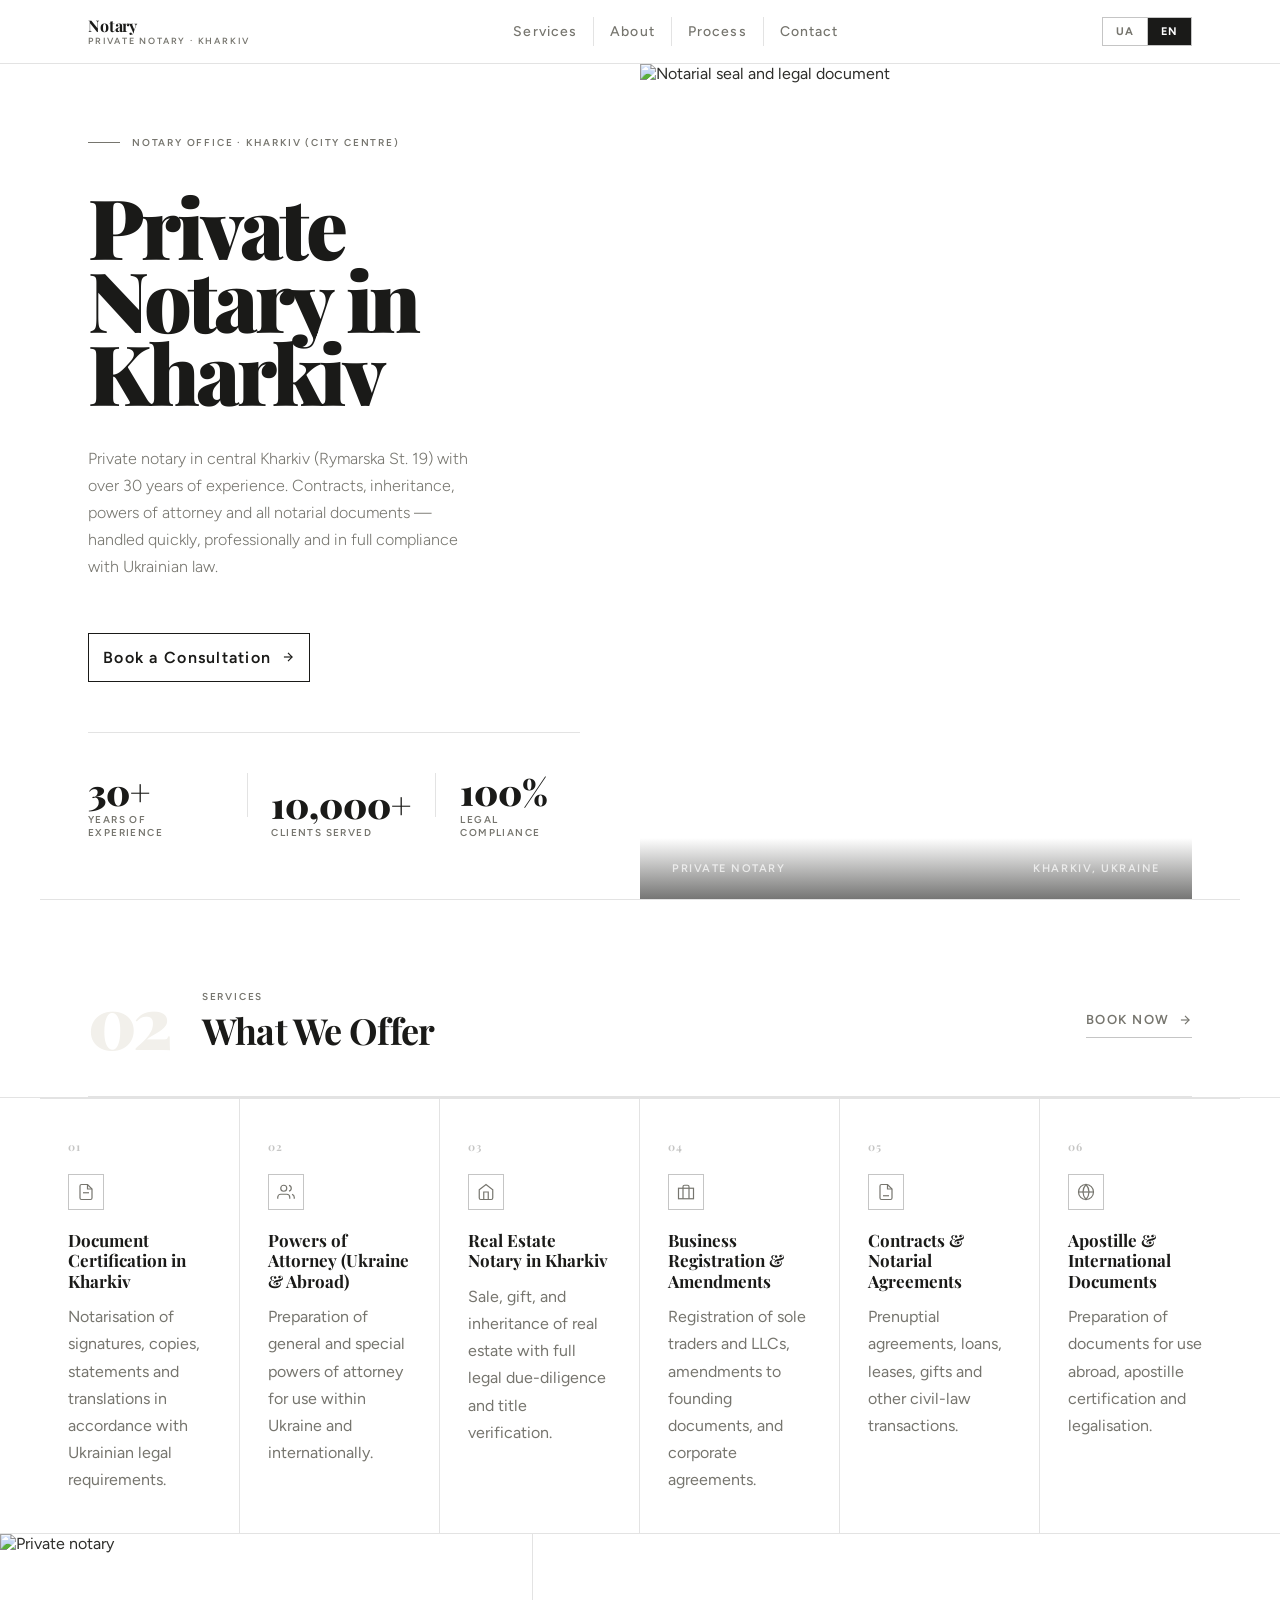
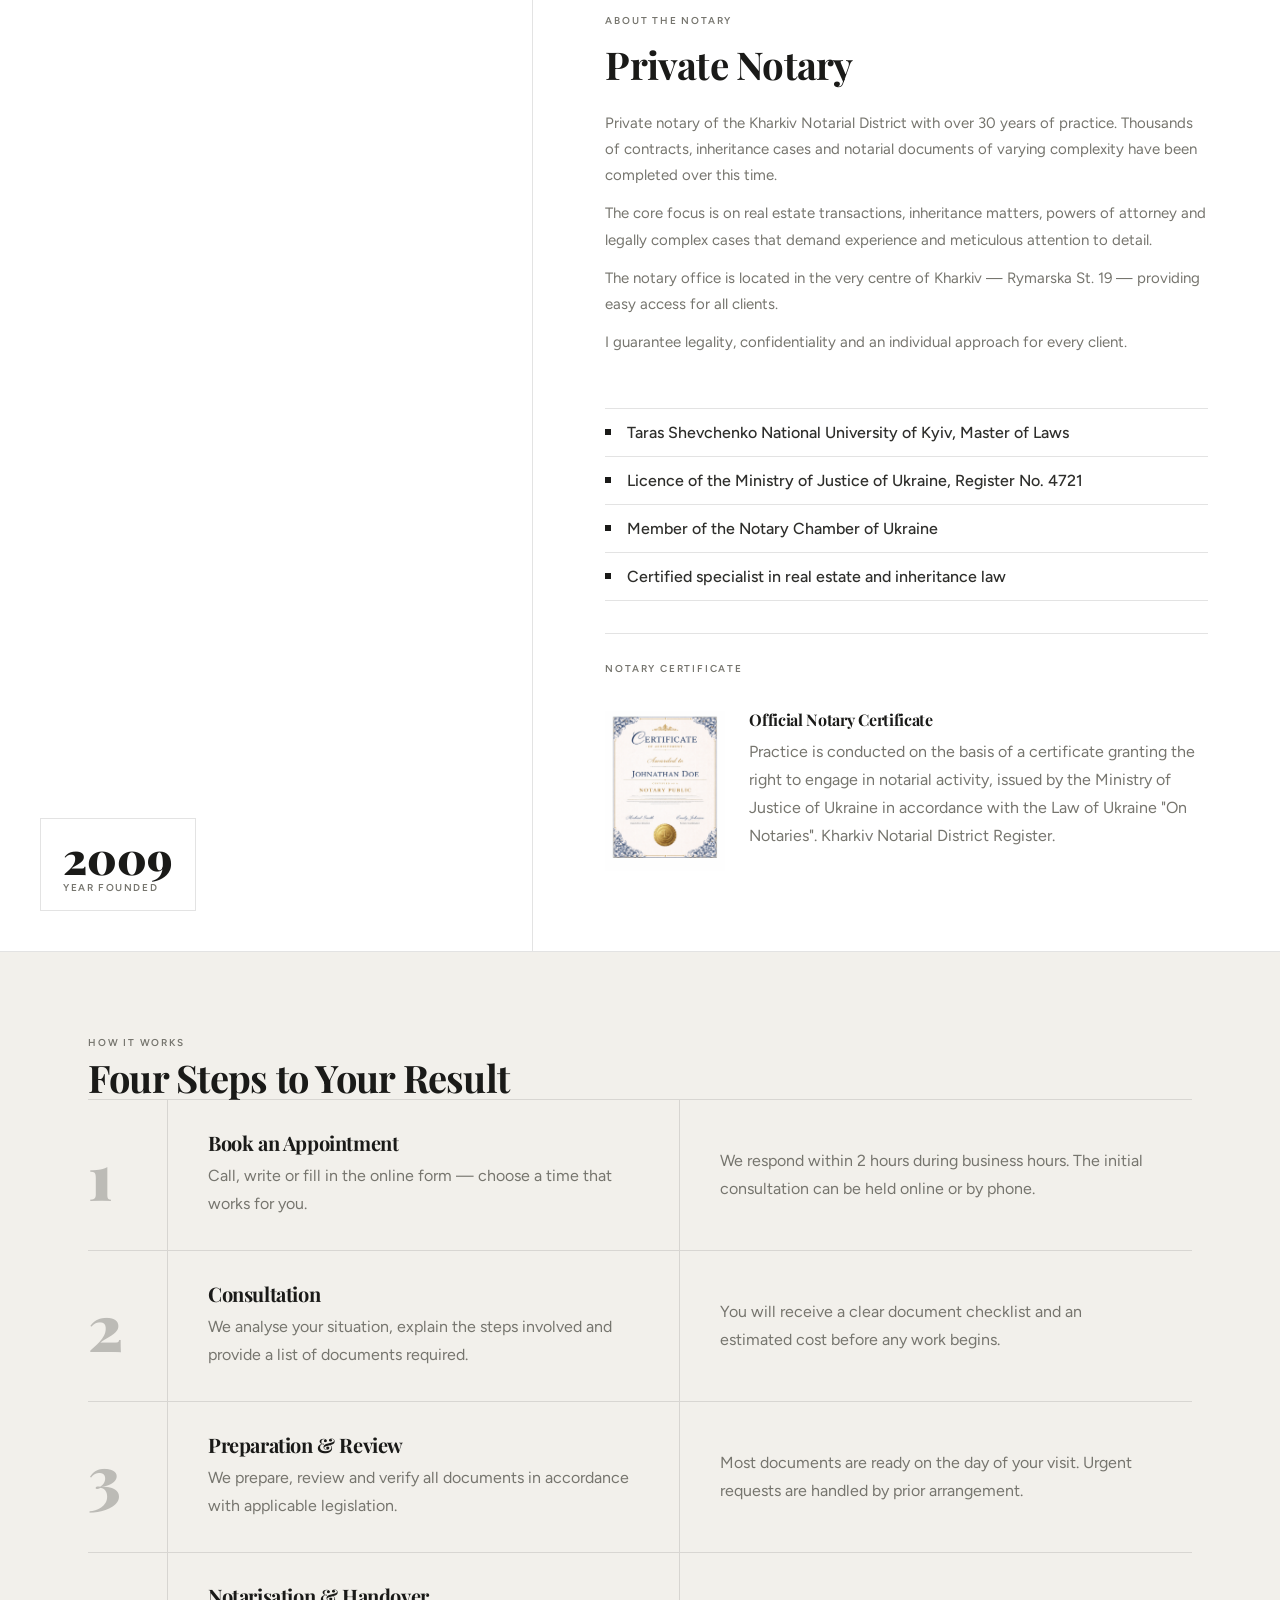
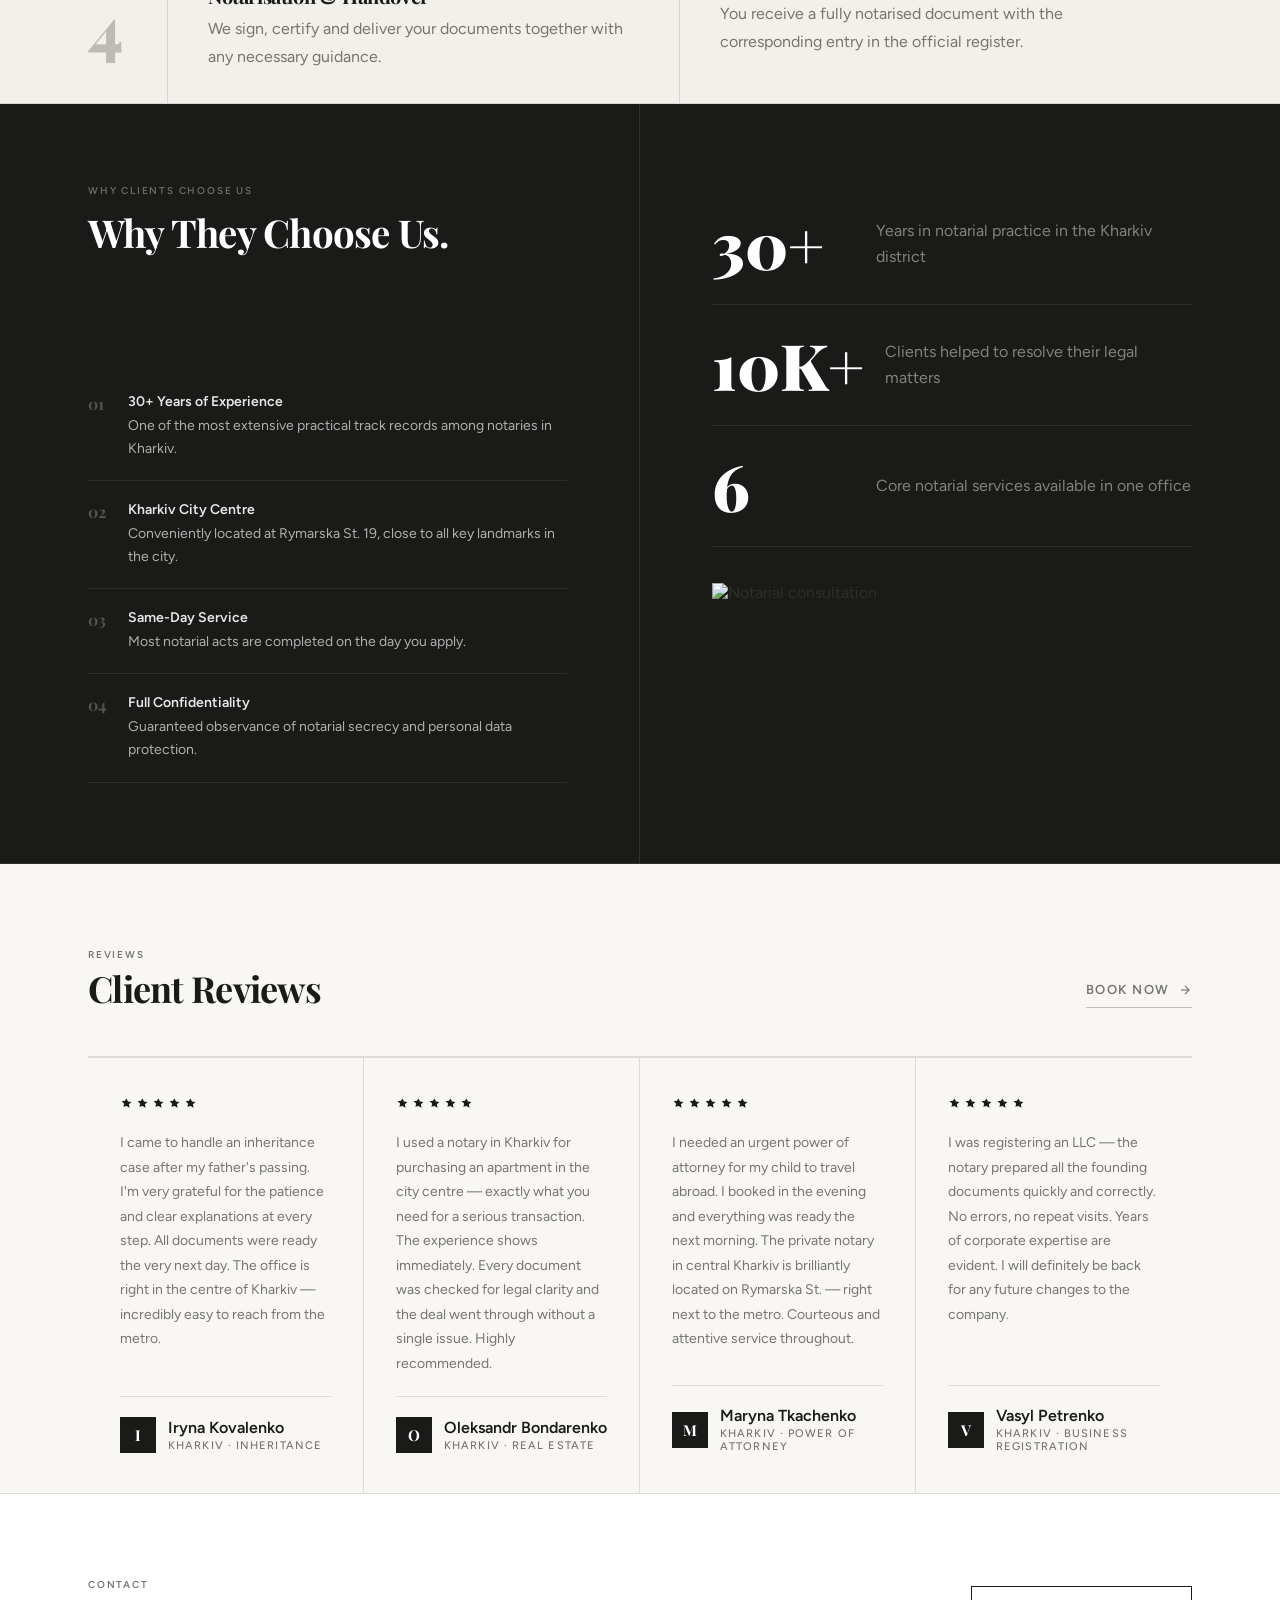
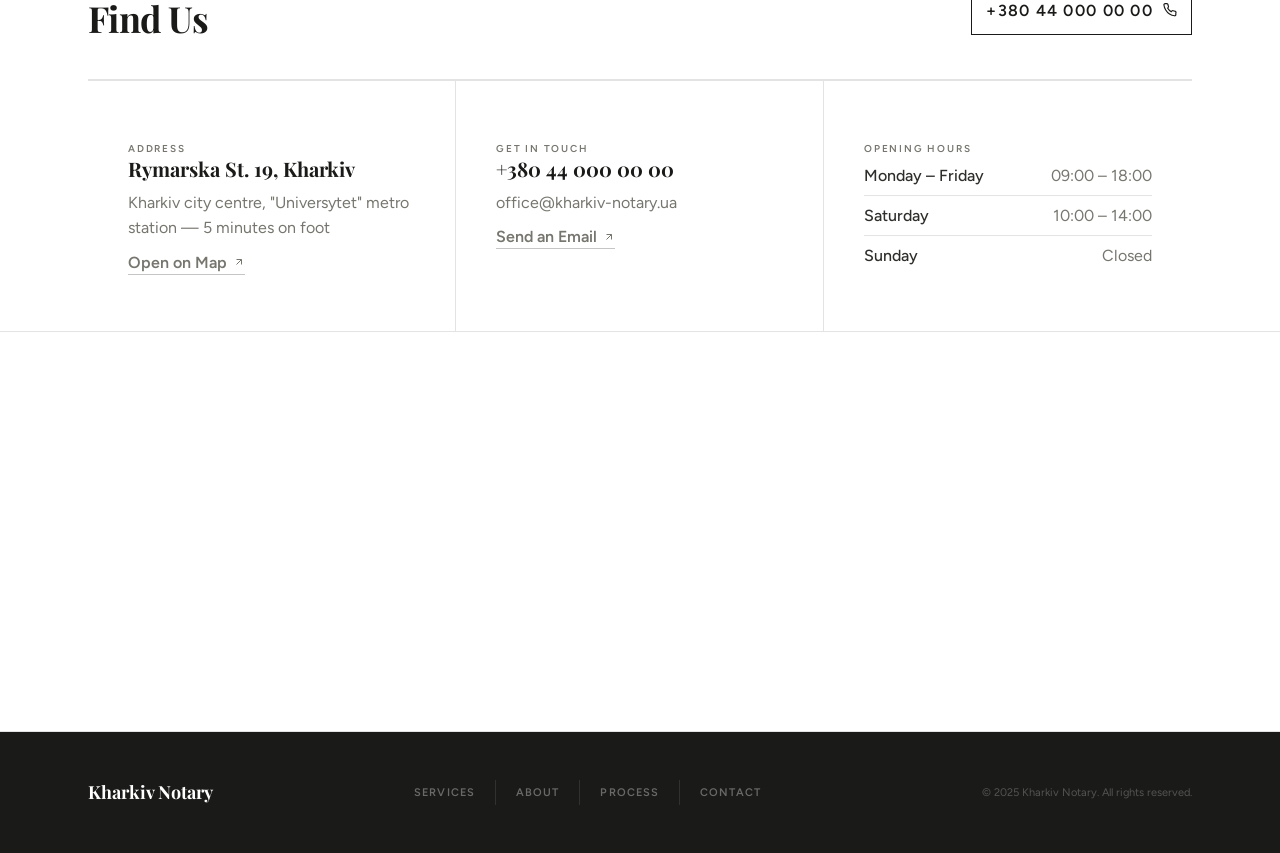
==== commit 2d08f3d0: "last commit before client review" ====
--- a/index-en.html
+++ b/index-en.html
@@ -65,7 +65,7 @@
             font-family: &quot;Playfair Display&quot;, serif;
             color: var(--ink);
           "
-          >Lysenko</span
+          >Notary Kharkiv</span
         >
         <button class="mob-close" id="mobClose" aria-label="Close menu">
           <svg
@@ -353,7 +353,7 @@
         <div class="about-img-col">
           <img
             src="https://images.unsplash.com/photo-1573497019940-1c28c88b4f3e?w=900&q=85"
-            alt="Private notary Lysenko"
+            alt="Private notary"
             loading="lazy"
           />
           <div class="about-sticker">
@@ -450,7 +450,7 @@
                 >
                   Official Notary Certificate
                 </h3>
-                <p class="t-body" style="font-size: 13px">
+                <p class="t-body" style="font-size: 16px">
                   Practice is conducted on the basis of a certificate granting
                   the right to engage in notarial activity, issued by the
                   Ministry of Justice of Ukraine in accordance with the Law of
@@ -475,7 +475,9 @@
               >
               <h2 class="t-heading">Four Steps to Your Result</h2>
             </div>
-            <a href="#contact" class="btn-ghost" data-sr="right">Get Started →</a>
+            <a href="#contact" class="btn-ghost" data-sr="right"
+              >Get Started →</a
+            >
           </div>
           <div class="process-steps">
             <div class="process-step" data-sr="up" data-delay="0">
@@ -484,7 +486,7 @@
                 <h3 class="t-heading" style="font-size: 20px">
                   Book an Appointment
                 </h3>
-                <p class="t-body" style="font-size: 13px">
+                <p class="t-body" style="font-size: 16px">
                   Call, write or fill in the online form — choose a time that
                   works for you.
                 </p>
@@ -500,7 +502,7 @@
               <div class="step-num">2</div>
               <div class="step-body">
                 <h3 class="t-heading" style="font-size: 20px">Consultation</h3>
-                <p class="t-body" style="font-size: 13px">
+                <p class="t-body" style="font-size: 16px">
                   We analyse your situation, explain the steps involved and
                   provide a list of documents required.
                 </p>
@@ -518,7 +520,7 @@
                 <h3 class="t-heading" style="font-size: 20px">
                   Preparation &amp; Review
                 </h3>
-                <p class="t-body" style="font-size: 13px">
+                <p class="t-body" style="font-size: 16px">
                   We prepare, review and verify all documents in accordance with
                   applicable legislation.
                 </p>
@@ -536,7 +538,7 @@
                 <h3 class="t-heading" style="font-size: 20px">
                   Notarisation &amp; Handover
                 </h3>
-                <p class="t-body" style="font-size: 13px">
+                <p class="t-body" style="font-size: 16px">
                   We sign, certify and deliver your documents together with any
                   necessary guidance.
                 </p>
@@ -876,7 +878,6 @@
 ===================================================== -->
       <section class="contact" id="contact">
         <div class="wrap">
-
           <!-- Head row: label + H2 + phone CTA -->
           <div class="contact-head">
             <div data-sr="up">
@@ -909,13 +910,13 @@
 
           <!-- Info grid: 3 columns -->
           <div class="contact-grid">
-
             <!-- Col 1 — Address -->
             <div class="contact-col" data-sr="up" data-delay="0">
               <span class="t-label">Address</span>
               <div class="contact-val">Rymarska St. 19, Kharkiv</div>
               <p class="contact-note">
-                Kharkiv city centre, "Universytet" metro station — 5 minutes on foot
+                Kharkiv city centre, "Universytet" metro station — 5 minutes on
+                foot
               </p>
               <a
                 href="https://maps.google.com/?q=Rymarska+St+19+Kharkiv"
@@ -940,8 +941,8 @@
             <div class="contact-col" data-sr="up" data-delay="80">
               <span class="t-label">Get in Touch</span>
               <div class="contact-val">+380 44 000 00 00</div>
-              <p class="contact-note">office@lysenko-notary.ua</p>
-              <a href="mailto:office@lysenko-notary.ua" class="contact-link">
+              <p class="contact-note">office@kharkiv-notary.ua</p>
+              <a href="mailto:office@kharkiv-notary.ua" class="contact-link">
                 Send an Email
                 <svg
                   viewBox="0 0 24 24"
@@ -972,10 +973,10 @@
                 </div>
               </div>
             </div>
-
-          </div><!-- /contact-grid -->
-
-        </div><!-- /wrap (info) -->
+          </div>
+          <!-- /contact-grid -->
+        </div>
+        <!-- /wrap (info) -->
 
         <!-- Full-width Google Map -->
         <div class="contact-map" data-sr="up" data-delay="80">
@@ -989,10 +990,9 @@
             referrerpolicy="no-referrer-when-downgrade"
             title="Notary Kharkiv — Rymarska St. 19"
           ></iframe>
-        </div><!-- /contact-map -->
-
+        </div>
+        <!-- /contact-map -->
       </section>
-
     </main>
 
     <!-- =====================================================
@@ -1000,7 +1000,7 @@
 ===================================================== -->
     <footer class="site-footer">
       <div class="wrap footer-inner">
-        <div class="footer-logo">Lysenko Notary</div>
+        <div class="footer-logo">Kharkiv Notary</div>
         <div class="footer-links">
           <a href="#services" class="footer-link">Services</a>
           <a href="#about" class="footer-link">About</a>
@@ -1008,7 +1008,7 @@
           <a href="#contact" class="footer-link">Contact</a>
         </div>
         <div class="footer-copy">
-          © 2025 Lysenko Notary. All rights reserved.
+          © 2025 Kharkiv Notary. All rights reserved.
         </div>
       </div>
     </footer>
--- a/assets/css/style.css
+++ b/assets/css/style.css
@@ -115,7 +115,7 @@
   align-items: center;
   gap: 10px;
   font-family: var(--font-b);
-  font-size: 13px;
+  font-size: 16px;
   font-weight: 600;
   letter-spacing: 0.08em;
   color: var(--ink);
@@ -161,7 +161,7 @@
   display: inline-flex;
   align-items: center;
   gap: 8px;
-  font-size: 12px;
+  font-size: 13px;
   font-weight: 600;
   letter-spacing: 0.12em;
   text-transform: uppercase;
@@ -254,7 +254,7 @@
   gap: 0;
 }
 .nav-item {
-  font-size: 12px;
+  font-size: 14px;
   font-weight: 500;
   letter-spacing: 0.08em;
   color: var(--stone);
@@ -634,7 +634,7 @@
   margin-bottom: 12px;
 }
 .svc-desc {
-  font-size: 13px;
+  font-size: 16px;
   font-weight: 400;
   line-height: 1.7;
   color: var(--stone);
@@ -727,7 +727,7 @@
   flex-shrink: 0;
 }
 .cred-text {
-  font-size: 13px;
+  font-size: 16px;
   font-weight: 500;
   color: var(--charcoal);
 }
@@ -861,7 +861,7 @@
   align-items: center;
 }
 .step-note-txt {
-  font-size: 13px;
+  font-size: 16px;
   font-weight: 400;
   line-height: 1.7;
   color: var(--stone);
@@ -912,7 +912,7 @@
 }
 .trust-reason-num {
   font-family: var(--font-d);
-  font-size: 13px;
+  font-size: 16px;
   font-weight: 700;
   color: rgba(255, 255, 255, 0.25);
   min-width: 24px;
@@ -956,7 +956,7 @@
   min-width: 140px;
 }
 .trust-stat-desc {
-  font-size: 13px;
+  font-size: 16px;
   line-height: 1.6;
   color: rgba(255, 255, 255, 0.45);
 }
@@ -1052,7 +1052,7 @@
   gap: 2px;
 }
 .review__author {
-  font-size: 13px;
+  font-size: 16px;
   font-weight: 600;
   color: var(--ink);
 }
@@ -1133,7 +1133,7 @@
   margin-bottom: 8px;
 }
 .contact-note {
-  font-size: 13px;
+  font-size: 16px;
   color: var(--stone);
   line-height: 1.6;
 }
@@ -1141,7 +1141,7 @@
   display: inline-flex;
   align-items: center;
   gap: 6px;
-  font-size: 13px;
+  font-size: 16px;
   font-weight: 600;
   color: var(--stone);
   padding-bottom: 2px;
@@ -1168,7 +1168,7 @@
 .hours-row {
   display: flex;
   justify-content: space-between;
-  font-size: 13px;
+  font-size: 16px;
   padding: 10px 0;
   border-bottom: 1px solid var(--rule);
   color: var(--stone);
@@ -1180,7 +1180,6 @@
   font-weight: 500;
   color: var(--charcoal);
 }
-
 
 /* =====================================================
    CONTACT — Google Map embed
@@ -1419,5 +1418,4 @@
   .footer-links {
     flex-wrap: wrap;
   }
-
-}
+}
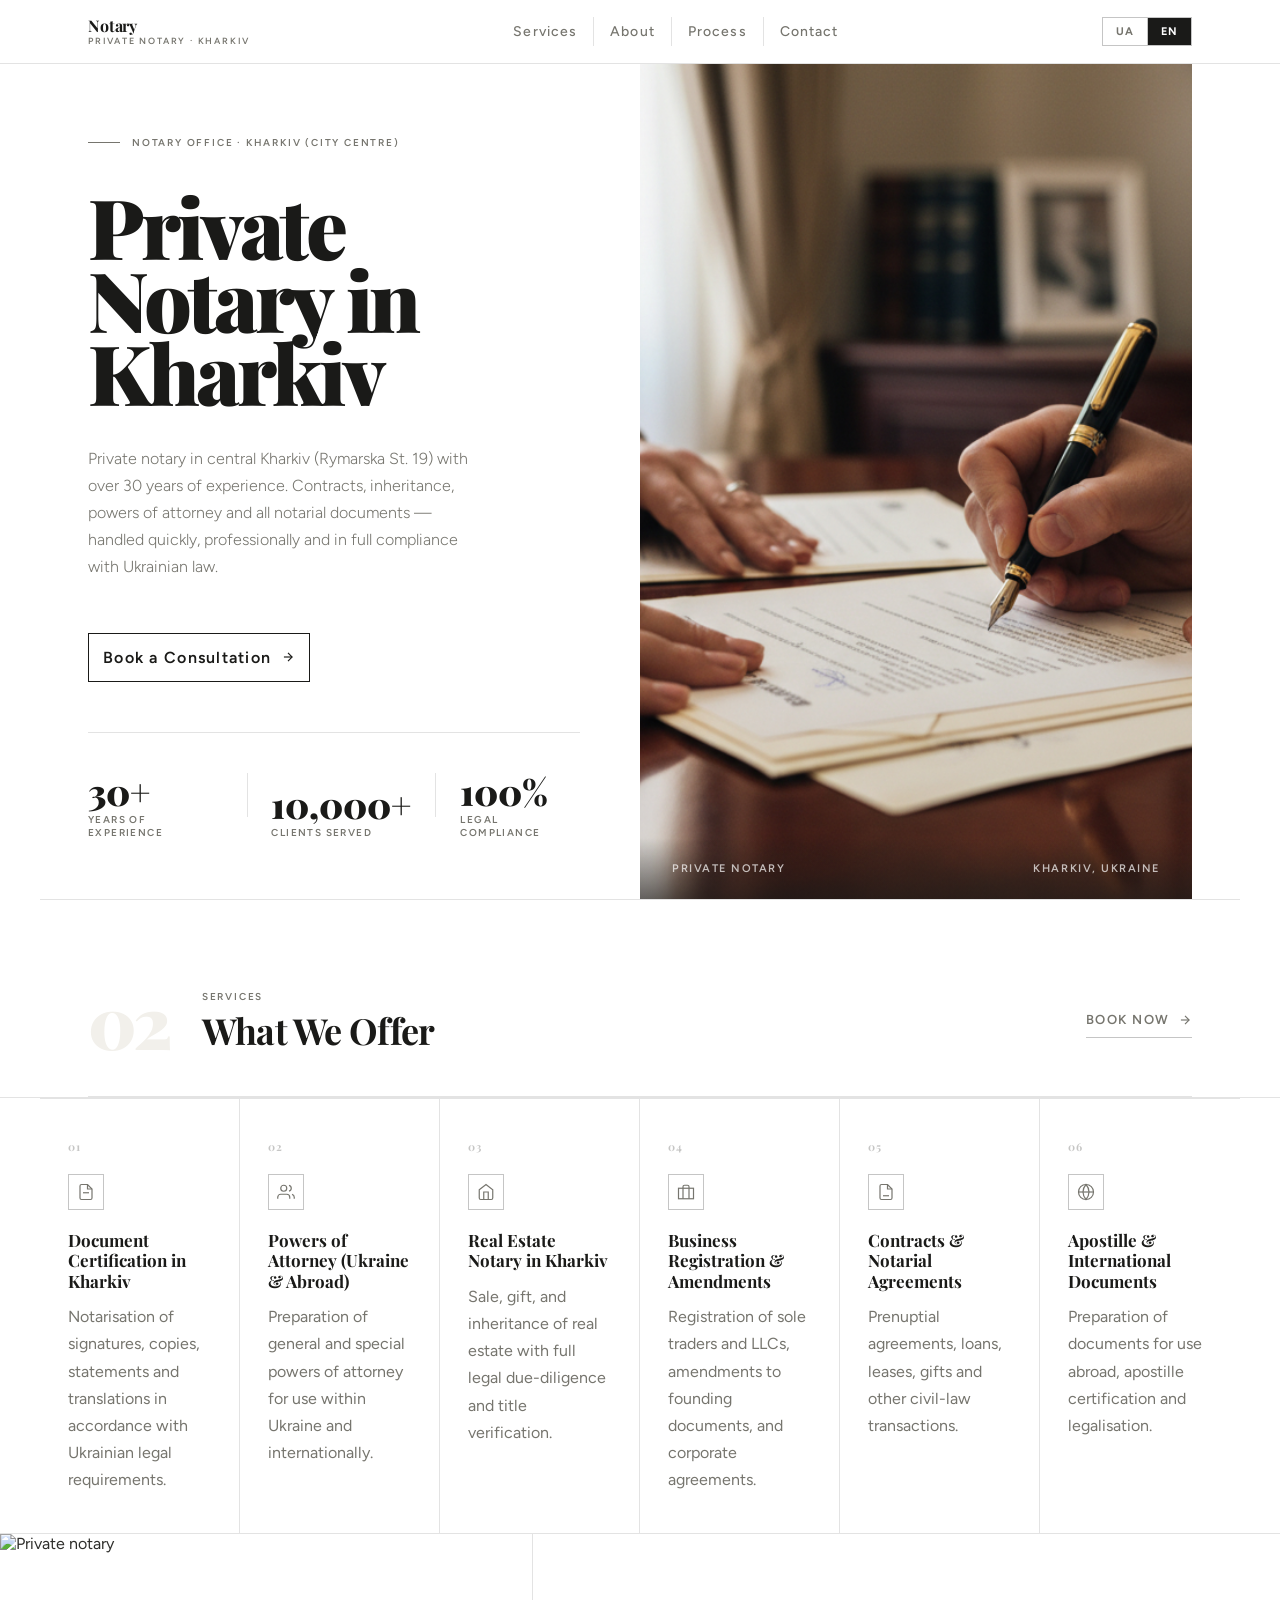
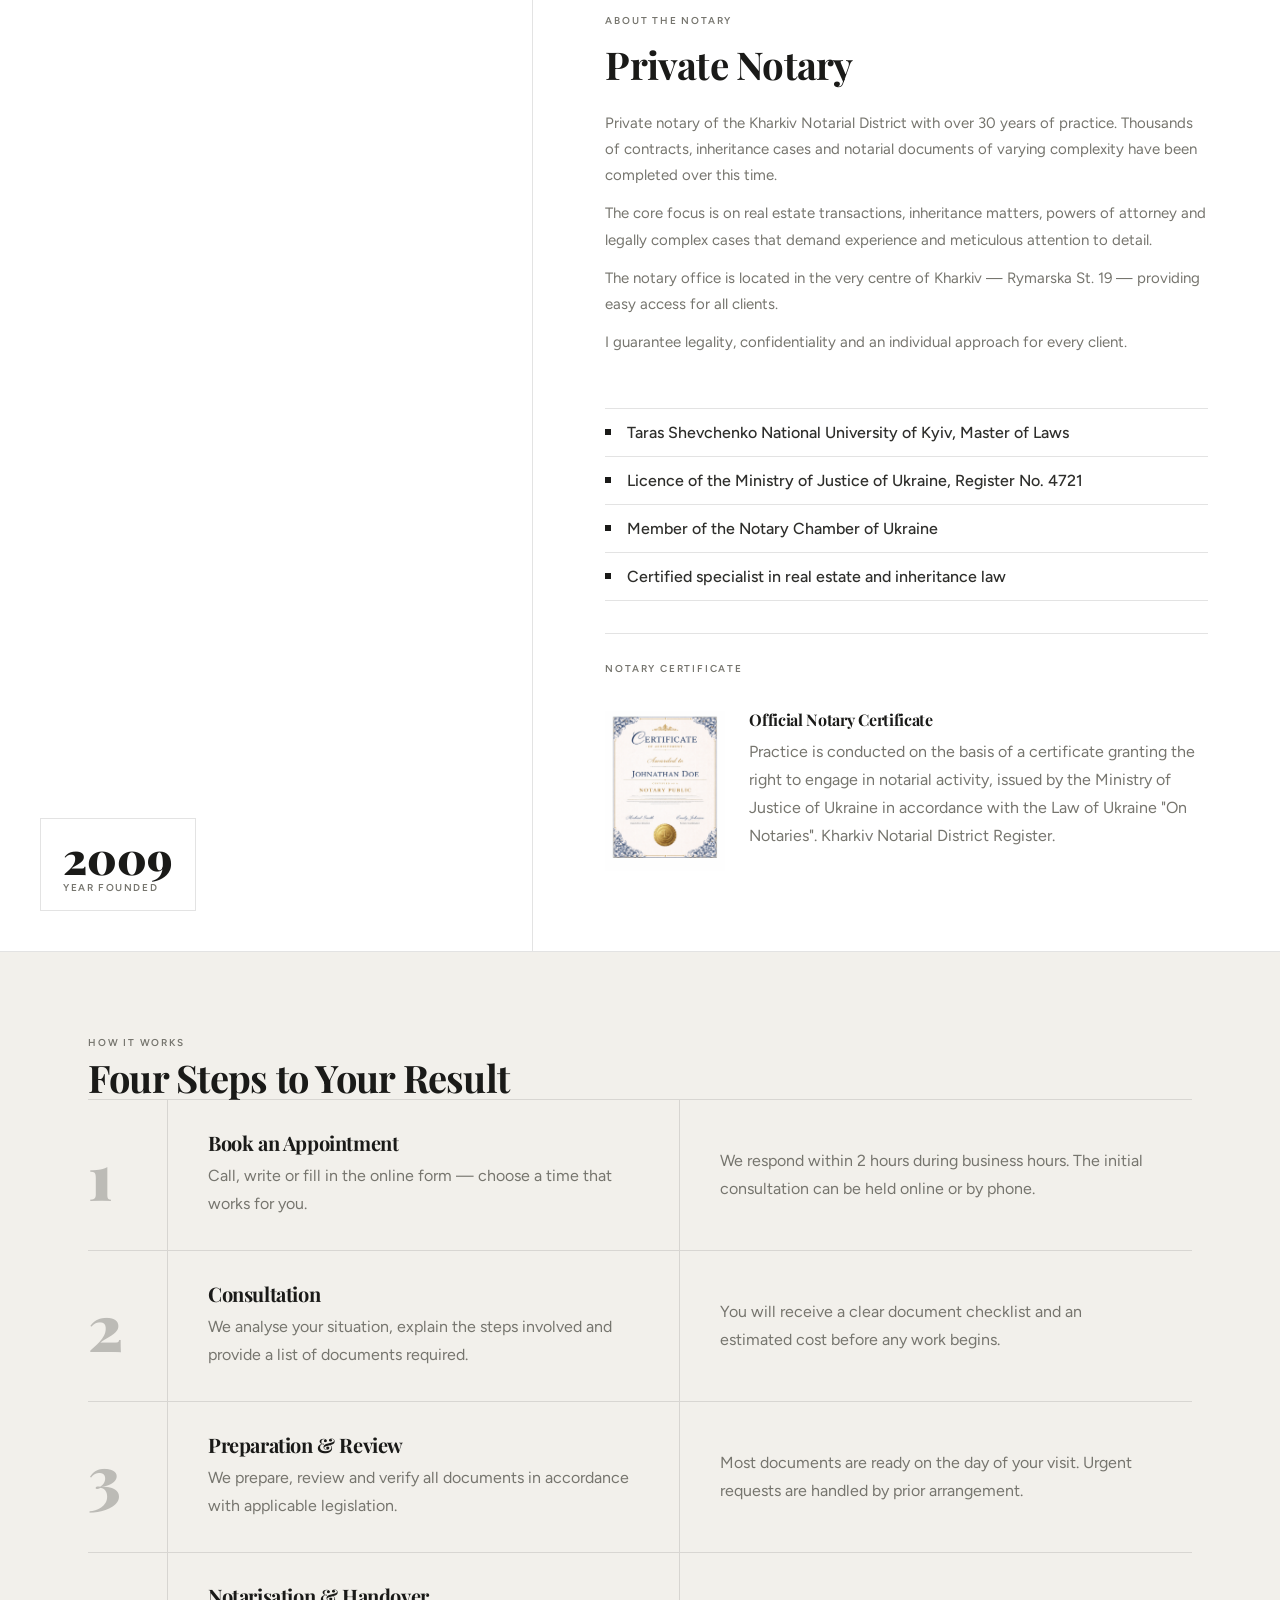
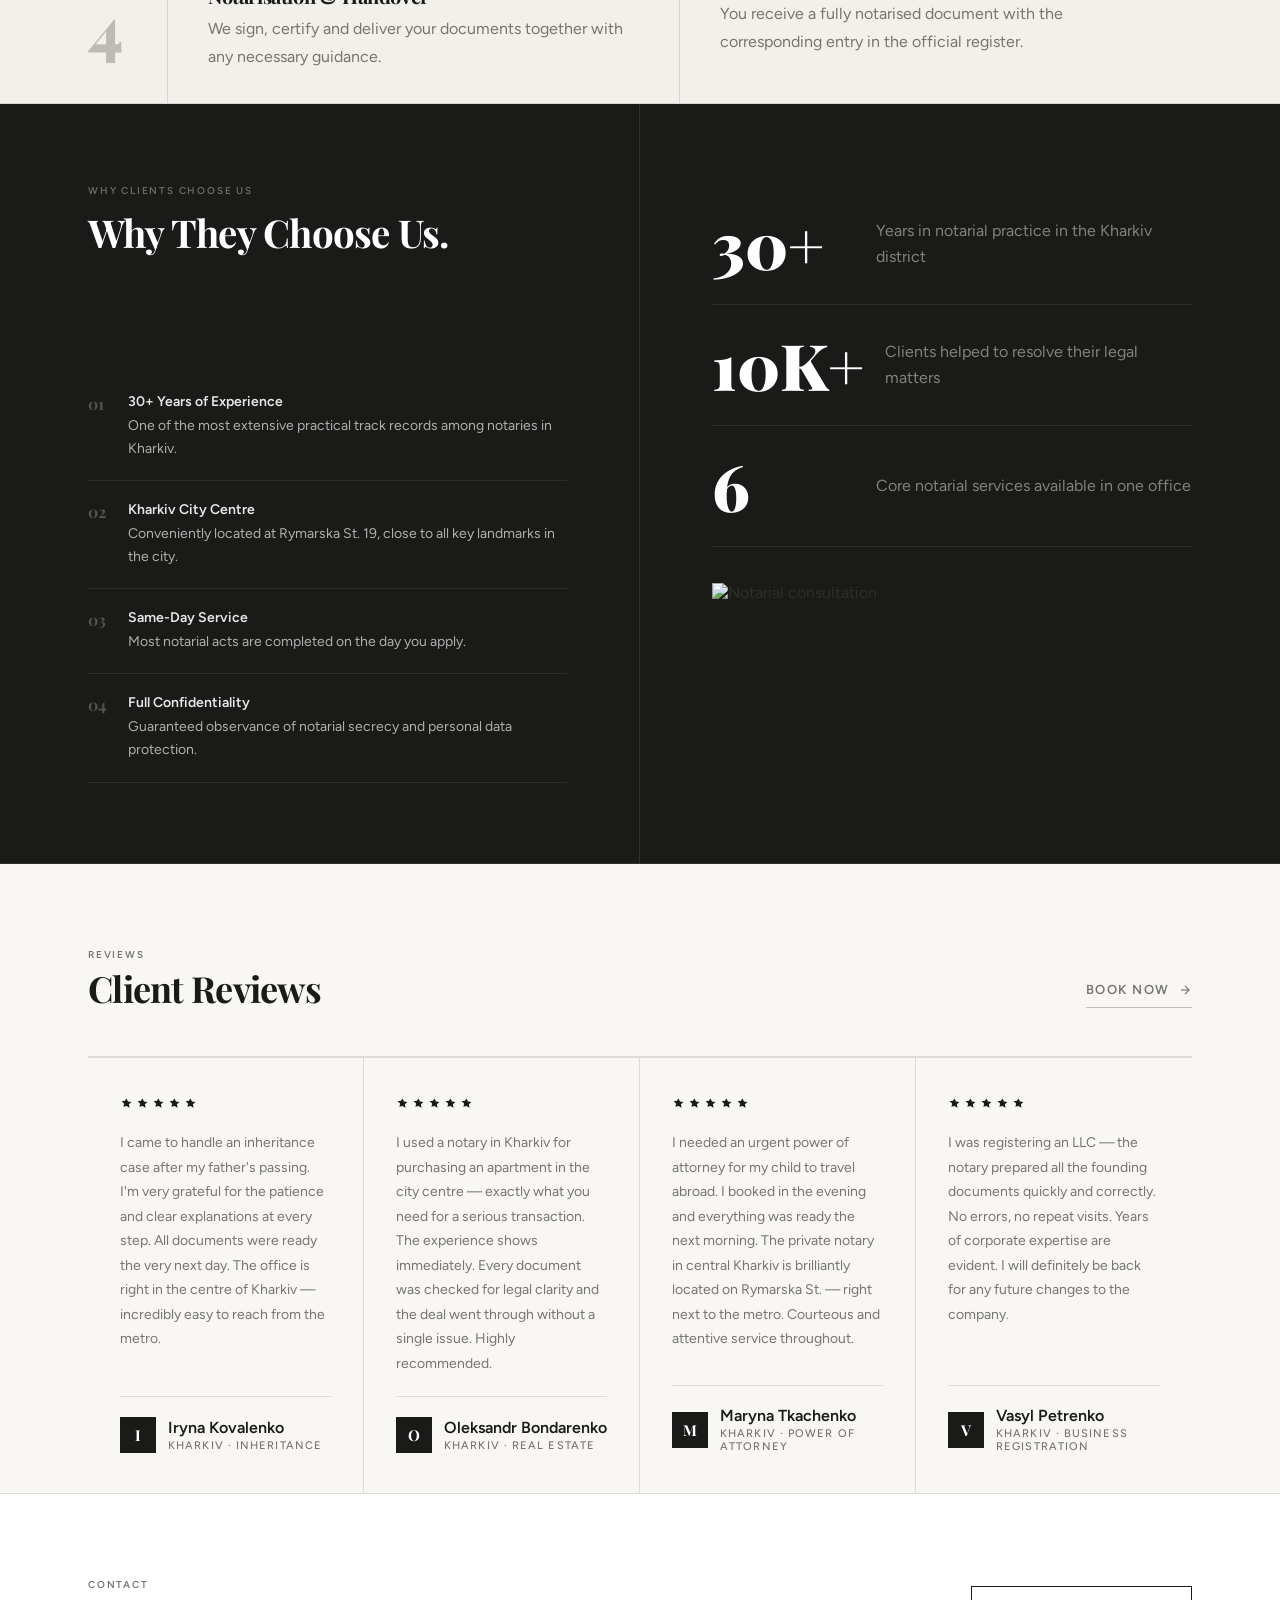
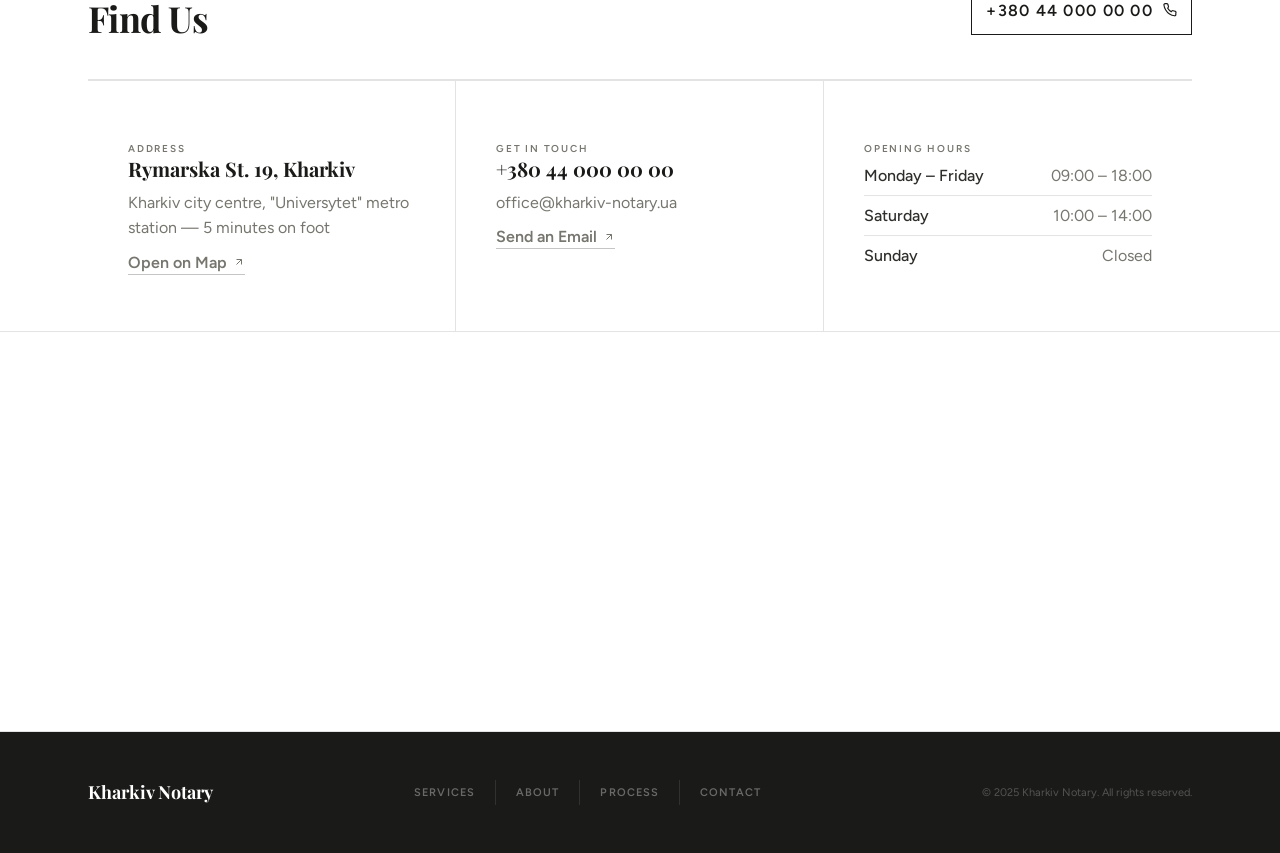
==== commit 73eb34a8: "hero image was changed" ====
--- a/index-en.html
+++ b/index-en.html
@@ -9,6 +9,21 @@
     <meta
       name="description"
       content="Private notary in central Kharkiv (Rymarska St. 19). 30+ years of experience. Real estate, powers of attorney, inheritance, contracts. Fast and fully compliant."
+    />
+
+    <!-- favicon -->
+    <link rel="icon" href="assets/images/favicon.ico" sizes="any" />
+    <link
+      rel="icon"
+      type="image/png"
+      sizes="32x32"
+      href="assets/images/favicon-32x32.png"
+    />
+    <link
+      rel="icon"
+      type="image/png"
+      sizes="16x16"
+      href="assets/images/favicon-16x16.png"
     />
     <link rel="alternate" hreflang="uk" href="index.html" />
     <link rel="alternate" hreflang="en" href="index-en.html" />
@@ -152,8 +167,8 @@
           <div class="hero-right">
             <img
               class="hero-img"
-              src="https://images.unsplash.com/photo-1505664194779-8beaceb93744?w=900&auto=format&fit=crop&q=60&ixlib=rb-4.1.0&ixid=M3wxMjA3fDB8MHxzZWFyY2h8OHx8bGF3eWVyfGVufDB8fDB8fHww"
-              alt="Notarial seal and legal document"
+              src="assets/images/private-notary-kharkiv-signing-documents.jpg"
+              alt="Private notary in Kharkiv city center signing official legal documents"
               loading="eager"
             />
             <div class="hero-img-caption">
@@ -421,7 +436,7 @@
             <div class="about__certificate-body">
               <div class="about__certificate-img-wrap">
                 <img
-                  src="assets/img/certificate-notary.png"
+                  src="assets/images/certificate-notary.png"
                   alt="Notary certificate Kharkiv Rymarska St. 19"
                   loading="lazy"
                   onerror="
